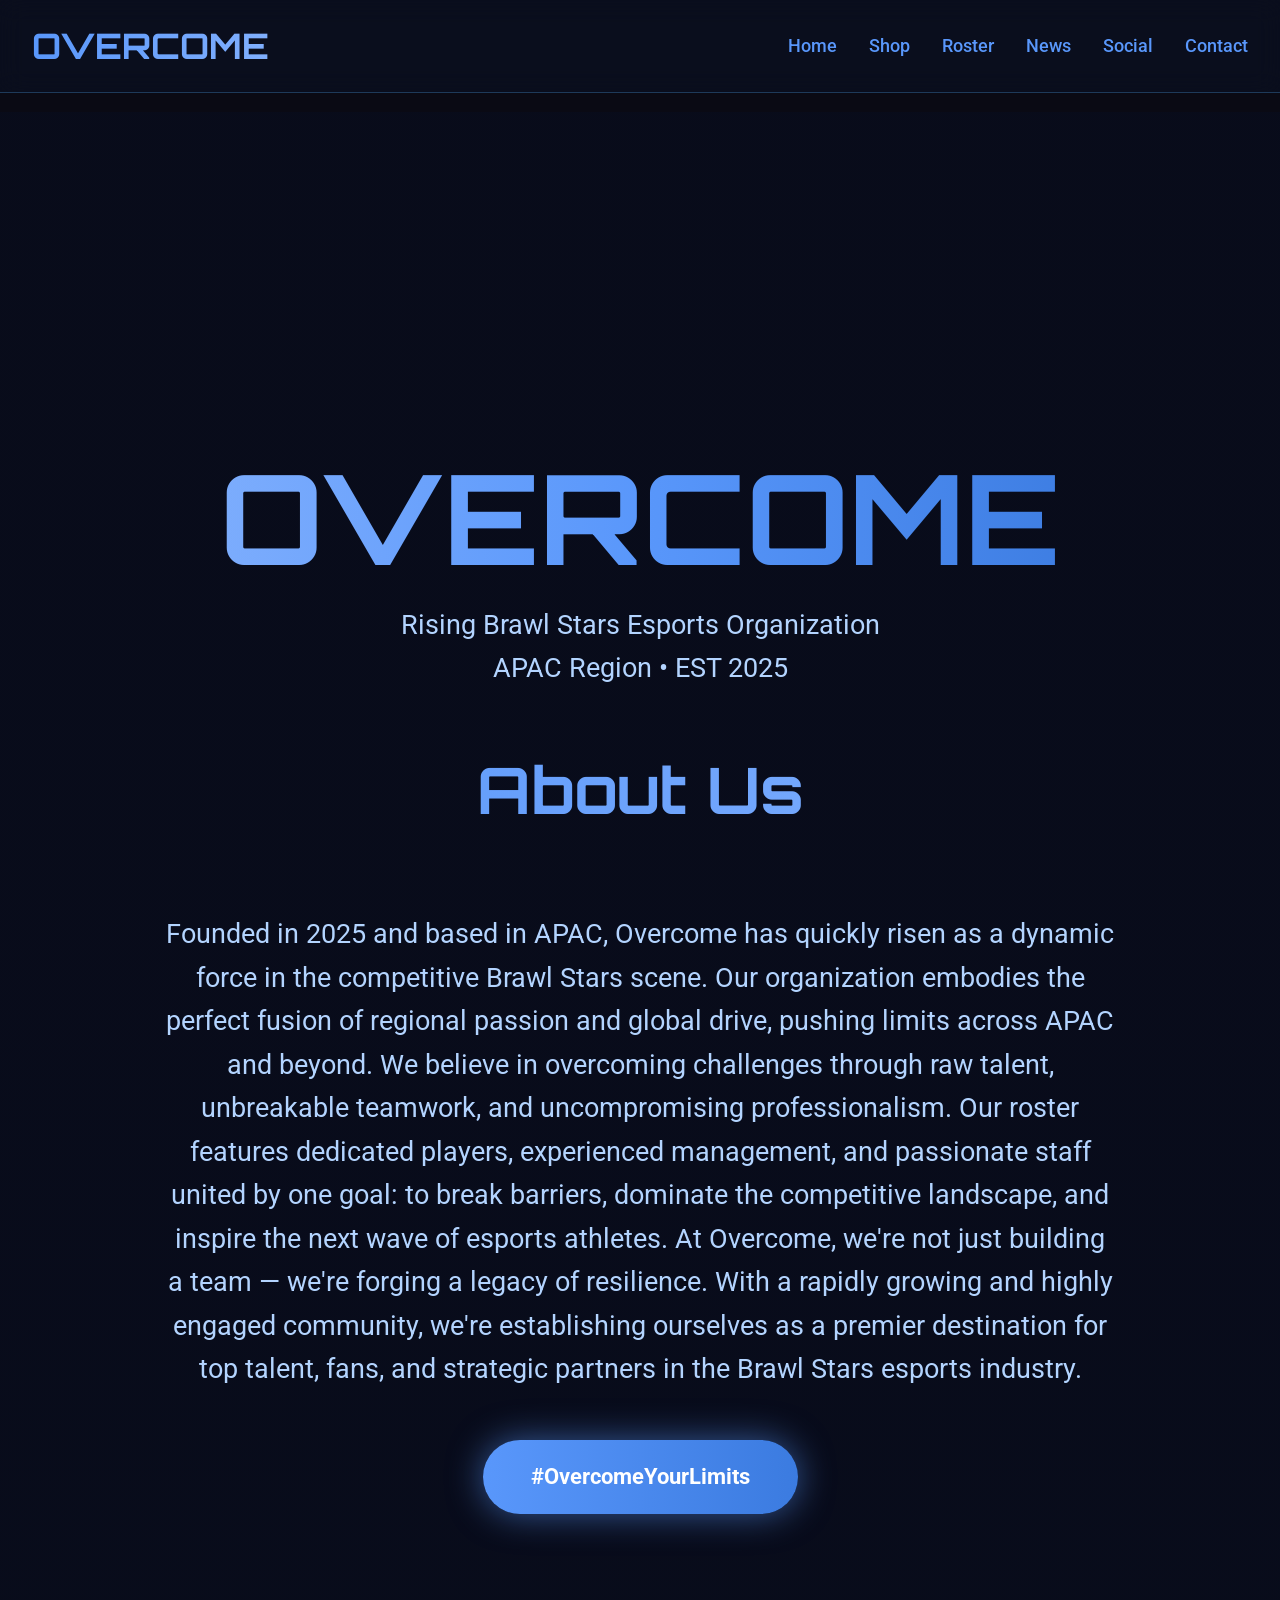
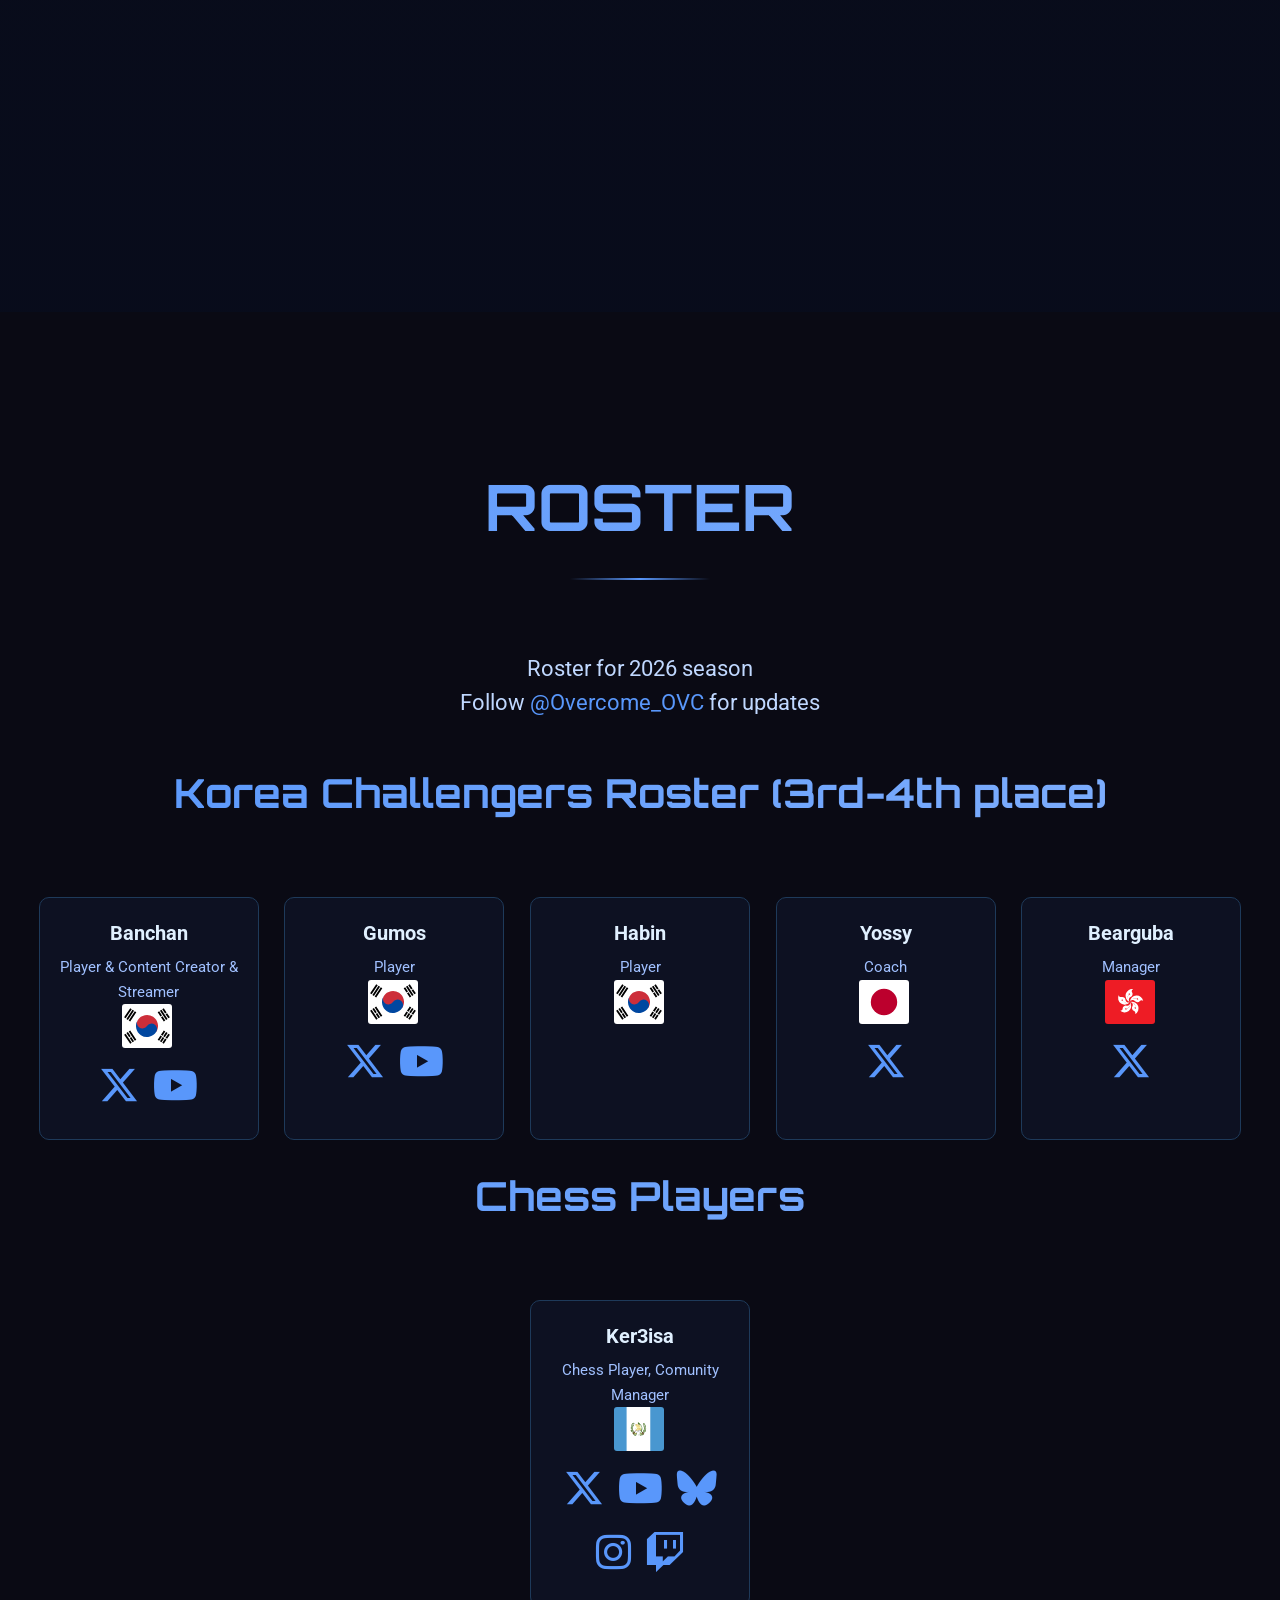
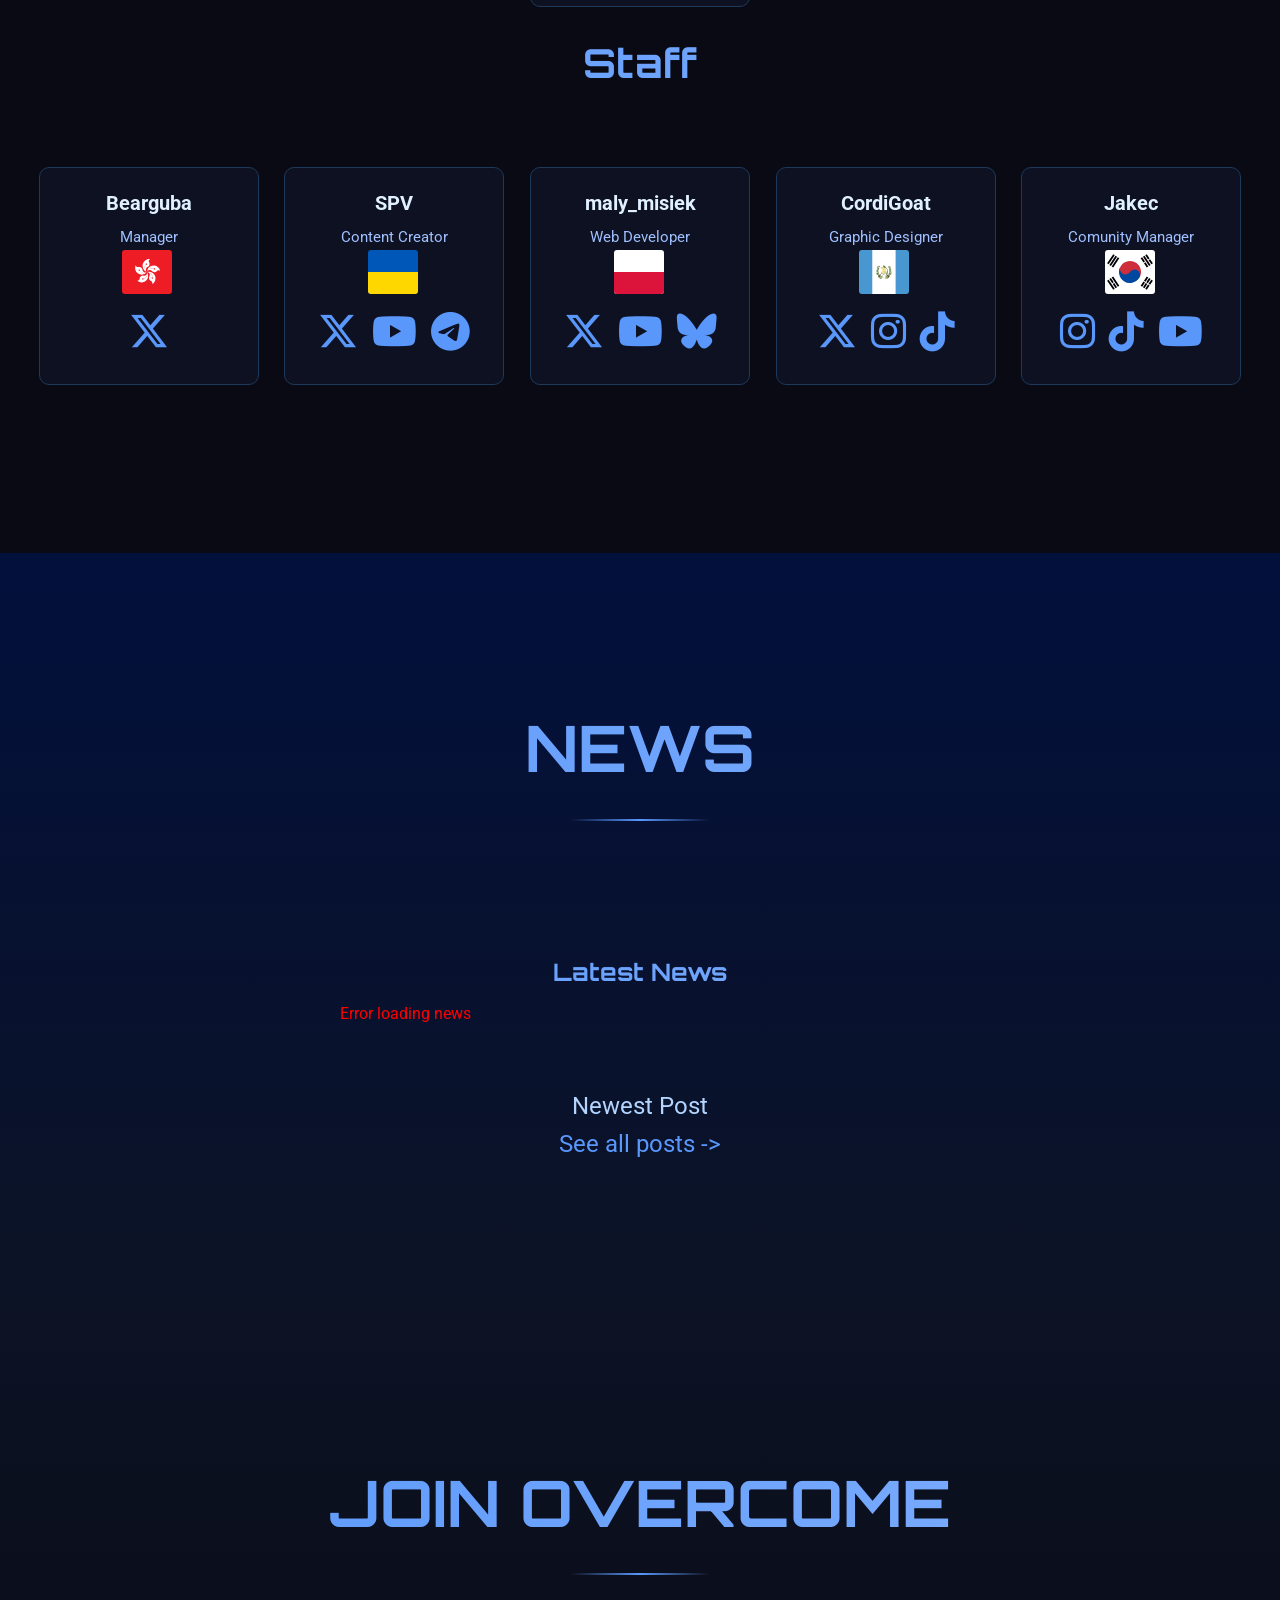
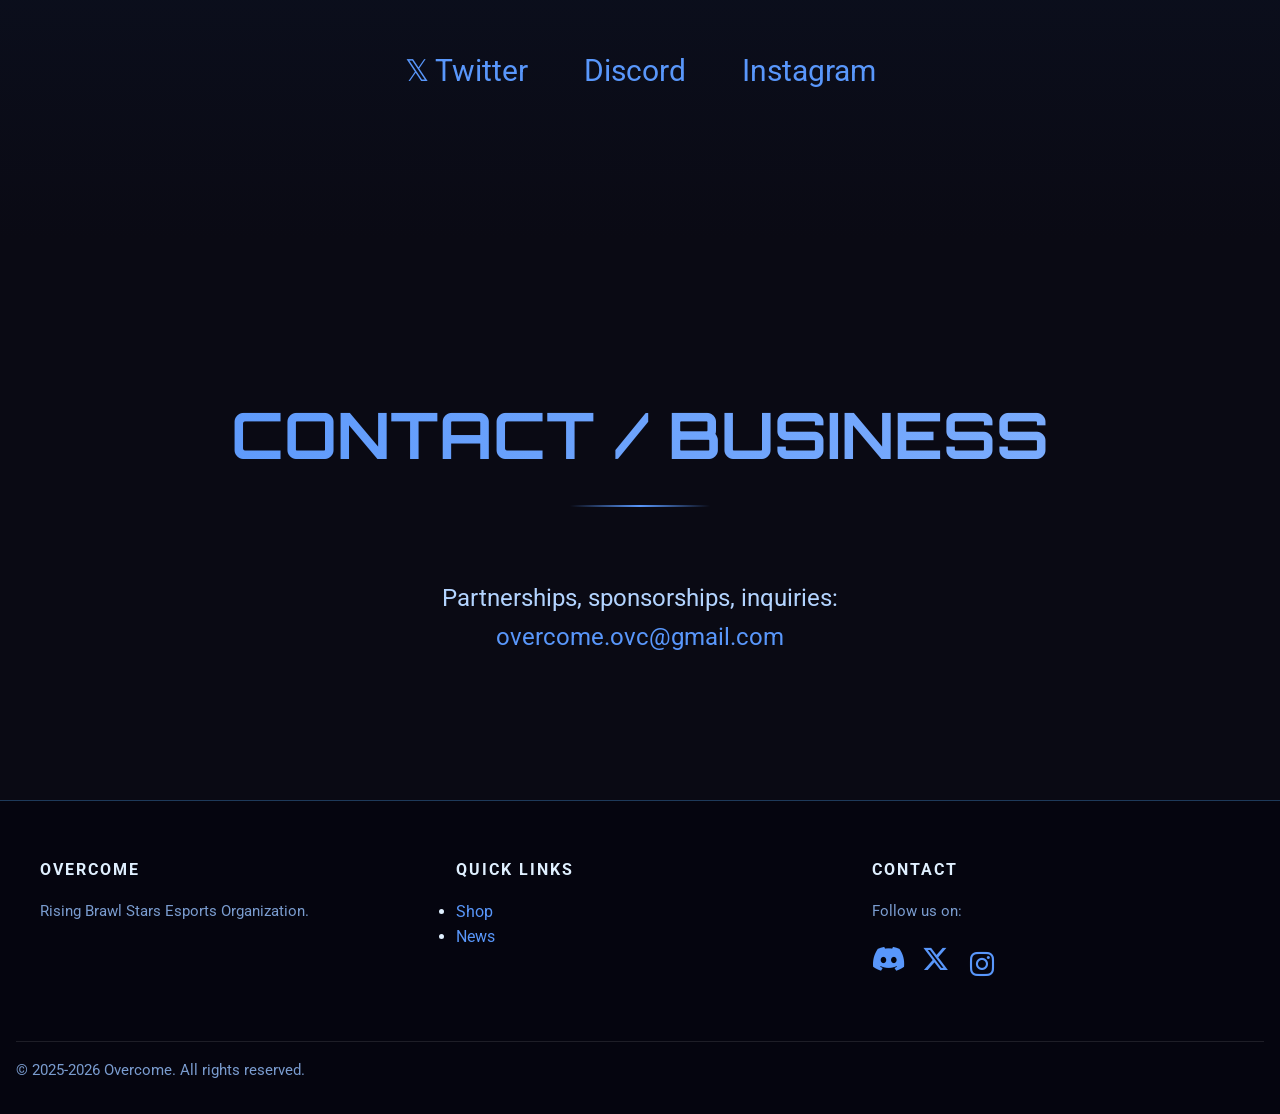
==== index.html @ 7b964841 "Update index.html" ====
<!DOCTYPE html>
<html lang="en">
<head>
  <meta charset="UTF-8" />
  <link rel="icon" href="assets/images/ovc.png" type="image/png">
  <meta name="viewport" content="width=device-width, initial-scale=1.0"/>
  <title>Overcome | Rising Brawl Stars Esports APAC</title>
  <link rel="preconnect" href="https://fonts.googleapis.com">
  <link rel="preconnect" href="https://fonts.gstatic.com" crossorigin>
  <link href="https://fonts.googleapis.com/css2?family=Orbitron:wght@500;700&family=Roboto:wght@400;700&display=swap" rel="stylesheet">
  <link rel="stylesheet" href="https://cdnjs.cloudflare.com/ajax/libs/font-awesome/6.5.2/css/all.min.css">
  <link rel="stylesheet" href="style/style.css"/>
  <style>
    .latest-news {
  padding: 60px 6%;
}

#latest-post {
  max-width: 600px;
  margin: auto;
}

.latest-card {
  background: linear-gradient(
    145deg,
    rgba(20,30,60,0.6),
    rgba(10,15,30,0.7)
  );
  border: 1px solid rgba(89,151,251,0.2);
  border-radius: 18px;
  overflow: hidden;
  transition: .3s;
}

.latest-card:hover {
  transform: translateY(-6px);
  box-shadow: 0 15px 40px rgba(0,0,0,.4);
}

.latest-card img {
  width: 100%;
  height: 260px;
  object-fit: cover;
}

.latest-content {
  padding: 20px;
}

.latest-content h3 {
  margin-bottom: 10px;
}

.latest-content small {
  opacity: .6;
}

.youtube-container {
  max-width: 1000px;
  margin: 40px auto;
  padding: 20px;
}

.youtube-container iframe {
  width: 100%;
  height: 550px;
  border-radius: 12px;
  display: block;
  box-shadow: 0 0 20px rgba(89, 151, 251, 0.4), 0 8px 32px rgba(89, 151, 251, 0.2);
  border: 1px solid rgba(89, 151, 251, 0.3);
}


@media (max-width: 768px) {
  .youtube-container iframe {
    height: 300px;
  }
}

.countdown-wrap {
  grid-column: 1 / -1;
  width: 100%;
  text-align: center;
  margin: 0 0 1rem;
}

.countdown-title {
  margin: 0 0 .5rem;
  text-align: center;
  color: #ffd94d;
}

#countdown {
  display: block;
  width: 100%;
  margin: 0 auto;
  text-align: center;
  font-size: clamp(1.2rem, 3vw, 2rem);
  font-weight: 700;
  letter-spacing: .04em;
  color: #f2f7ff;
}

  </style>
</head>
<body>
   <div class="nav-overlay"></div> 
  <header>
    <nav>
  <div class="logo">OVERCOME</div>

  <div class="nav-links">
    <a href="#home">Home</a>
    <a href="https://evo9x.gg/collections/overcome">Shop</a>
    <a href="#roster">Roster</a>
    <a href="#news">News</a>
    <a href="#social">Social</a>
    <a href="#contact">Contact</a>
  </div>

  <div class="nav-toggle">
    <i class="fas fa-bars"></i>
  </div>
</nav>

  </header>
  <div class="nav-panel">
  <div class="nav-close"><i class="fas fa-times"></i></div>

  <a href="#home">Home</a>
  <a href="https://evo9x.gg/collections/overcome">Shop</a>
  <a href="#roster">Roster</a>
  <a href="#news">News</a>
  <a href="#social">Social</a>
  <a href="#contact">Contact</a>
</div>
<main>

  <section class="hero" id="home" style="margin-top: 7rem;" >
    <div class="hero-content">
      <h1>OVERCOME</h1>
      <p>Rising Brawl Stars Esports Organization<br>APAC Region • EST 2025</p>
      <h2 class="no-after">About Us</h2>
      <p>Founded in 2025 and based in APAC, Overcome has quickly risen as a dynamic force in the competitive Brawl Stars scene. Our organization embodies the perfect fusion of regional passion and global drive, pushing limits across APAC and beyond. We believe in overcoming challenges through raw talent, unbreakable teamwork, and uncompromising professionalism. Our roster features dedicated players, experienced management, and passionate staff united by one goal: to break barriers, dominate the competitive landscape, and inspire the next wave of esports athletes. At Overcome, we're not just building a team — we're forging a legacy of resilience. With a rapidly growing and highly engaged community, we're establishing ourselves as a premier destination for top talent, fans, and strategic partners in the Brawl Stars esports industry.</p>
      <a href="https://x.com/Overcome_OVC" target="_blank" class="btn">#OvercomeYourLimits</a>
    </div>
  </section>

 <!--<section id="streams">
  <h2>STREAMS</h2>
  <h3 class="h2-style">We are qualified for day 2!</h3>
  <h3 style="text-align:center;" class="h2-style">The Korea Challengers Finals starts in:</h2>
      <div id="countdown" style="font-size: 2em; text-align: center; font-weight: bold;"></div>
      <script>
        function updateCountdown() {
          const eventDate = new Date('2026-07-26T07:00:00+02:00');
          const now = new Date();
          const diff = eventDate - now;
      
          if (diff <= 0) {
            document.getElementById('countdown').innerText = 'The Korea Challengers Finals has started!';
            return;
          }
      
           const days = Math.floor(diff / (1000 * 60 * 60 * 24));
           const hours = Math.floor((diff / (1000 * 60 * 60)) % 24);
           const minutes = Math.floor((diff / 1000 / 60) % 60);
          const seconds = Math.floor((diff / 1000) % 60);
      
          
          document.getElementById('countdown').innerText =
            `${days}d ${hours}h ${minutes}m ${seconds}s`;
        }
      
        updateCountdown();
        setInterval(updateCountdown, 1000);
      </script>
  <div class="youtube-container">
    <iframe width="560" height="315" src="https://www.youtube-nocookie.com/embed/tU-PjlZ7Tl0?si=ihv6BkoMiJSTKJ19" title="YouTube video player" frameborder="0" allow="accelerometer; autoplay; clipboard-write; encrypted-media; gyroscope; picture-in-picture; web-share" referrerpolicy="strict-origin-when-cross-origin" allowfullscreen></iframe>
  </section>-->

<section id="roster">
  <h2>ROSTER</h2>

  <p style="text-align:center; font-size: clamp(1.1rem, 3.2vw, 1.35rem); max-width: 760px; margin: 0 auto 2.5rem; color: #c0d8ff;">
    Roster for 2026 season<br>
    Follow <a href="https://x.com/Overcome_OVC">@Overcome_OVC</a> for updates
  </p>
  <h3 class="h2-style">Korea Challengers Roster (3rd-4th place)</h3>
  <div class="placeholder-grid">
<div class="player-card">
      <h3>Banchan</h3>
      <p>Player & Content Creator & Streamer</p>
      <img src="assets/flags/kr.svg" class="flag">
      <p>
        <a href="https://x.com/OpnbMitbanchan" target="_blank" class="social-icon"><i class="fab fa-x-twitter"></i></a>
        <a href="https://www.youtube.com/@Mitbanchan" target="_blank" class="social-icon"><i class="fab fa-youtube"></i></a>
      </p>
    </div>

    <div class="player-card">
      <h3>Gumos</h3>
      <p>Player</p>
      <img src="assets/flags/kr.svg" class="flag">
      <p>
        <a href="https://x.com/GumosYT" target="_blank" class="social-icon"><i class="fab fa-x-twitter"></i></a>
        <a href="https://www.youtube.com/@TAGUMY" target="_blank" class="social-icon"><i class="fab fa-youtube"></i></a>
      </p>
    </div>

    <div class="player-card">
      <h3>Habin</h3>
      <p>Player</p>
      <img src="assets/flags/kr.svg" class="flag">
      <p>
      
      </p>
    </div>

    <div class="player-card">
      <h3>Yossy</h3>
      <p>Coach</p>
      <img src="assets/flags/jp.svg" class="flag">
      <p>
        <a href="https://x.com/yossy_bs77" target="_blank" class="social-icon"><i class="fab fa-x-twitter"></i></a>
      </p>

    </div> 

<div class="player-card">
      <h3>Bearguba</h3>
      <p>Manager</p>
      <img src="assets/flags/hk.svg" class="flag">
      <p>
        <a href="https://x.com/beargubagg" target="_blank" class="social-icon"><i class="fab fa-x-twitter"></i></a>
      </p>
    </div>
  </div>
  <!--<h3 class="h2-style">EMEA Roster (Brawl Stars Amateur League)</h3>

  <div class="placeholder-grid">


    <div class="player-card">
      <h3>Dusan</h3>
      <p>EMEA Player</p>
      <img src="assets/flags/rs.svg" class="flag">
      <p>
        <a href="https://x.com/Dusan126352" target="_blank" class="social-icon"><i class="fab fa-x-twitter"></i></a>
      </p>
    </div>
    <div class="player-card">
      <h3>Styx</h3>
      <p>EMEA Player</p>
      <img src="assets/flags/de.svg" class="flag">
      <p>
        <a href="https://x.com/weepyBs" target="_blank" class="social-icon"><i class="fab fa-x-twitter"></i></a>
      </p>
    </div>
    <div class="player-card">
      <h3>Oli</h3>
      <p>EMEA Player</p>
      <img src="assets/flags/pl.svg" class="flag">
      <p>
        <!--<a href="https://x.com/weepyBs" target="_blank" class="social-icon"><i class="fab fa-x-twitter"></i></a>
      </p>
    </div>

  </div> -->

  <h3 class="h2-style">Chess Players</h3>

  <div class="placeholder-grid">

    <div class="player-card">
      <h3>Ker3isa</h3>
      <p>Chess Player, Comunity Manager</p>
      <img src="assets/flags/gt.svg" class="flag">
      <p>
        <a href="https://x.com/Ker3isa" target="_blank" class="social-icon"><i class="fab fa-x-twitter"></i></a>
        <a href="https://www.youtube.com/@Ker3isaGD" target="_blank" class="social-icon"><i class="fab fa-youtube"></i></a>
        <a href="https://bsky.app/profile/ker3isa.bsky.social" target="_blank" class="social-icon"><i class="fab fa-bluesky"></i></a>
        <a href="https://www.instagram.com/ofker3isa" target="_blank" class="social-icon"><i class="fab fa-instagram"></i></a>
        <a href="https://www.twitch.tv/ker3isa" target="_blank" class="social-icon"><i class="fab fa-twitch"></i></a>
        
      </p>
      </p>
    </div>
    </div>

    <h3 class="h2-style">Staff</h3>

    <div class="placeholder-grid">

    <div class="player-card">
      <h3>Bearguba</h3>
      <p>Manager</p>
      <img src="assets/flags/hk.svg" class="flag">
      <p>
        <a href="https://x.com/beargubagg" target="_blank" class="social-icon"><i class="fab fa-x-twitter"></i></a>
      </p>
    </div>

    <!--<div class="player-card">
      <h3>Razer</h3>
      <p>EMEA Coach</p>
      <img src="assets/flags/uz.svg" class="flag">
      <p>
        <a href="https://x.com/razerz0ne" target="_blank" class="social-icon"><i class="fab fa-x-twitter"></i></a>
        <a href="https://www.youtube.com/channel/UC9VfHmlnG8QKyc1pA2Yb45Q" target="_blank" class="social-icon"><i class="fab fa-youtube"></i></a>
        <a href="https://www.twitch.tv/razersfly" target="_blank" class="social-icon"><i class="fab fa-twitch"></i></a>
        <a href="https://www.tiktok.com/@razersfly" target="_blank" class="social-icon"><i class="fab fa-tiktok"></i></a>
        <a href="https://t.me/razerzonetgk" target="_blank" class="social-icon"><i class="fab fa-telegram"></i></a>
      </p>
    </div>-->

    <div class="player-card">
      <h3>SPV</h3>
      <p>Content Creator</p>
      <img src="assets/flags/ua.svg" class="flag">
      <p>
        <a href="https://x.com/spvukraine12" target="_blank" class="social-icon"><i class="fab fa-x-twitter"></i></a>
        <a href="https://www.youtube.com/@llc_spv" target="_blank" class="social-icon"><i class="fab fa-youtube"></i></a>
        <a href="https://t.me/spvua" target="_blank" class="social-icon"><i class="fab fa-telegram"></i></a>
      </p>
    </div>

    <div class="player-card">
    <!--<a href="maly_misiek.html" target="_blank">-->
      <h3>maly_misiek</h3>
      <p>Web Developer</p>
      <img src="assets/flags/pl.svg" class="flag">
      <p>
        <a href="https://x.com/maly_misiek" target="_blank" class="social-icon"><i class="fab fa-x-twitter"></i></a>
        <a href="https://www.youtube.com/@maly_misiek" target="_blank" class="social-icon"><i class="fab fa-youtube"></i></a>
        <a href="https://bsky.app/profile/malymisiek09.bsky.social" target="_blank" class="social-icon"><i class="fab fa-bluesky"></i></a>
      </p>
    <!--</a>-->
    </div>

      <div class="player-card">
      <h3>CordiGoat</h3>
      <p>Graphic Designer</p>
      <img src="assets/flags/gt.svg" class="flag">
      <p>
        <a href="https://x.com/CordiDaGoat" target="_blank" class="social-icon"><i class="fab fa-x-twitter"></i></a>
        <a href="https://www.instagram.com/cordigoat_bs/" target="_blank" class="social-icon"><i class="fab fa-instagram"></i></a>
        <a href="https://www.tiktok.com/@cordidagoat" target="_blank" class="social-icon"><i class="fab fa-tiktok"></i></a>
      </p>
    </div>

      <div class="player-card">
      <h3>Jakec</h3>
      <p>Comunity Manager</p>
      <img src="assets/flags/kr.svg" class="flag">
      <p>
        <!--<a href="https://x.com/CordiDaGoat" target="_blank" class="social-icon"><i class="fab fa-x-twitter"></i></a>-->
        <a href="https://www.instagram.com/jakec69420" target="_blank" class="social-icon"><i class="fab fa-instagram"></i></a>
        <a href="https://www.tiktok.com/@jakec69420" target="_blank" class="social-icon"><i class="fab fa-tiktok"></i></a>
        <a href="https://youtube.com/@jakec69420" target="_blank" class="social-icon"><i class="fab fa-youtube"></i></a>
      </p>
    </div>
    </div>
  </div>
</section>
  <section id="news" style="background: linear-gradient(#02103c, #0c1325);">
    <h2>NEWS</h2>
    <div class="latest-news">
      <h2 class="no-after" style="text-align:center; font-size:1.5rem; color:#b3d4ff; margin-bottom: 10px;">Latest News</h2>
      <div id="latest-post">
        <p>Loading latest news…</p>
      </div>
    </div>
    <p style="text-align:center; font-size:1.5rem; color:#b3d4ff;">
      Newest Post<br>
      <a href="news.html">See all posts -></a>
    </p>
  </section>
  <section id="social" style="background: linear-gradient(#0c1325, #0a0a14);">
    <h2>JOIN OVERCOME</h2>
    <div class="socials">
      <a href="https://x.com/Overcome_OVC" target="_blank">𝕏 Twitter</a>
      <a href="https://discord.gg/8NGcY3fSVK" target="_blank">Discord</a>
      <a href="https://www.instagram.com/overcome_ovc/" target="_blank">Instagram</a>
    </div>
  </section>

  <section id="contact">
    <h2>CONTACT / BUSINESS</h2>
    <p style="text-align:center; font-size:1.5rem; color:#b3d4ff;">
      Partnerships, sponsorships, inquiries:<br>
      <a href="mailto:overcome.ovc@gmail.com">overcome.ovc@gmail.com</a>
    </p>
    
  </section>
</main>
   <footer>
  <div class="footer-content">
    <div class="footer-column">
      <h3>Overcome</h3>
      <p>Rising Brawl Stars Esports Organization.</p>
    </div>

    <div class="footer-column">
      <h3>Quick Links</h3>
      <ul>
        <li><a href="https://evo9x.gg/collections/overcome">Shop</a></li>
        <li><a href="/home/news.html">News</a></li>
      </ul>
    </div>

    <div class="footer-column">
      <h3>Contact</h3>
      <p>Follow us on:</p>
      <div class="footer-social">
        <a href="https://discord.gg/8NGcY3fSVK" target="_blank" aria-label="Discord"><i class="fab fa-discord"></i></a>
        <a href="https://x.com/Overcome_OVC" target="_blank" aria-label="X (Twitter)"><i class="fab fa-x-twitter"></i></a>
        <a href="https://www.instagram.com/overcome_ovc/" target="_blank" class="social-icon"><i class="fab fa-instagram"></i></a>
      </div>
    </div>
  </div>

  <div class="footer-bottom">
    <p>&copy; 2025-2026 Overcome. All rights reserved.</p>
  </div>
</footer>
<script src="scripts/nav.js"></script>
</body>
<script>
(async function(){
  const repoRawBase = "https://raw.githubusercontent.com/overcome-ovc/home/main/news/";
  const el = document.getElementById("latest-post");

  try {
    const res = await fetch(repoRawBase + "index.json");
    const posts = await res.json();

    if (!posts.length) {
      el.innerHTML = "<p>No news yet.</p>";
      return;
    }

    posts.sort((a,b)=> new Date(b.date) - new Date(a.date));
    const latest = posts[0];

    const img = latest.image || "assets/images/ovc.png";

    el.innerHTML = `
      <article class="latest-card">
        <a href="post.html?file=${encodeURIComponent(latest.file)}" style="text-decoration:none;color:inherit;">
          <img src="${img}" alt="${latest.title}">
          <div class="latest-content">
            <h3>${latest.title}</h3>
            <small>${latest.date}</small>
          </div>
        </a>
      </article>
    `;

  } catch(err) {
    el.innerHTML = "<p style='color:red;'>Error loading news</p>";
    console.error(err);
  }
})();
</script>
</html>
---- style/style.css ----
/* ================= RESET ================= */
* {
  margin: 0;
  padding: 0;
  box-sizing: border-box;
}

html { scroll-behavior: smooth; }

/* ================= GLOBAL ================= */

html, body {
  overflow-x: hidden;
} 
body {
  background: #0a0a14;
  color: #e0f0ff;
  font-family: 'Roboto', sans-serif;
  line-height: 1.6;
  transition: background .4s, color .4s;

  overflow-x: hidden;
}

body.menu-open {
  overflow: hidden;
}

a {
  color: #5997fb;
  text-decoration: none;
}
a:hover { color: #80affd; }

.flag {
  width: 50px;
  height: 44px;
  object-fit: cover;
  border-radius: 3px;
  margin-right: 3px;
}

.gold {
    background: linear-gradient(145deg, rgba(255, 215, 0, 0.15), rgba(255, 185, 0, 0.25));
    border: 1px solid rgba(255, 215, 0, 0.45);
    box-shadow: 0 20px 40px rgba(255, 190, 0, 0.18);
    border-radius: 24px;
    padding: 24px;
    margin-bottom: 40px;
  }

.gold h3.h2-style {
    color: #ffd94d;
    text-shadow: 0 0 14px rgba(255, 215, 0, 0.6);
  }

  .gold .player-card {
    background: rgba(255, 230, 150, 0.08);
    border: 1px solid rgba(255, 215, 0, 0.25);    border-radius: 18px;
    transition: transform 0.25s ease, box-shadow 0.25s ease, border-color 0.25s ease;
  }

  .gold .player-card:hover {
    transform: translateY(-6px);
    border-color: rgba(255, 225, 120, 0.65);
    box-shadow: 0 18px 30px rgba(255, 215, 0, 0.25), inset 0 0 0 1px rgba(255, 230, 160, 0.35);  }

/* ================= NAVBAR ================= */
header {
  position: fixed;
  top: 0;
  width: 100%;
  background: rgba(10,15,30,.9);
  backdrop-filter: blur(12px);
  border-bottom: 1px solid #1e3a5a;
  z-index: 600;
}

nav {
  max-width: 1400px;
  margin: 0 auto;
  padding: 1.1rem 2rem;
  display: flex;
  justify-content: space-between;
  align-items: center;
}

.logo {
  font-family: 'Orbitron', sans-serif;
  font-size: 2.2rem;
  font-weight: 700;
  background: linear-gradient(90deg,#5997fb,#80affd);
  -webkit-background-clip: text;
  -webkit-text-fill-color: transparent;
}

.nav-links {
  list-style: none;
  display: flex;
  gap: 2rem;
}
.nav-links a {
  font-size: 1.1rem;
  font-weight: 500;
  transition: .3s;
}
.nav-links a:hover {
  color: #5997fb;
  text-shadow: 0 0 14px rgba(89,151,251,.7);
}

.nav-toggle {
  display: none;
  cursor: pointer;
  font-size: 1.8rem;
  color: #5997fb;
}

/* Mobile panel */
.nav-overlay {
  position: fixed;
  inset: 0;
  background: rgba(0,0,0,0.45);
  backdrop-filter: blur(6px);
  -webkit-backdrop-filter: blur(6px);

  opacity: 0;
  pointer-events: none;
  transition: opacity 0.35s ease;
  z-index: 700;
}

.nav-overlay.show {
  opacity: 1;
  pointer-events: all;
}

.nav-panel {
  position: fixed;
  top: 0;
  right: -100%;
  width: 70%;
  max-width: 300px;
  height: 100vh;
  background: rgba(10,10,10,.95);
  backdrop-filter: blur(10px);
  padding: 2rem 1.5rem;
  display: flex;
  flex-direction: column;
  transition: right .4s ease;
  z-index: 1001;
}
.nav-panel.show { right: 0; }

.nav-panel a {
  color: #fff;
  padding: .6rem 0;
}
.nav-panel a:hover { color: #5997fb; }

.nav-close {
  align-self: flex-end;
  font-size: 1.5rem;
  cursor: pointer;
}

/* ================= HERO ================= */
.hero {
  min-height: 200vh;
  height: auto;
  background:
    linear-gradient(rgba(8,12,28,.78), rgba(8,12,28,.88)),
    url('https://images.unsplash.com/photo-1557683316-973673baf926?auto=format&fit=crop&q=80&w=2000') center/cover;
  display: flex;
  align-items: center;
  justify-content: center;
  text-align: center;
  padding: 0 1.5rem;
}

.hero-content { max-width: 950px; }

.hero h1 {
  font-family: 'Orbitron', sans-serif;
  font-size: clamp(3.8rem,11vw,7.8rem);
  line-height: .92;
  margin-bottom: 1.8rem;
  background: linear-gradient(90deg,#80affd,#5997fb,#3b7be0);
  -webkit-background-clip: text;
  -webkit-text-fill-color: transparent;
}

.hero p {
  font-size: 1.7rem;
  margin-bottom: 3rem;
  color: #b3d4ff;
}

.btn {
  display: inline-block;
  padding: 1.2rem 3rem;
  border-radius: 60px;
  font-size: 1.4rem;
  font-weight: 700;
  color: #fff;
  background: linear-gradient(90deg,#5997fb,#3b7be0);
  box-shadow: 0 0 35px rgba(89,151,251,.55);
  transition: transform .3s ease, box-shadow .3s ease;
  margin-bottom: 50px;
}
.btn:hover {
  transform: translateY(-5px);
  box-shadow: 0 0 60px rgba(89,151,251,.85);
}

/* ================= SECTIONS ================= */
section {
  padding: 9rem 2rem;
  max-width: 1400px;
  margin: 0 auto;
}

h2 {
  font-family: 'Orbitron', sans-serif;
  font-size: 4rem;
  text-align: center;
  margin-bottom: 4.5rem;
  background: linear-gradient(90deg,#5997fb,#80affd);
  -webkit-background-clip: text;
  -webkit-text-fill-color: transparent;
}

.h2-style {
  font-family: 'Orbitron', sans-serif;
  font-size: 2.5rem;
  text-align: center;
  margin-bottom: 4.5rem;
  background: linear-gradient(90deg,#5997fb,#80affd);
  -webkit-background-clip: text;
  -webkit-text-fill-color: transparent;
}

h2::after {
  content: "";
  display: block;
  width: 140px;
  height: 2px;
  margin: 1.2rem auto 0;
  background: linear-gradient(90deg,transparent,#5997fb,transparent);
}

h2.no-after::after { display: none; }

/* ================= CARDS ================= */
.placeholder-grid {
  display: grid;
  grid-template-columns: repeat(auto-fit, minmax(220px, 220px)); /* 🔥 responsywny grid */
  gap: 1.6rem;
  margin-top: 1.5rem;
  justify-content: center;
}

.player-card {
  background: rgba(20,30,60,.38);
  border: 1px solid #1e3a5a;
  border-radius: 10px;
  padding: 1.2rem 1rem;
  text-align: center;
  margin-bottom: 1.5rem;
  transition: transform .25s ease, box-shadow .25s ease, border-color .25s ease;
}
.player-card:hover {
  transform: translateY(-6px) scale(1.01);
  border-color: #5997fb;
  box-shadow: 0 0 16px rgba(89,151,251,.28);
}

.player-card h3 { font-size: 1.25rem; margin-bottom: .4rem; }
.player-card p { font-size: .95rem; color: #a0c0ff; }

/* ================= STATS ================= */
.stats-grid {
  display: grid;
  grid-template-columns: repeat(5,1fr);
  gap: 1.4rem;
  margin-top: 2rem;
}

.stat-card {
  background: rgba(20,30,60,.45);
  border: 1px solid #1e3a5a;
  border-radius: 12px;
  padding: 1.3rem 1rem;
  text-align: center;
  transition: transform .22s cubic-bezier(.22,.61,.36,1),
              box-shadow .22s ease,
              border-color .22s ease;
}
.stat-card:hover {
  transform: translateY(-4px);
  border-color: #5997fb;
  box-shadow: 0 0 18px rgba(89,151,251,.35);
}

.stat-card span {
  display: block;
  font-size: .85rem;
  color: #9fc4ff;
  margin-bottom: .5rem;
}
.stat-card strong {
  font-size: 1.7rem;
  color: #e0f0ff;
}

/* ================= SOCIALS ================= */
.socials {
  display: flex;
  justify-content: center;
  gap: 3.5rem;
  flex-wrap: wrap;
  font-size: 1.9rem;
}
.socials a {
  transition: transform .4s ease, text-shadow .4s ease;
}
.socials a:hover {
  transform: translateY(-5px);
  text-shadow: 0 0 25px #5997fb;
}

.social-icon {
  font-size: 2.5rem;
  color: #5997fb;
  margin: 5px;
  transition: transform .3s ease, color .3s ease;
}


/* ================= FOOTER ================= */
footer {
  background: #05050f;
  padding: 3.5rem 1rem 2rem;
  border-top: 1px solid #1e3a5a;
}
footer p {
  color: #7a9ccf;
  font-size: .95rem;
}

.footer-content {
  max-width: 1200px;
  margin: auto;
  display: flex;
  flex-wrap: wrap;
  gap: 3rem;
}

.footer-column {
  flex: 1;
  min-width: 240px;
}

.footer-column h3 {
  margin-bottom: 1rem;
  font-size: 1rem;
  text-transform: uppercase;
  letter-spacing: 2px;
}

.footer-social {
  margin-top: 1rem;
  display: flex;
  gap: 1rem;
}

.footer-social a {
  font-size: 1.7rem;
}

.footer-bottom {
  margin-top: 3rem;
  padding-top: 1rem;
  border-top: 1px solid rgba(255,255,255,0.1);
  font-size: 0.85rem;
}

/* ================= RESPONSIVE ================= */
@media (max-width:1100px) {
  .stats-grid { grid-template-columns: 1fr; }
}

@media (max-width:800px) {
  .nav-links { display: none; }
  .nav-toggle { display: block; }
}

@media (max-width:640px) {
  .hero { min-height: 70vh; }
  section { padding: 4rem 1rem; }
}

@media (max-width: 1000px) {
  h1 { margin-top: 150px; }
  .hero { height: auto; }
}

/* 📱 MOBILE FIX */
@media (max-width: 600px) {

  /* HERO */
  .hero h1 {
    font-size: clamp(2.5rem, 10vw, 3.5rem);
  }

  .hero p {
    font-size: 1.1rem;
    line-height: 1.4;
    padding: 0 10px;
  }

  /* ABOUT US */
  .hero h2 {
    font-size: 2rem;
    margin-top: 20px;
  }

  /* TEKST BLOK */
  .hero-content {
    padding: 0 10px;
  }

  /* BUTTON */
  .btn {
    font-size: 1rem;
    padding: 0.9rem 1.8rem;
    border-radius: 40px;
  }

  /* SECTION HEADERS */
  h2 {
    font-size: 2.2rem;
  }

}
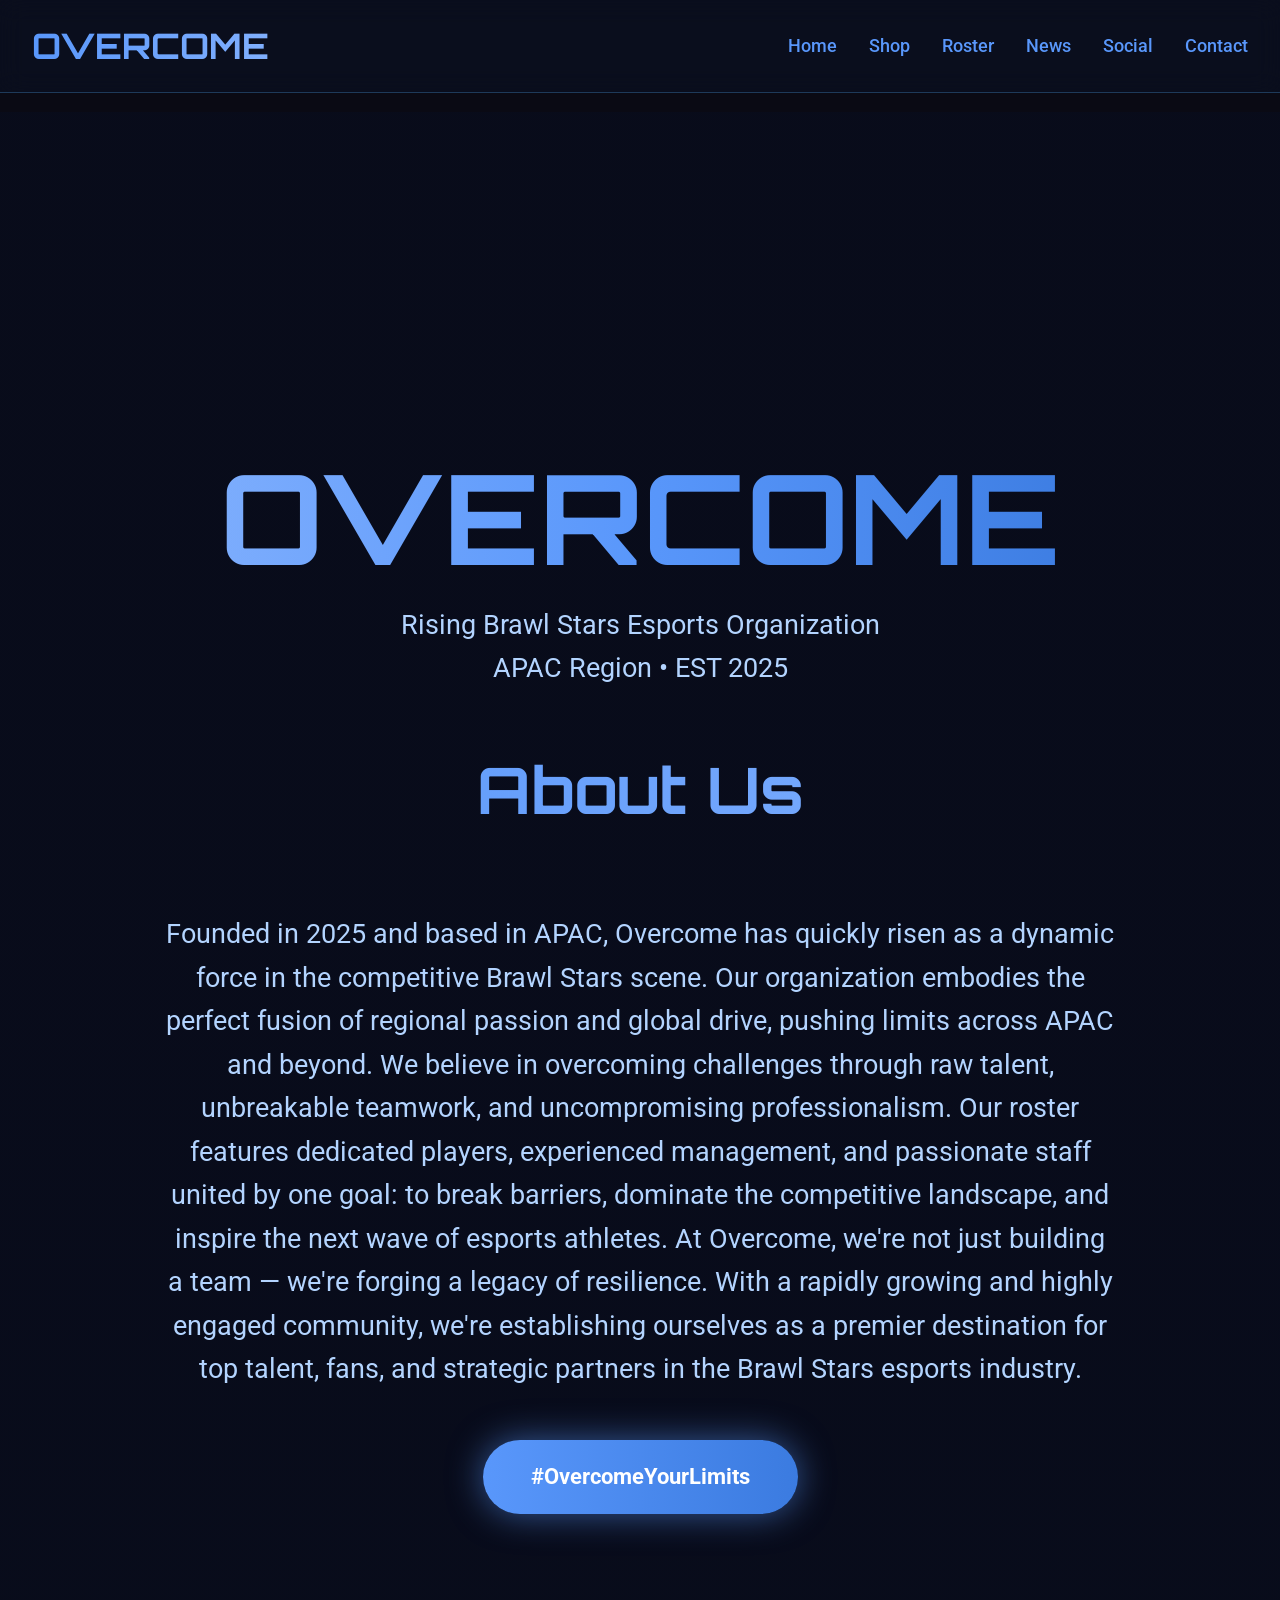
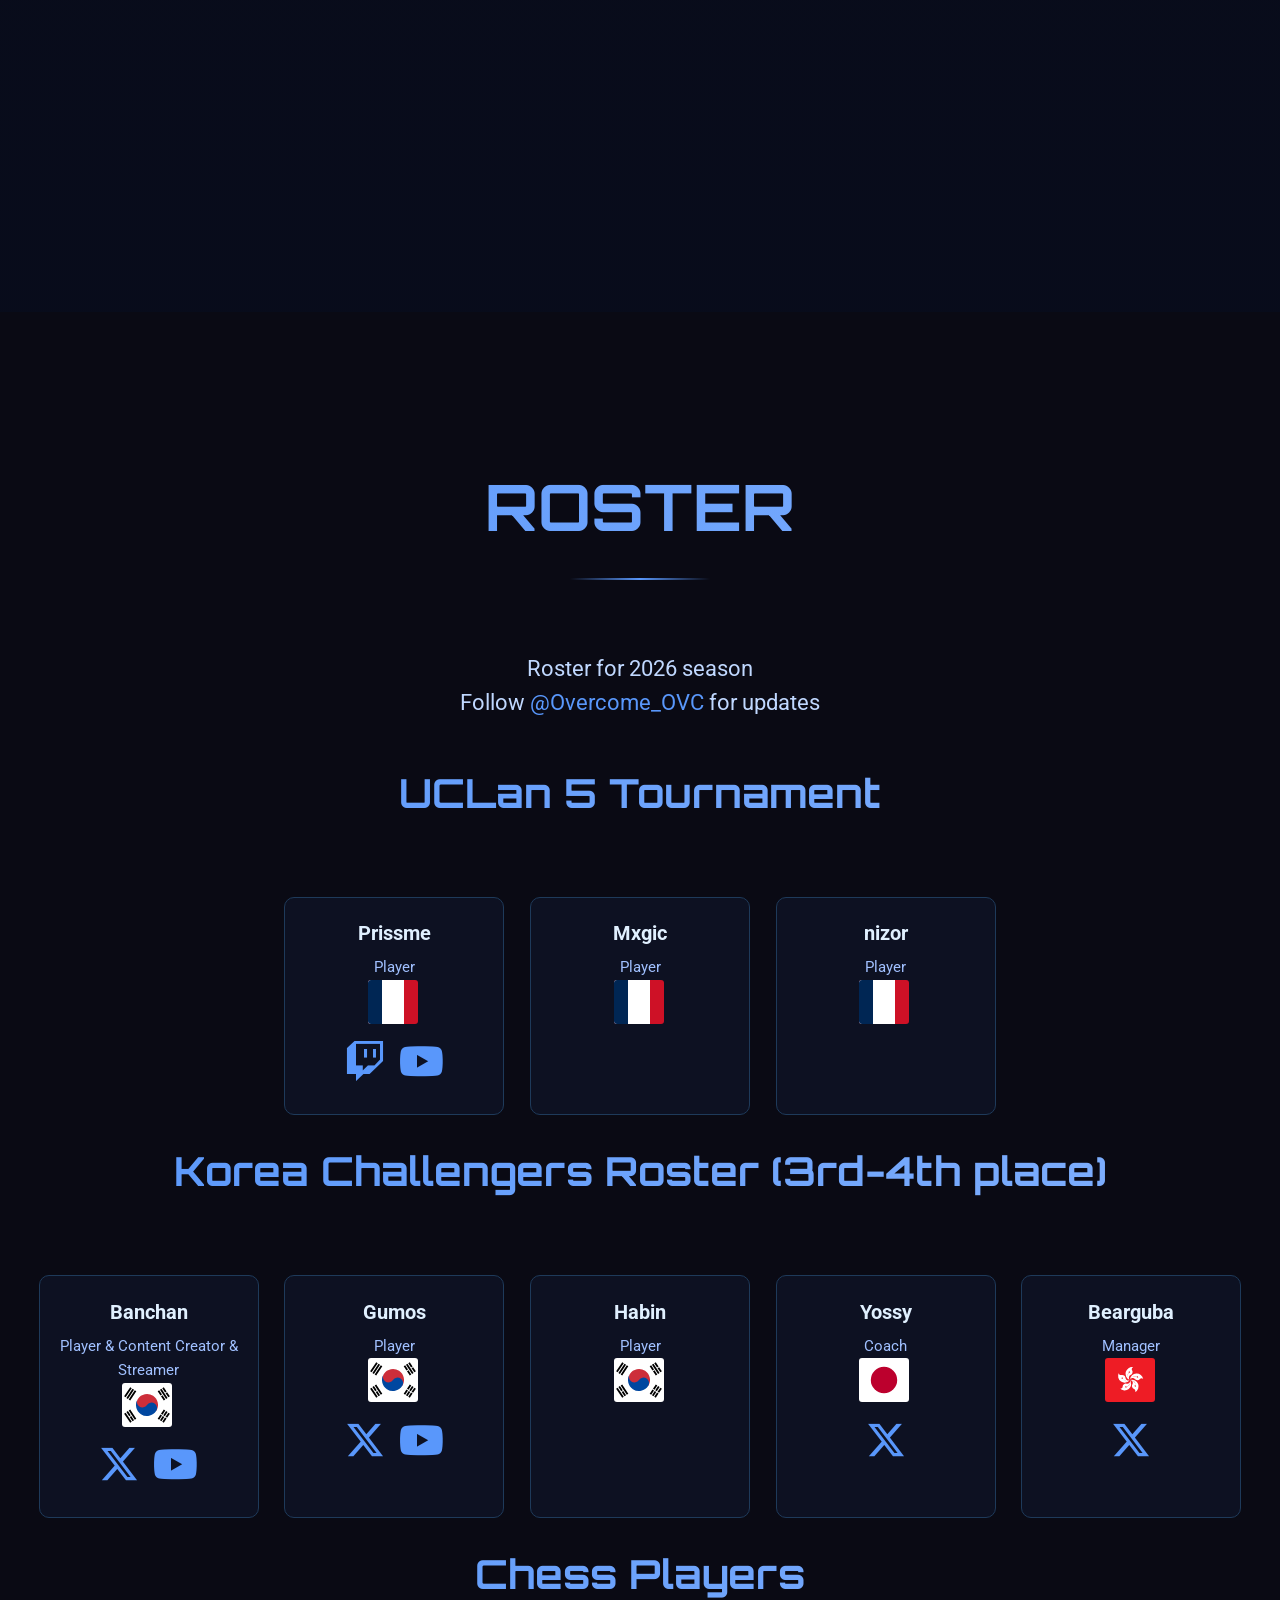
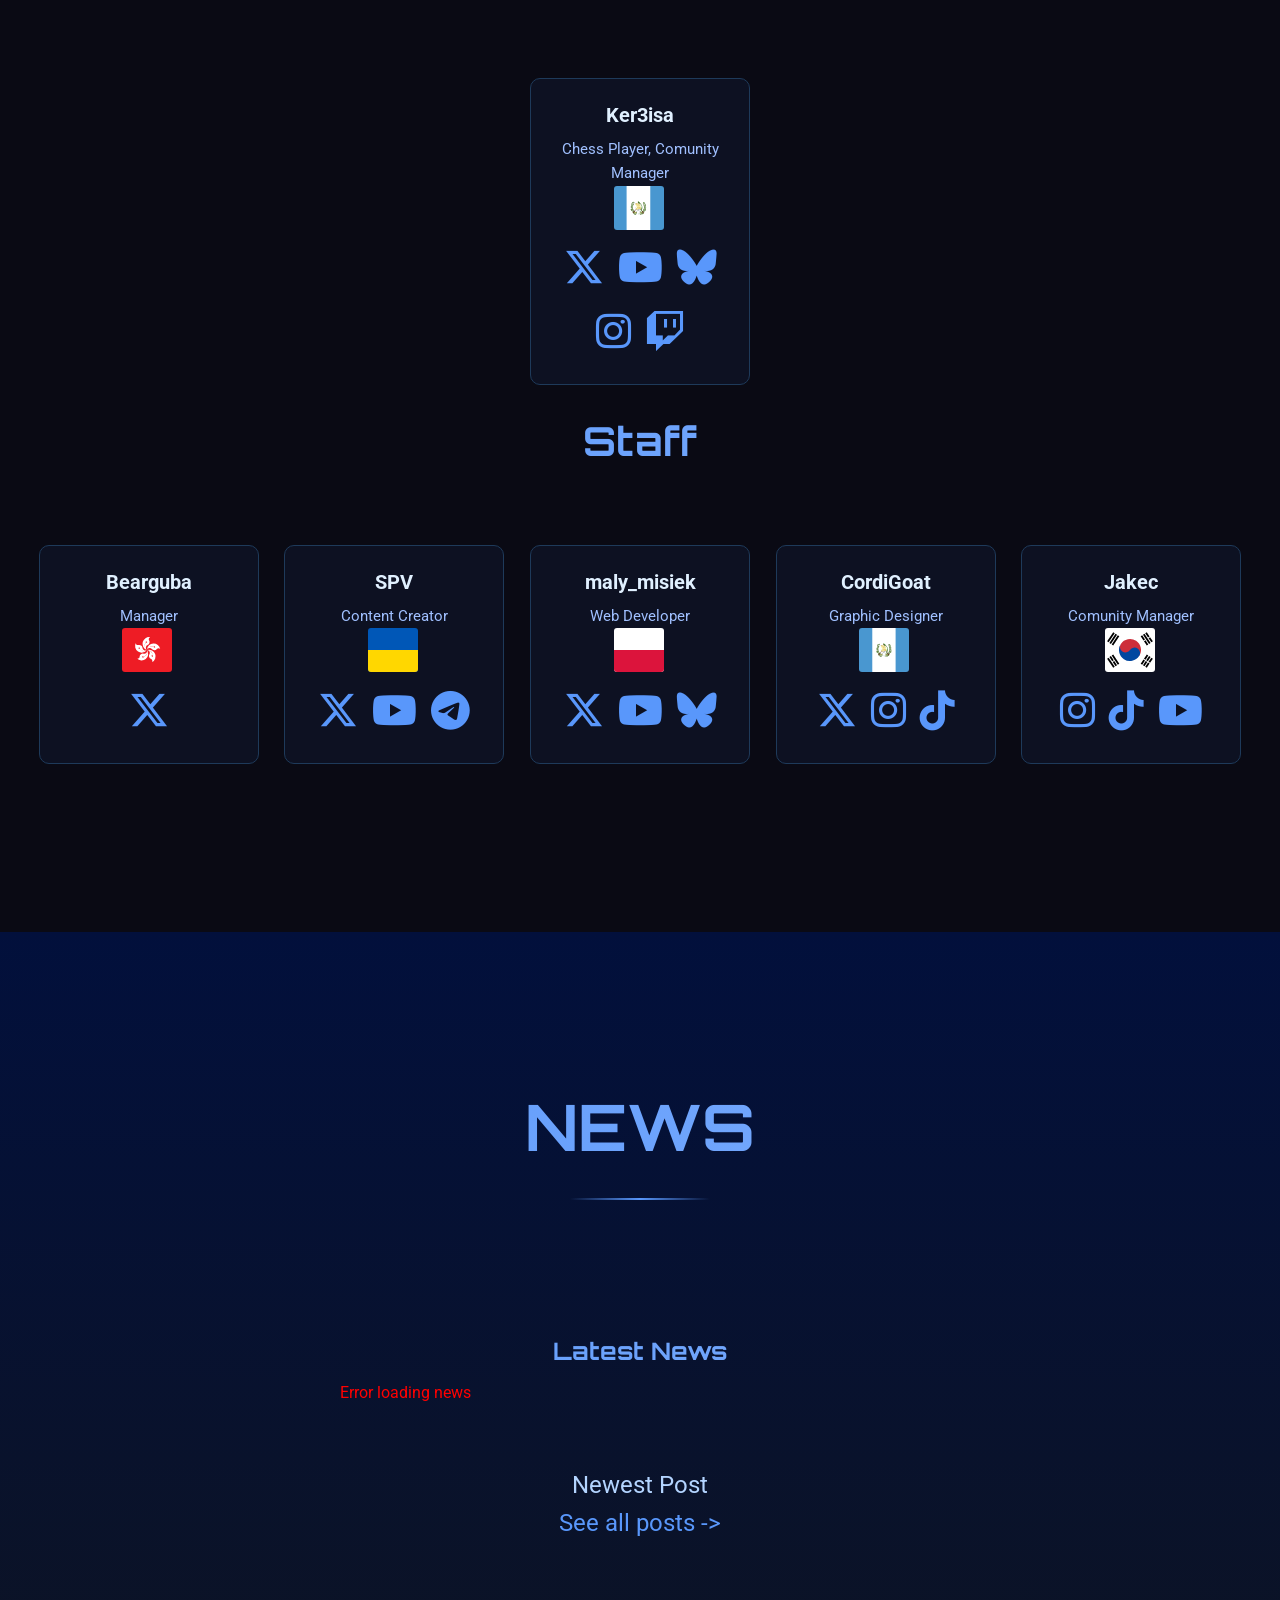
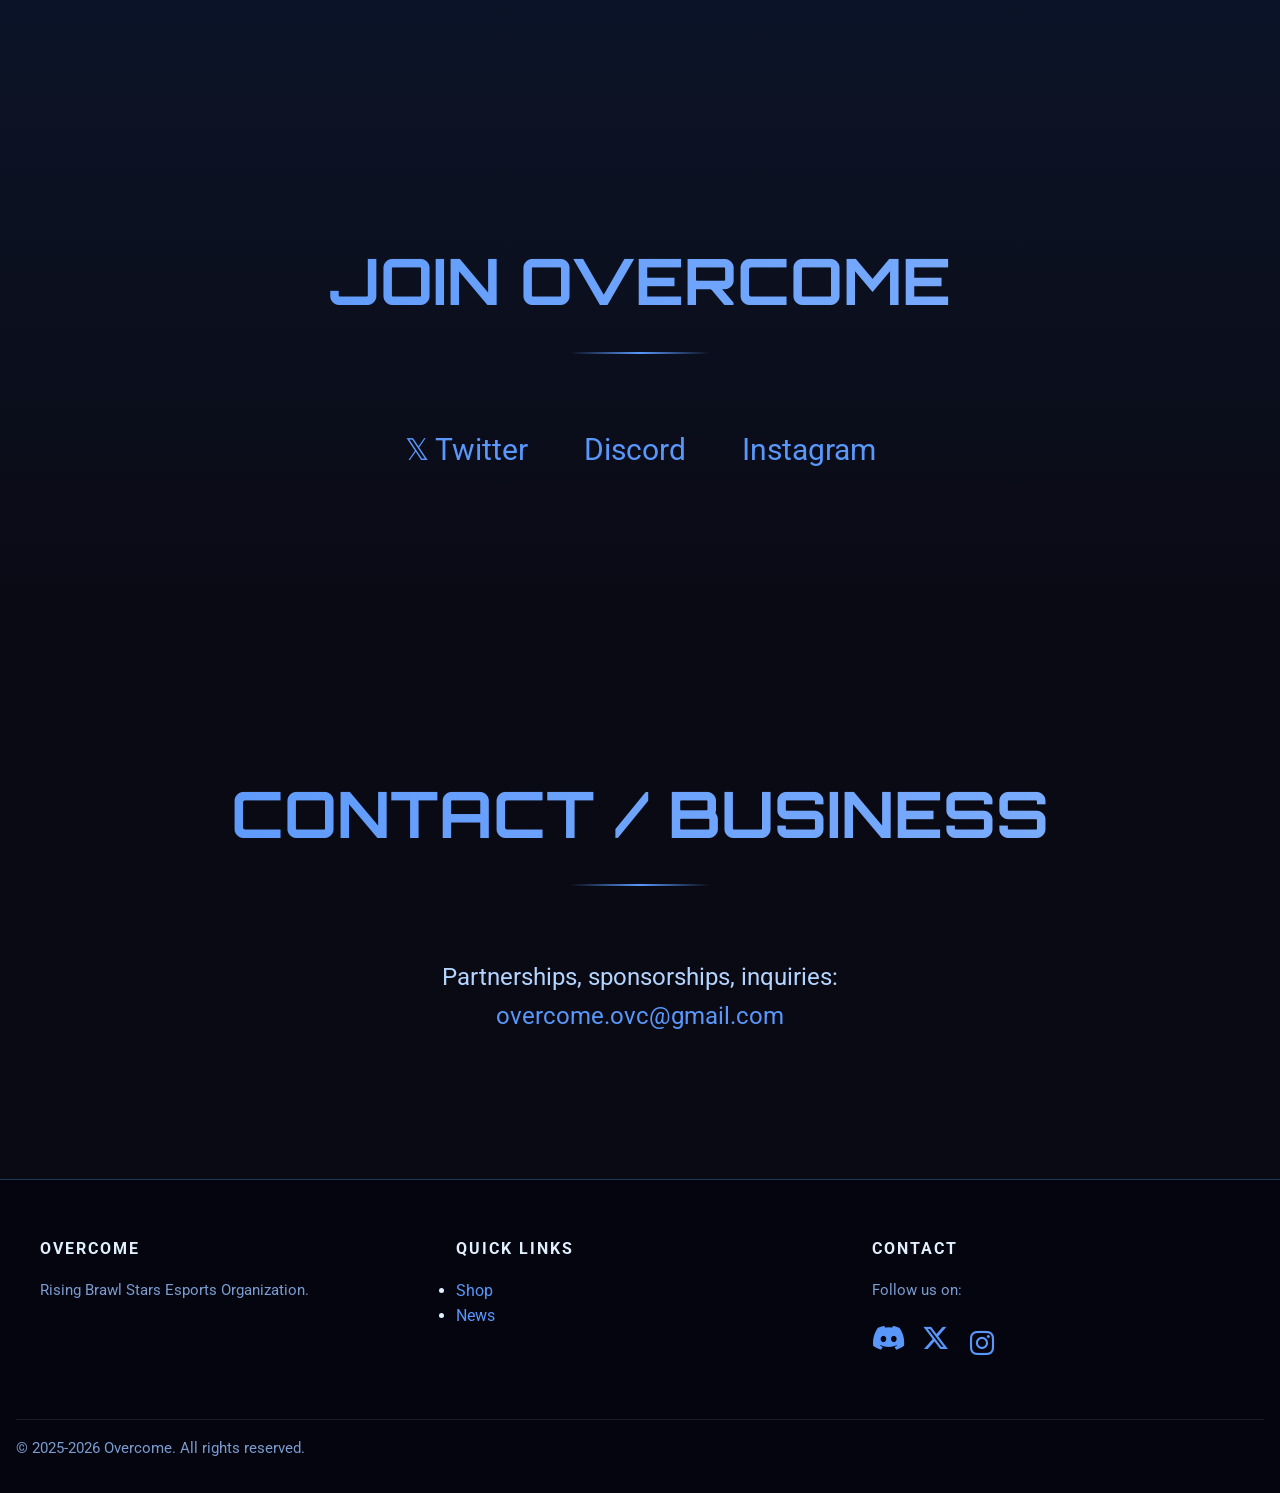
==== commit 8613b2d2: "Update index.html" ====
--- a/index.html
+++ b/index.html
@@ -146,19 +146,19 @@
     </div>
   </section>
 
- <!--<section id="streams">
+<!-- <section id="streams">
   <h2>STREAMS</h2>
-  <h3 class="h2-style">We are qualified for day 2!</h3>
-  <h3 style="text-align:center;" class="h2-style">The Korea Challengers Finals starts in:</h2>
+  <h3 class="h2-style">UCLan 5 Tournament!</h3>
+  <h3 style="text-align:center;" class="h2-style">The UCLan 5 starts in:</h2>
       <div id="countdown" style="font-size: 2em; text-align: center; font-weight: bold;"></div>
       <script>
         function updateCountdown() {
-          const eventDate = new Date('2026-07-26T07:00:00+02:00');
+          const eventDate = new Date('2026-11-07T10:00:00+01:00');
           const now = new Date();
           const diff = eventDate - now;
       
           if (diff <= 0) {
-            document.getElementById('countdown').innerText = 'The Korea Challengers Finals has started!';
+            document.getElementById('countdown').innerText = 'The UCLan 5 has started!';
             return;
           }
       
@@ -177,8 +177,8 @@
       </script>
   <div class="youtube-container">
     <iframe width="560" height="315" src="https://www.youtube-nocookie.com/embed/tU-PjlZ7Tl0?si=ihv6BkoMiJSTKJ19" title="YouTube video player" frameborder="0" allow="accelerometer; autoplay; clipboard-write; encrypted-media; gyroscope; picture-in-picture; web-share" referrerpolicy="strict-origin-when-cross-origin" allowfullscreen></iframe>
-  </section>-->
-
+  </section>
+-->
 <section id="roster">
   <h2>ROSTER</h2>
 
@@ -186,6 +186,39 @@
     Roster for 2026 season<br>
     Follow <a href="https://x.com/Overcome_OVC">@Overcome_OVC</a> for updates
   </p>
+
+<h3 class="h2-style">UCLan 5 Tournament</h3>
+  <div class="placeholder-grid">
+<div class="player-card">
+      <h3>Prissme</h3>
+      <p>Player</p>
+      <img src="assets/flags/fr.svg" class="flag">
+      <p>
+        <a href="https://www.twitch.tv/prissmetv" target="_blank" class="social-icon"><i class="fab fa-twitch"></i></a>
+        <a href="https://www.youtube.com/channel/UCBuKuWW8dkdHLBWsQ22jL0Q" target="_blank" class="social-icon"><i class="fab fa-youtube"></i></a>
+      </p>
+    </div>
+
+    <div class="player-card">
+      <h3>Mxgic</h3>
+      <p>Player</p>
+      <img src="assets/flags/fr.svg" class="flag">
+      <!--<p>
+        <a href="https://x.com/GumosYT" target="_blank" class="social-icon"><i class="fab fa-x-twitter"></i></a>
+        <a href="https://www.youtube.com/@TAGUMY" target="_blank" class="social-icon"><i class="fab fa-youtube"></i></a>
+      </p>-->
+    </div>
+
+    <div class="player-card">
+      <h3>nizor</h3>
+      <p>Player</p>
+      <img src="assets/flags/fr.svg" class="flag">
+      <p>
+      
+      </p>
+    </div>
+  </div>
+  
   <h3 class="h2-style">Korea Challengers Roster (3rd-4th place)</h3>
   <div class="placeholder-grid">
 <div class="player-card">
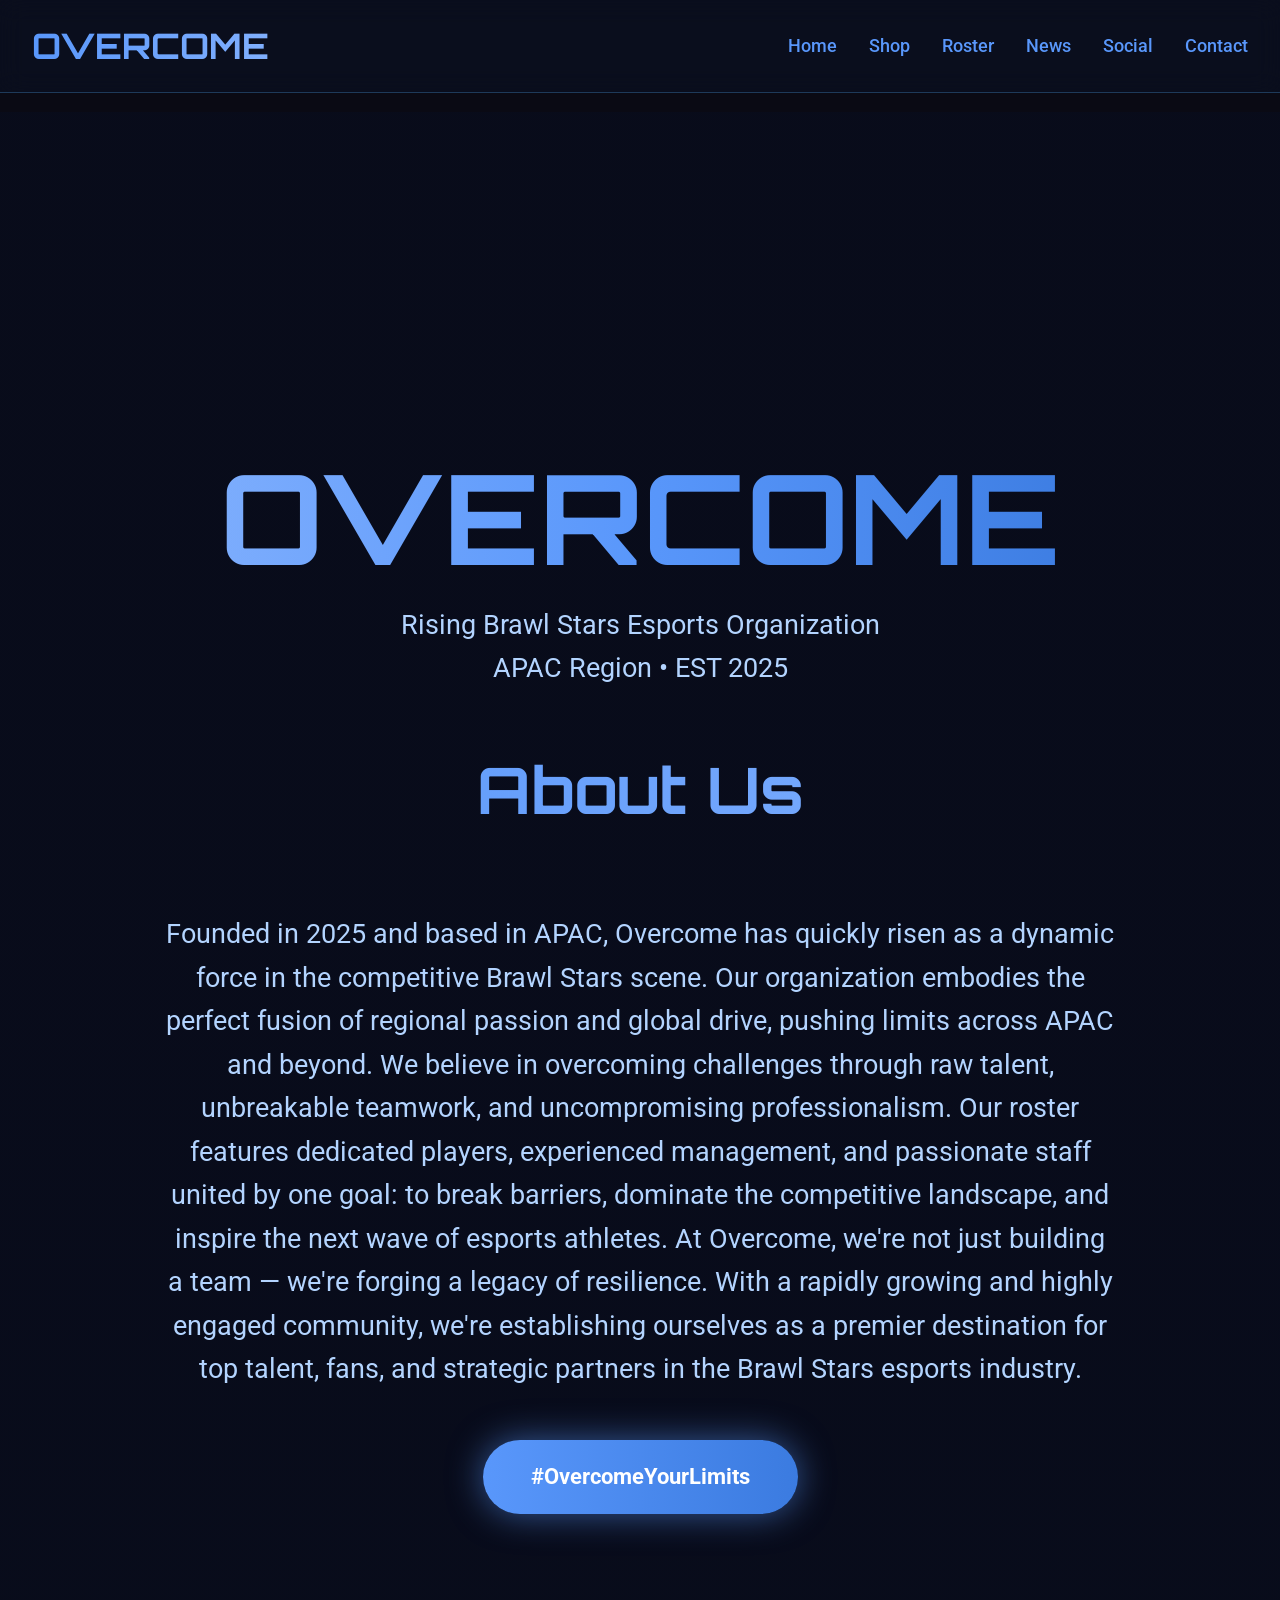
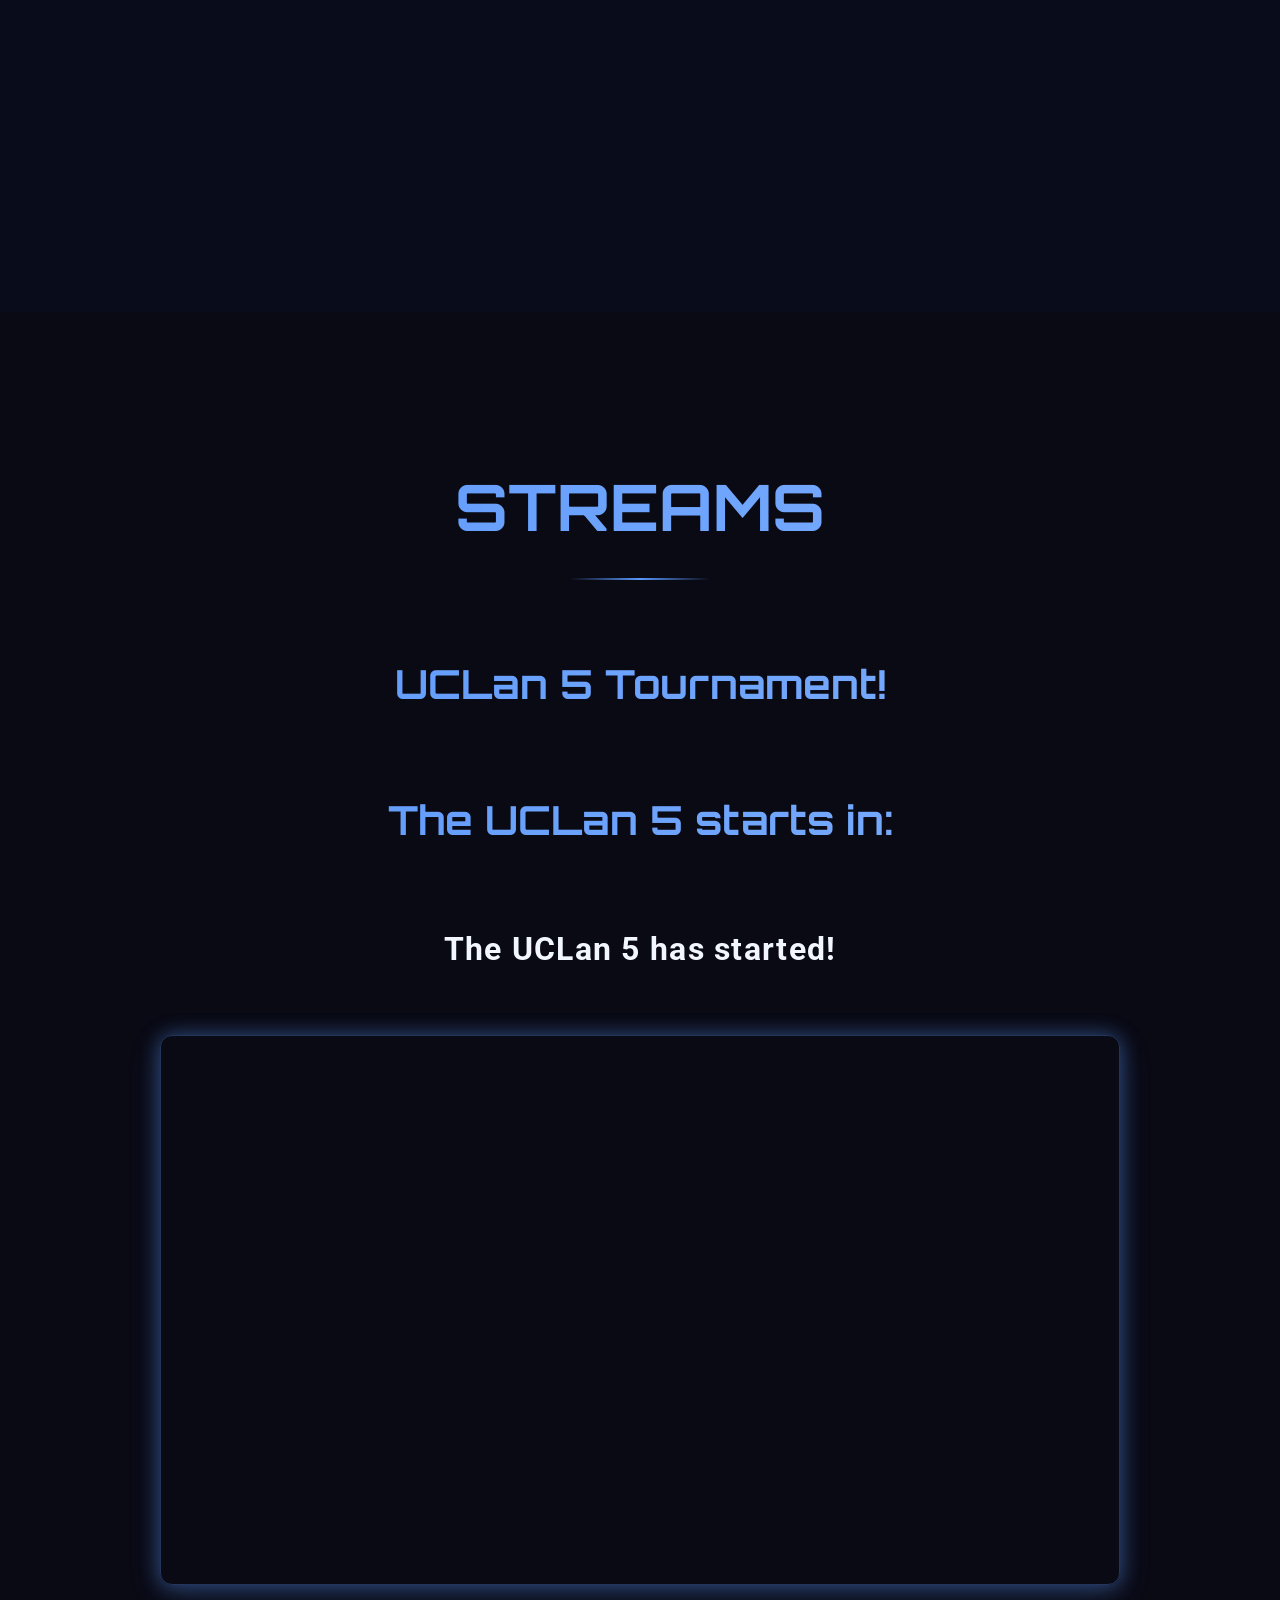
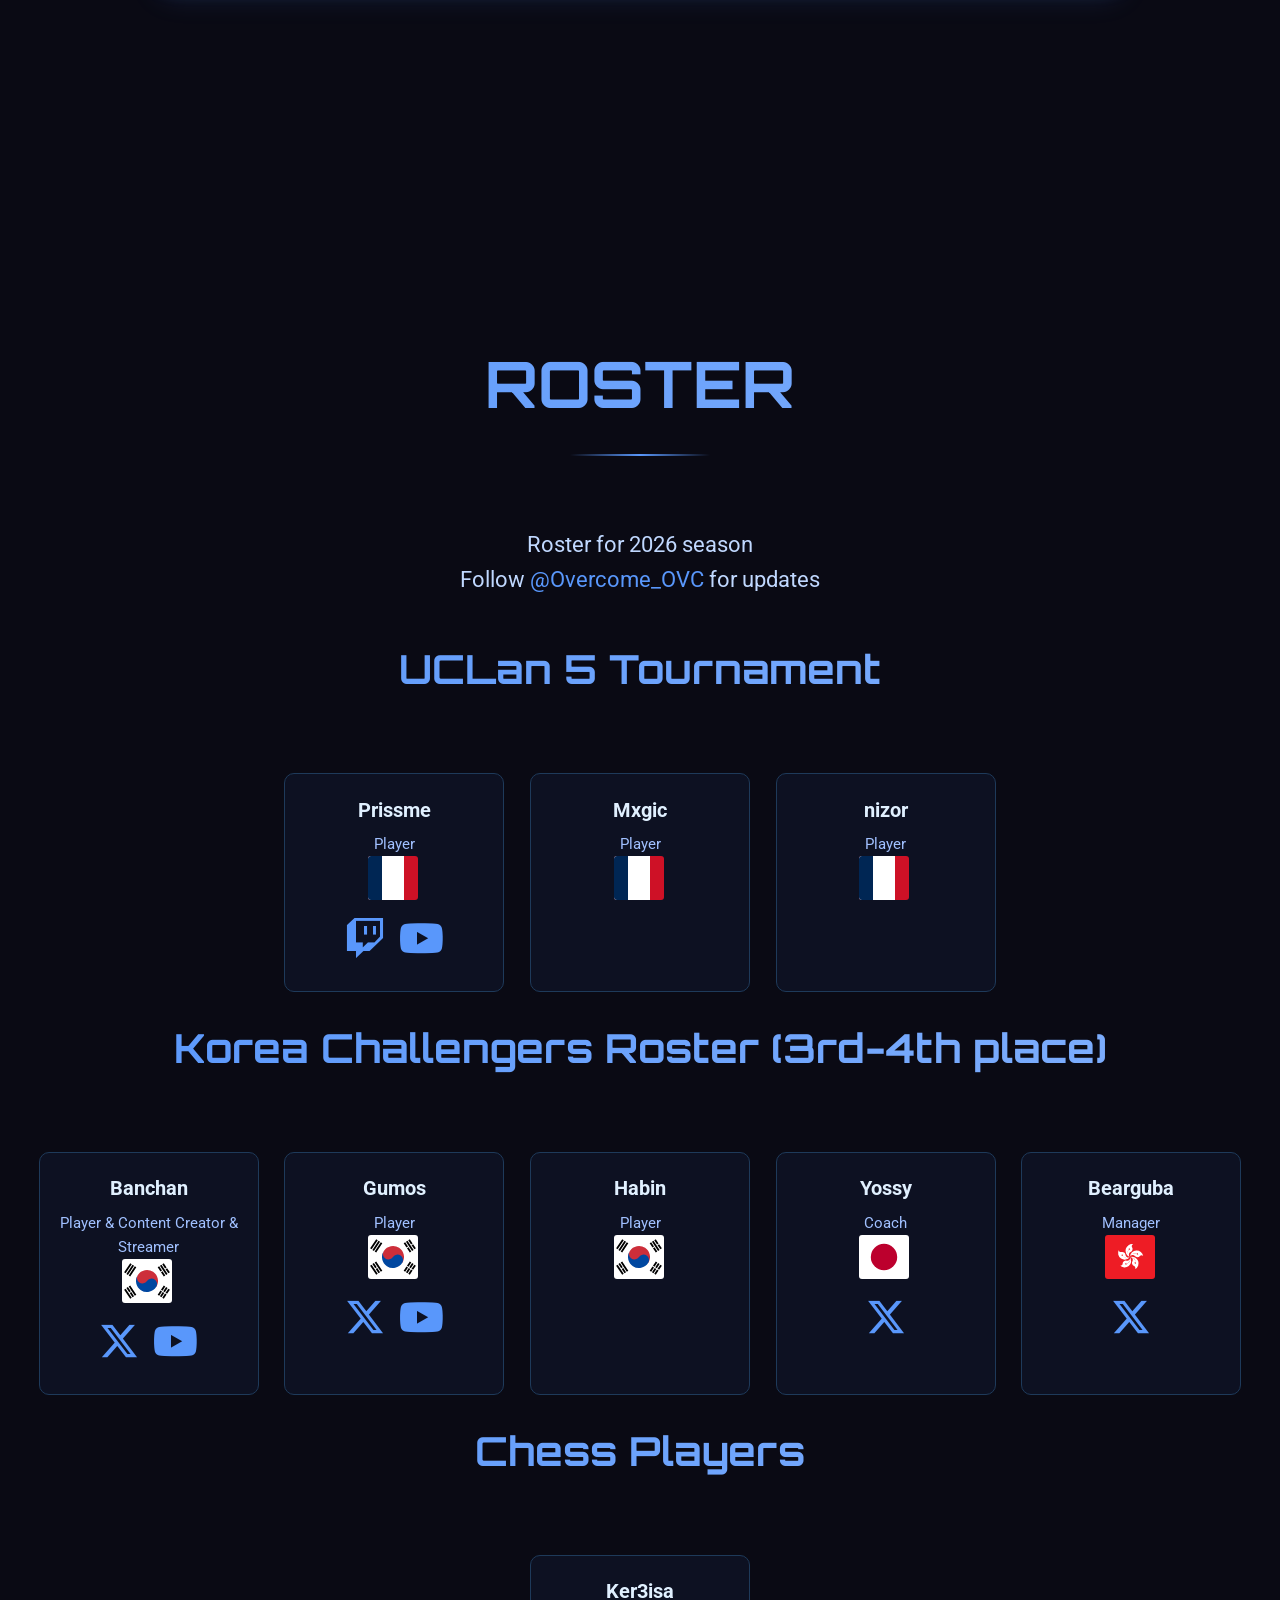
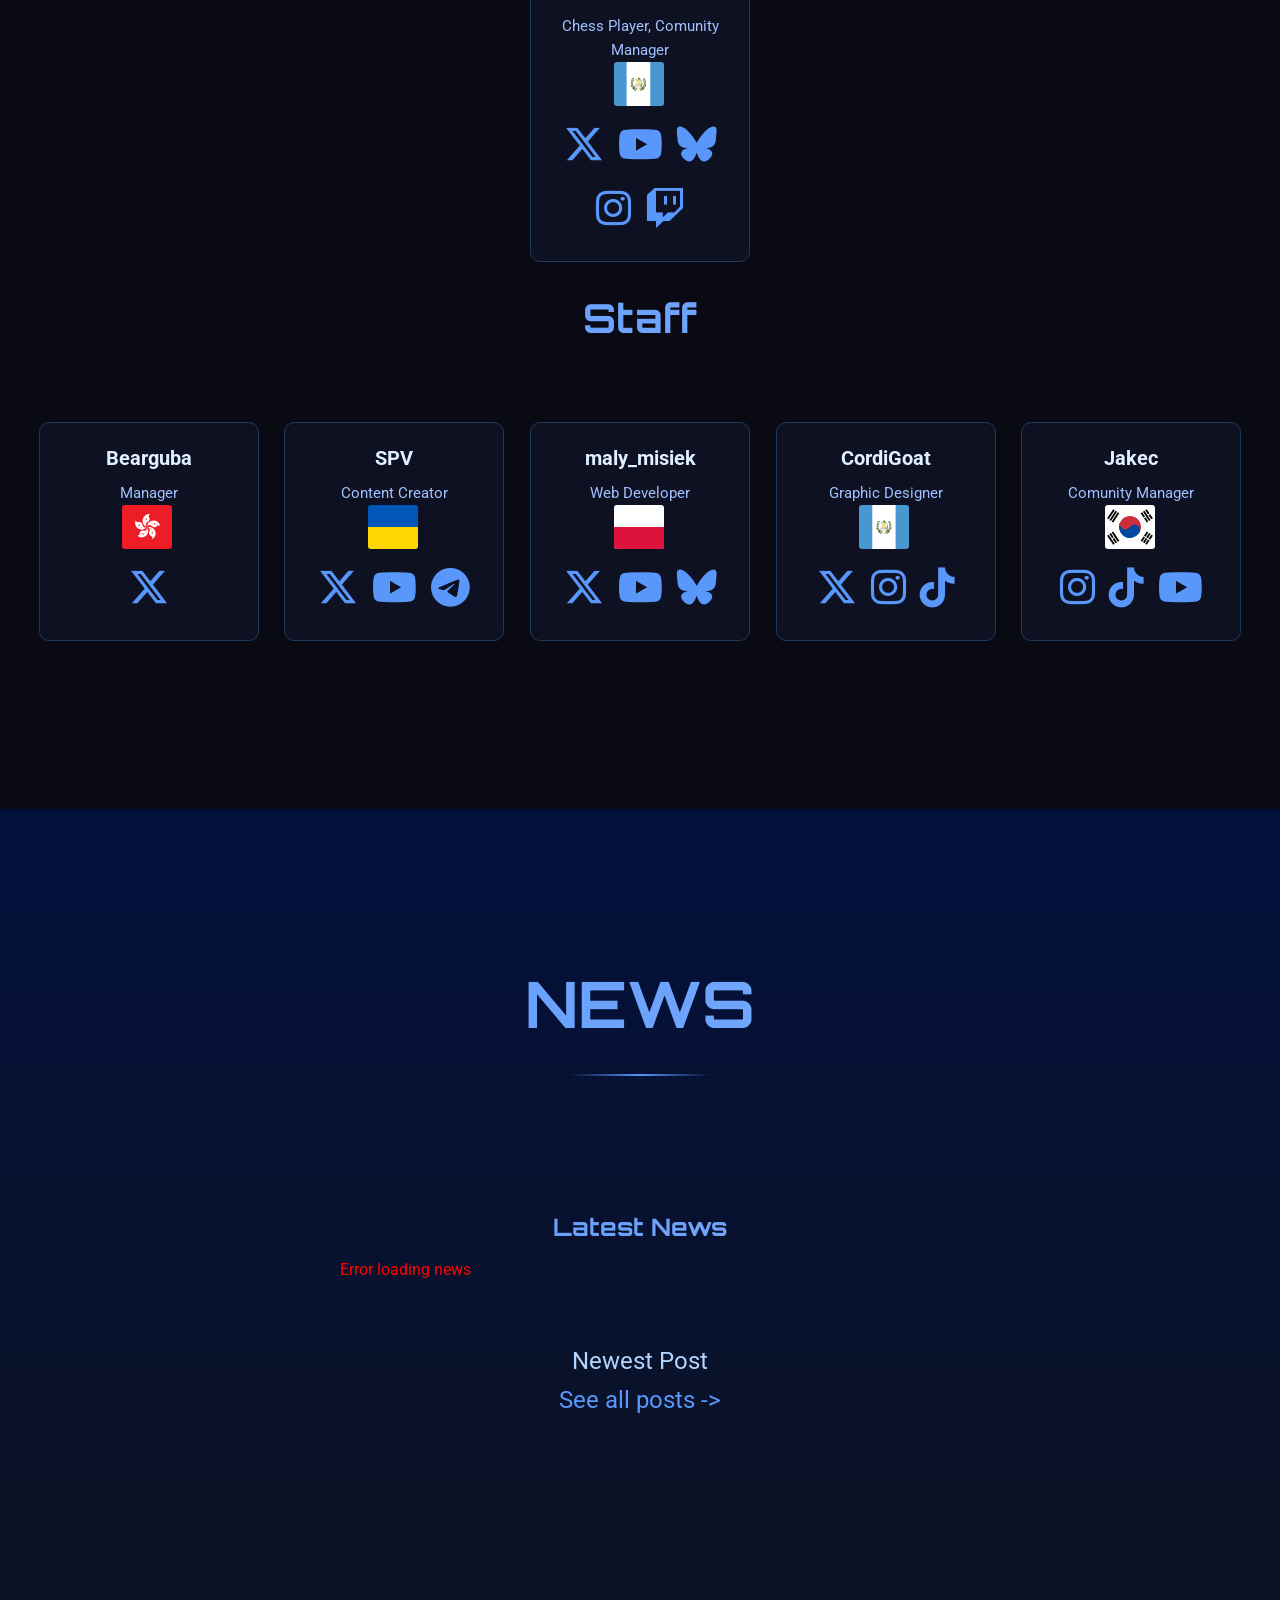
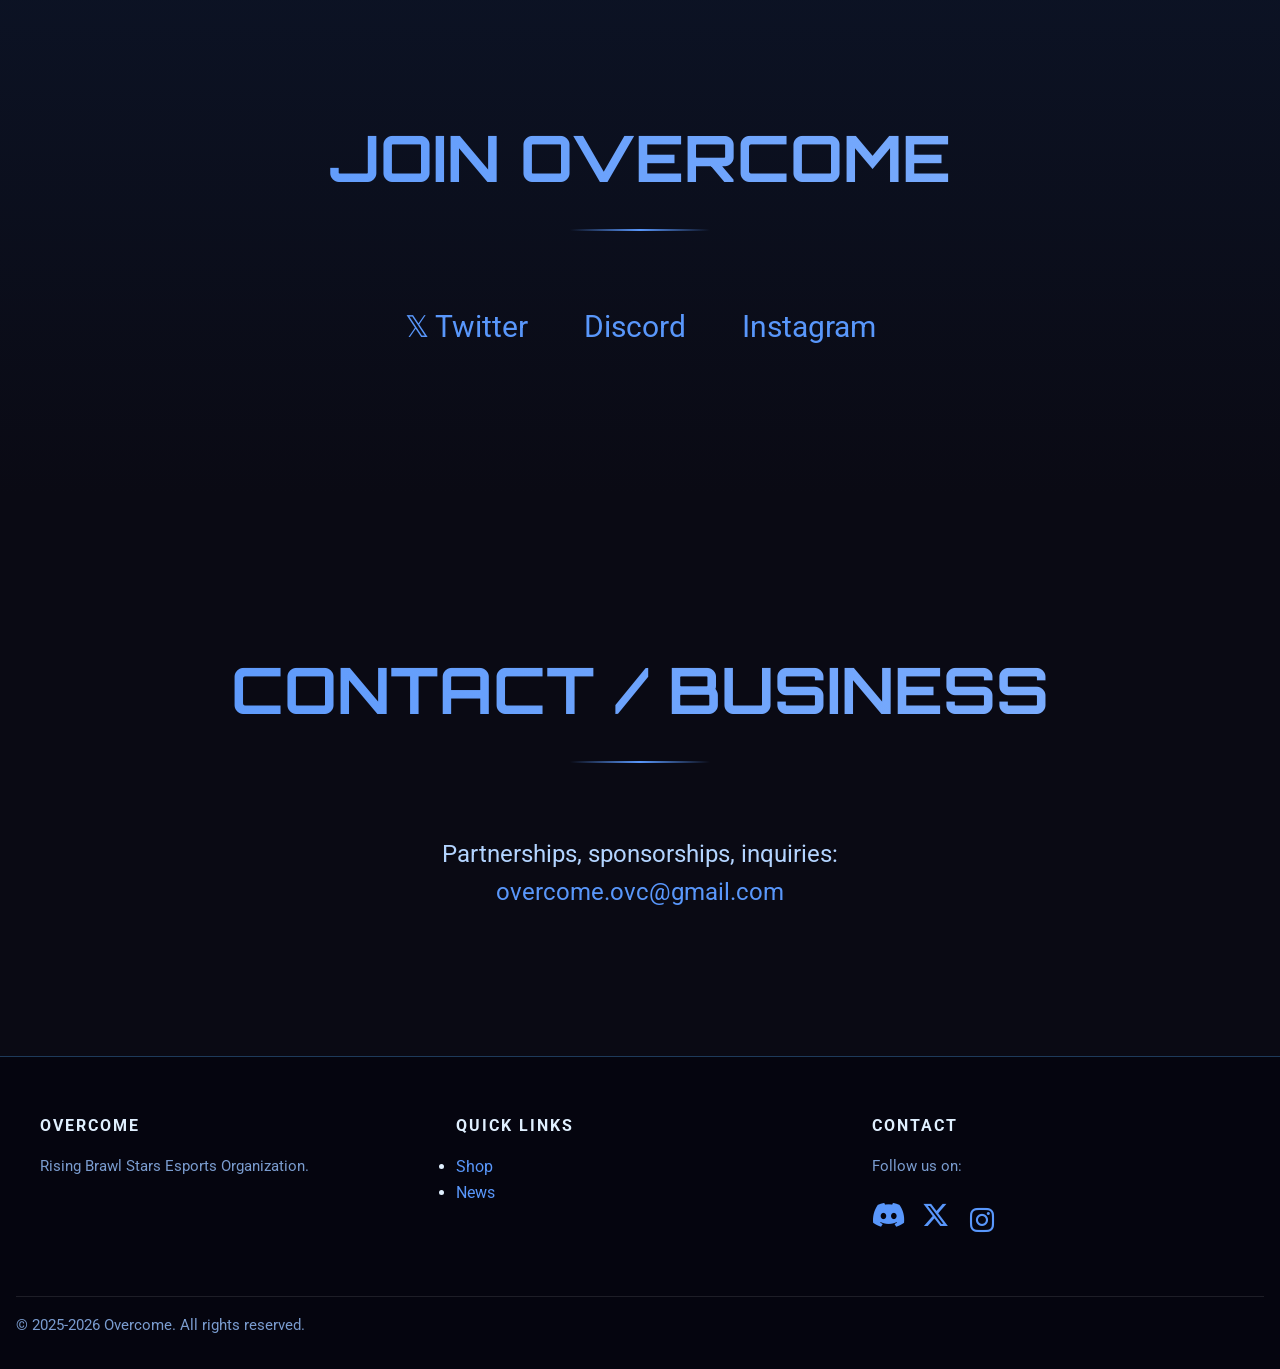
==== commit e39f5011: "Update index.html" ====
--- a/index.html
+++ b/index.html
@@ -146,7 +146,7 @@
     </div>
   </section>
 
-<!-- <section id="streams">
+<section id="streams">
   <h2>STREAMS</h2>
   <h3 class="h2-style">UCLan 5 Tournament!</h3>
   <h3 style="text-align:center;" class="h2-style">The UCLan 5 starts in:</h2>
@@ -176,9 +176,15 @@
         setInterval(updateCountdown, 1000);
       </script>
   <div class="youtube-container">
-    <iframe width="560" height="315" src="https://www.youtube-nocookie.com/embed/tU-PjlZ7Tl0?si=ihv6BkoMiJSTKJ19" title="YouTube video player" frameborder="0" allow="accelerometer; autoplay; clipboard-write; encrypted-media; gyroscope; picture-in-picture; web-share" referrerpolicy="strict-origin-when-cross-origin" allowfullscreen></iframe>
+    <iframe
+    src="https://player.twitch.tv/?channel=uclouvaincefucesports&parent=overcome-ovc.github.io&autoplay=false&muted=true"
+    width="560"
+    height="315"
+    frameborder="0"
+    allowfullscreen="true"
+    scrolling="no">
+</iframe>
   </section>
--->
 <section id="roster">
   <h2>ROSTER</h2>
 
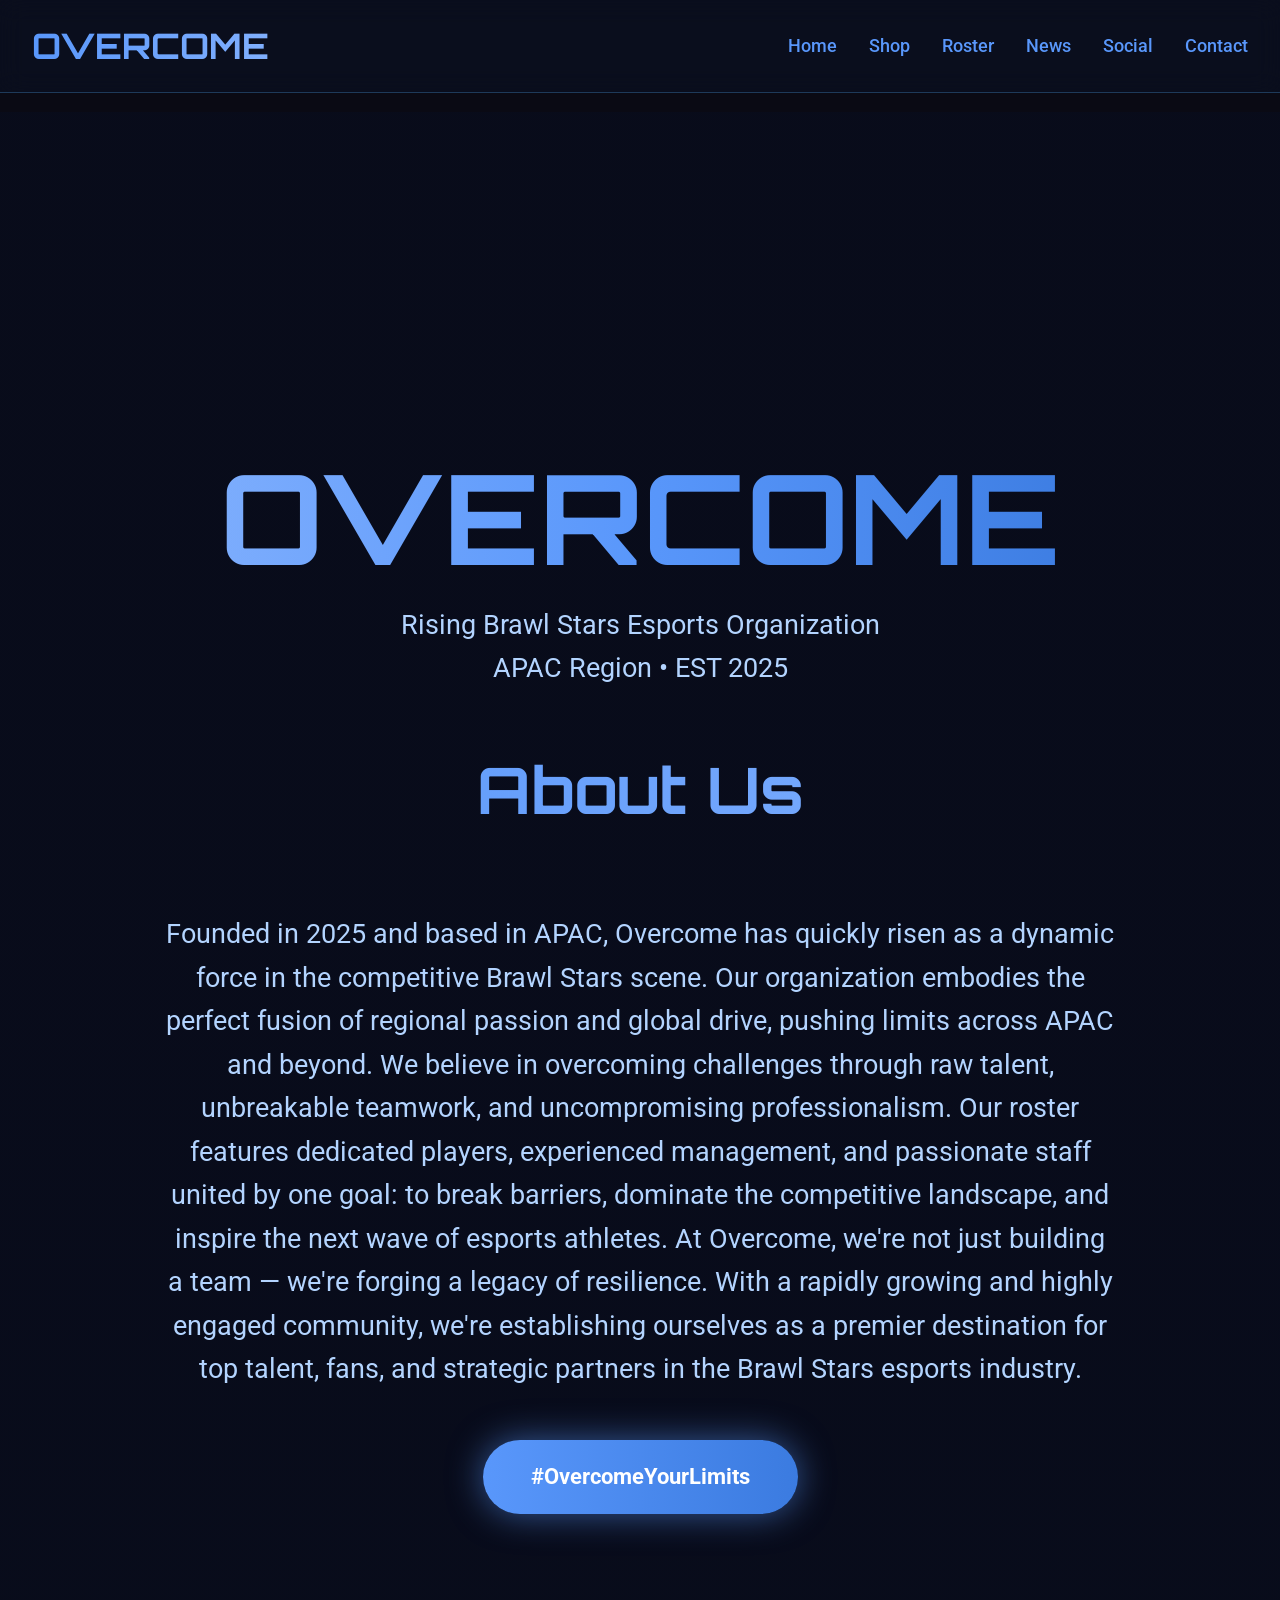
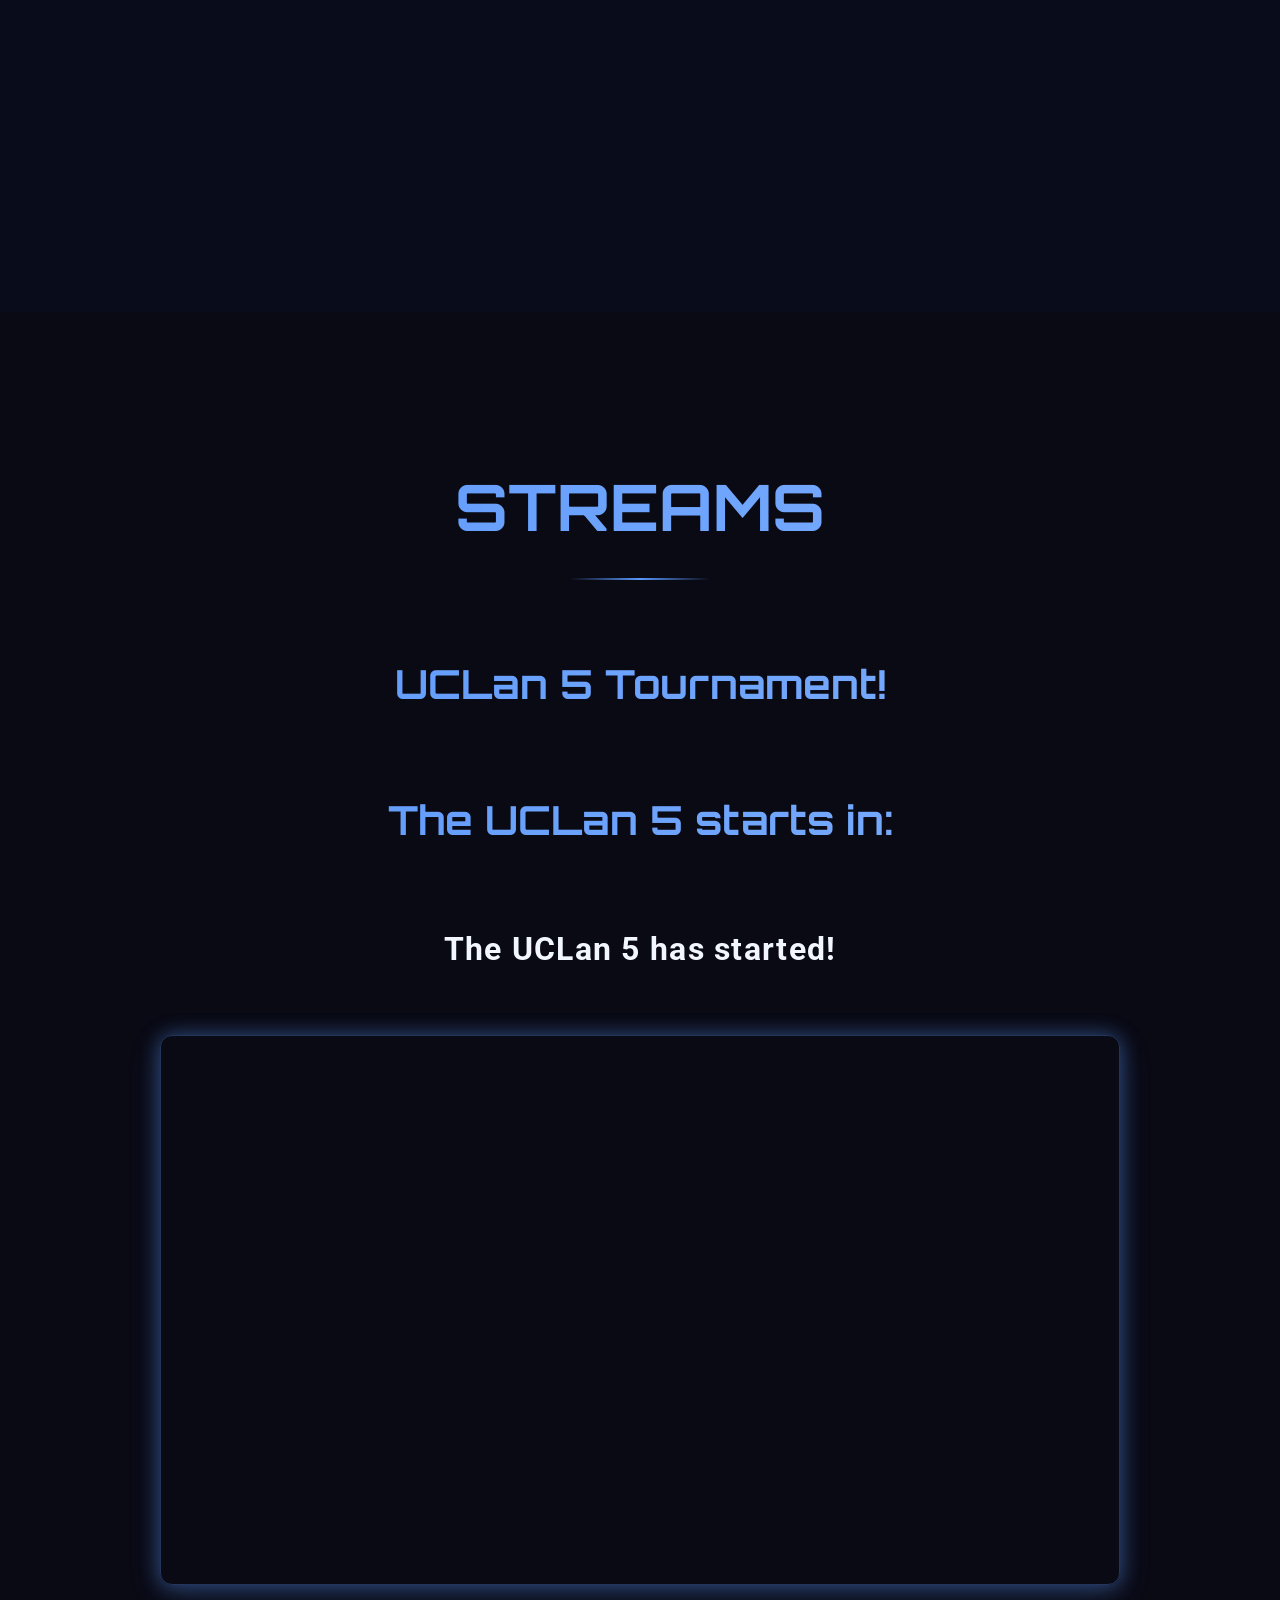
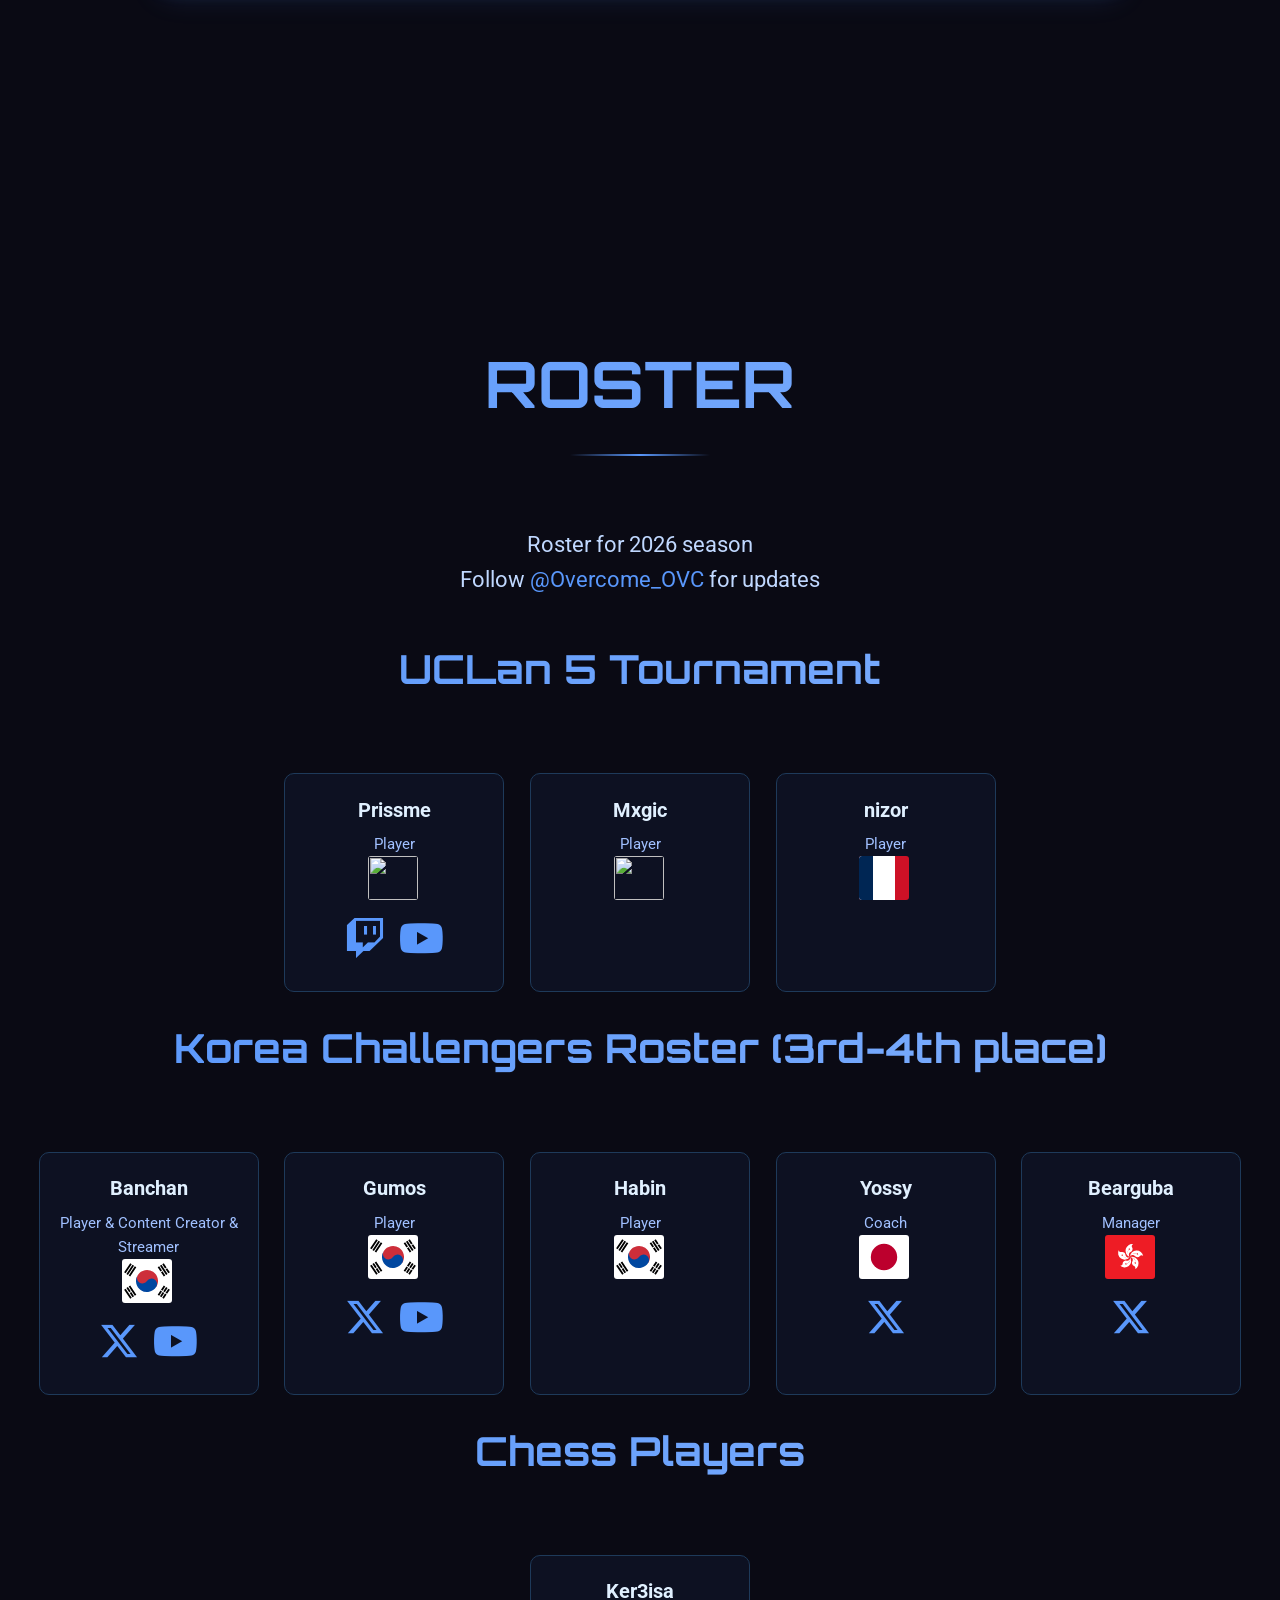
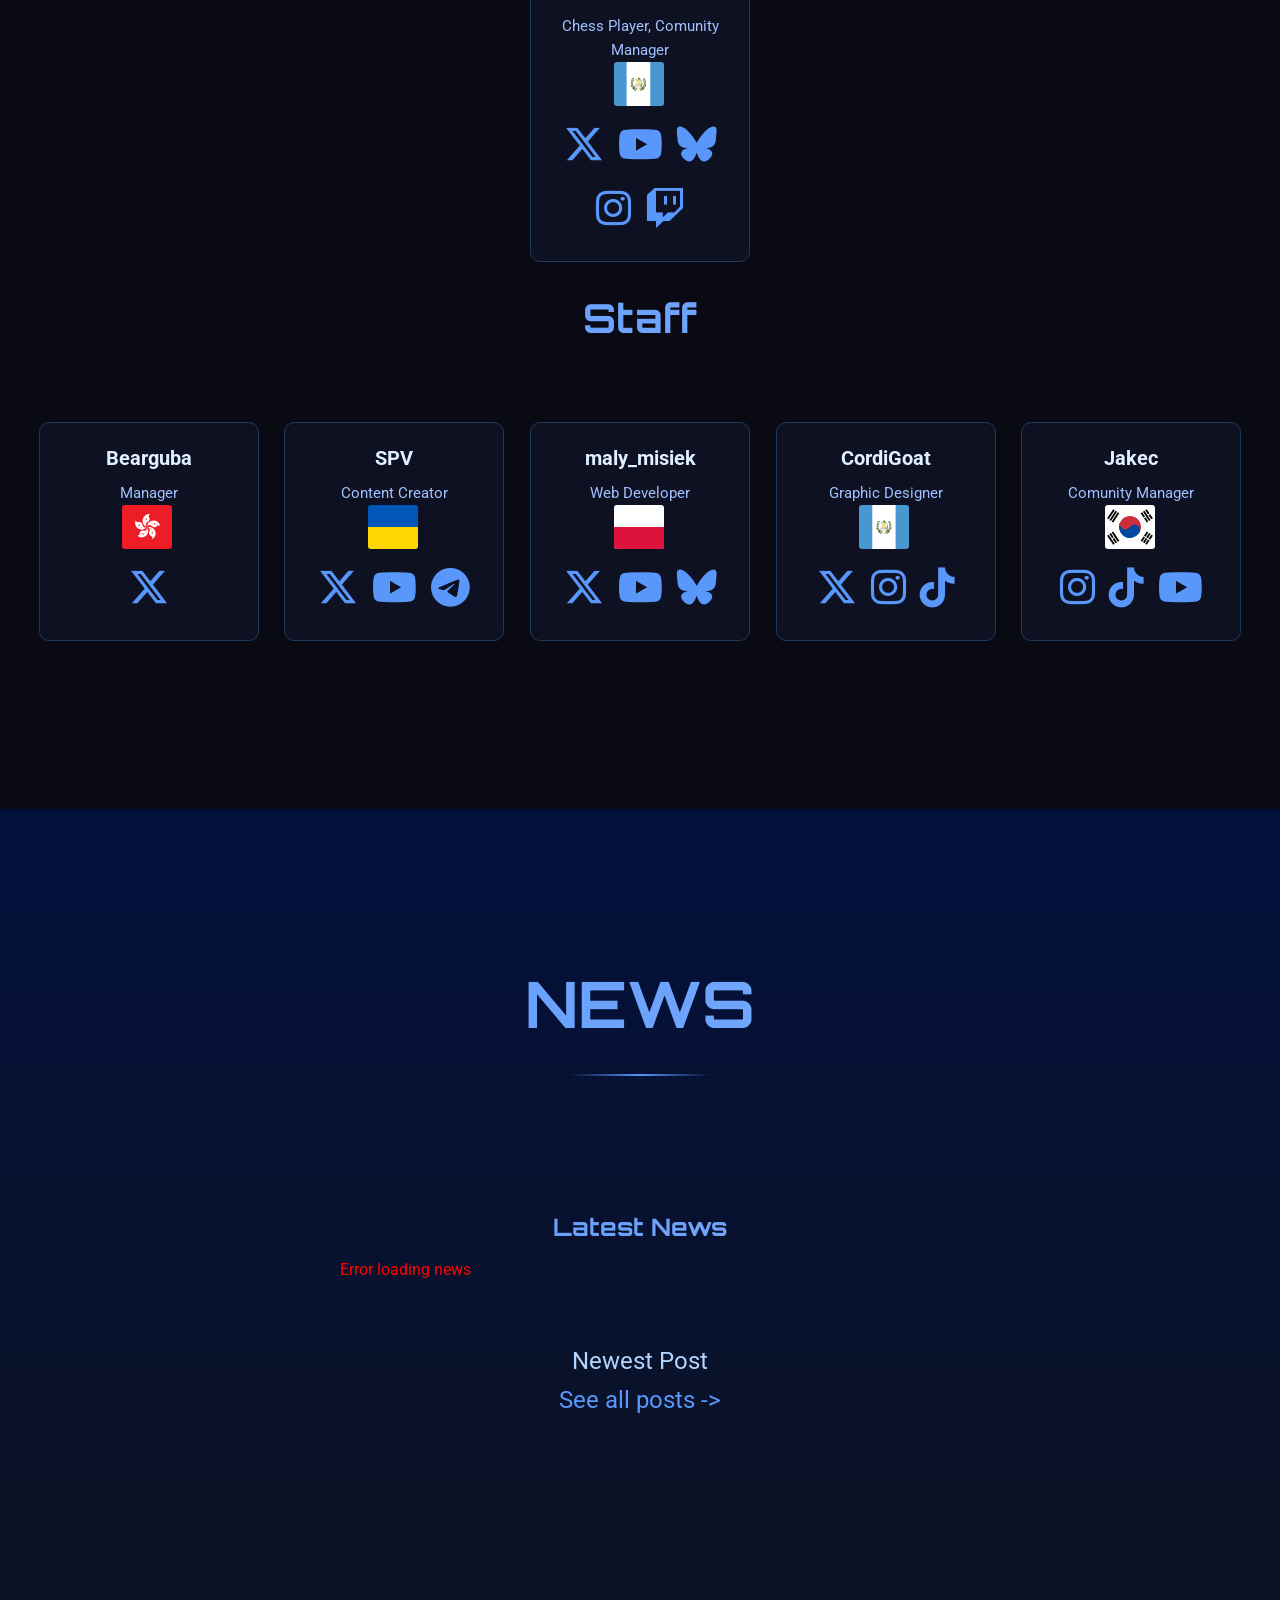
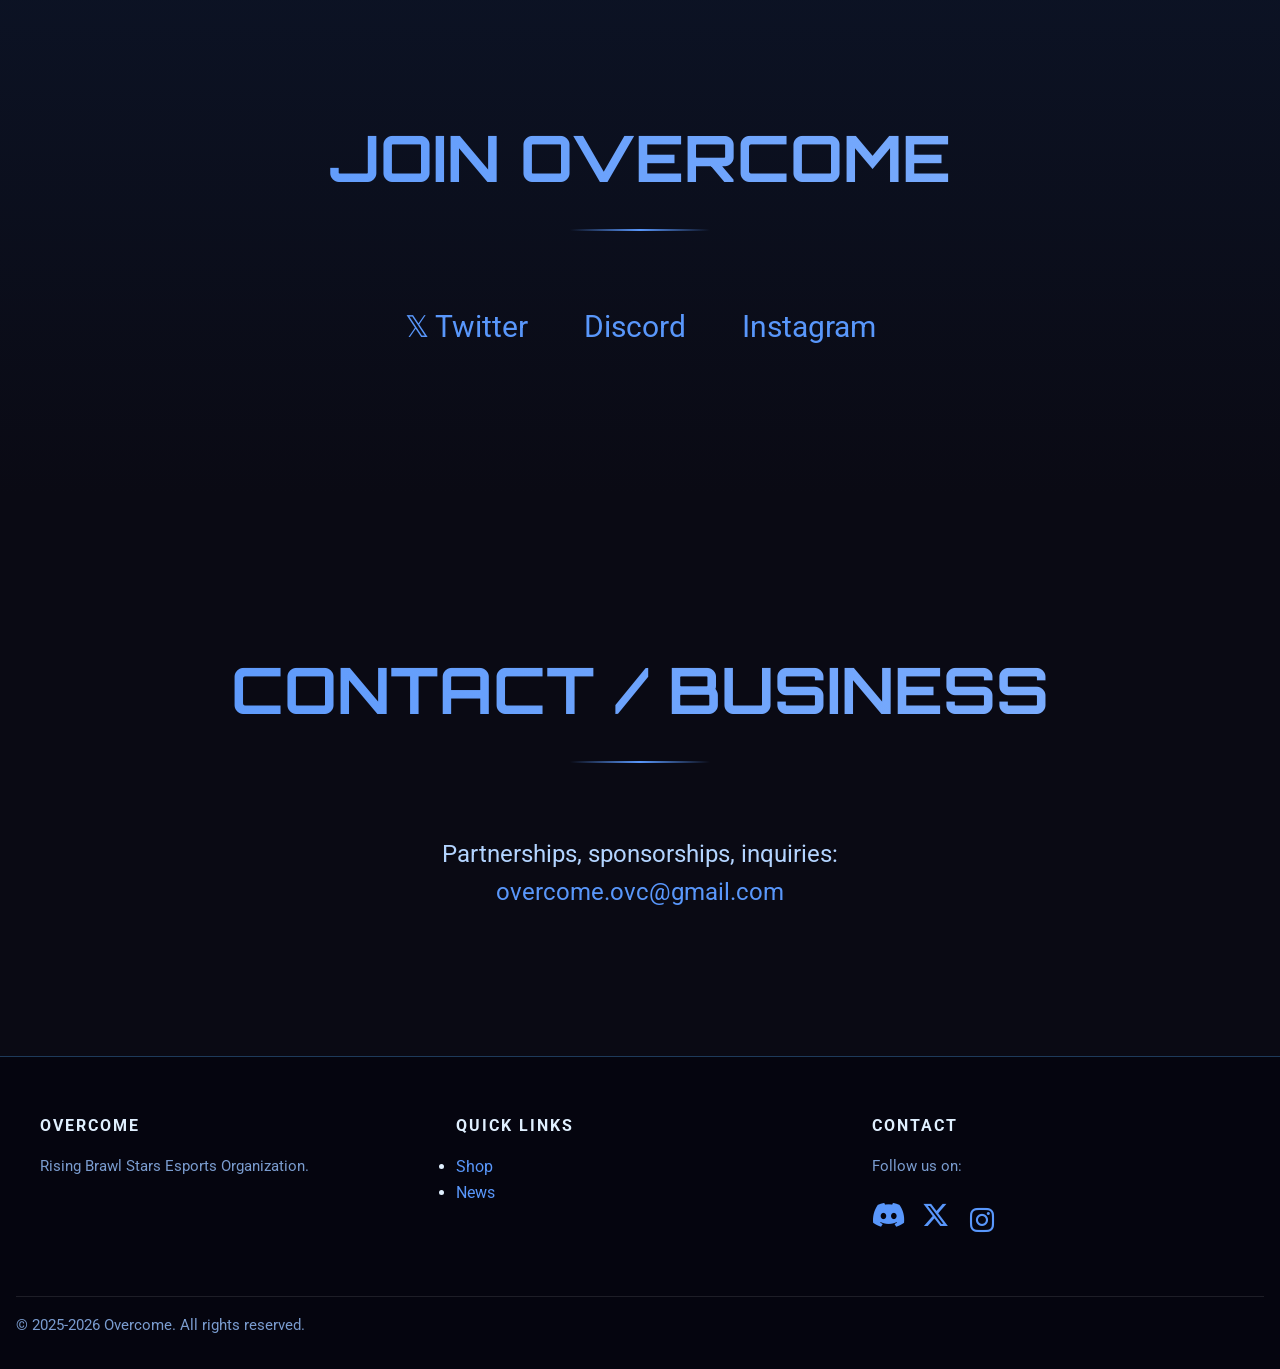
==== commit 96e802c4: "Update index.html" ====
--- a/index.html
+++ b/index.html
@@ -198,7 +198,7 @@
 <div class="player-card">
       <h3>Prissme</h3>
       <p>Player</p>
-      <img src="assets/flags/fr.svg" class="flag">
+      <img src="assets/flags/be.svg" class="flag">
       <p>
         <a href="https://www.twitch.tv/prissmetv" target="_blank" class="social-icon"><i class="fab fa-twitch"></i></a>
         <a href="https://www.youtube.com/channel/UCBuKuWW8dkdHLBWsQ22jL0Q" target="_blank" class="social-icon"><i class="fab fa-youtube"></i></a>
@@ -208,7 +208,7 @@
     <div class="player-card">
       <h3>Mxgic</h3>
       <p>Player</p>
-      <img src="assets/flags/fr.svg" class="flag">
+      <img src="assets/flags/be.svg" class="flag">
       <!--<p>
         <a href="https://x.com/GumosYT" target="_blank" class="social-icon"><i class="fab fa-x-twitter"></i></a>
         <a href="https://www.youtube.com/@TAGUMY" target="_blank" class="social-icon"><i class="fab fa-youtube"></i></a>
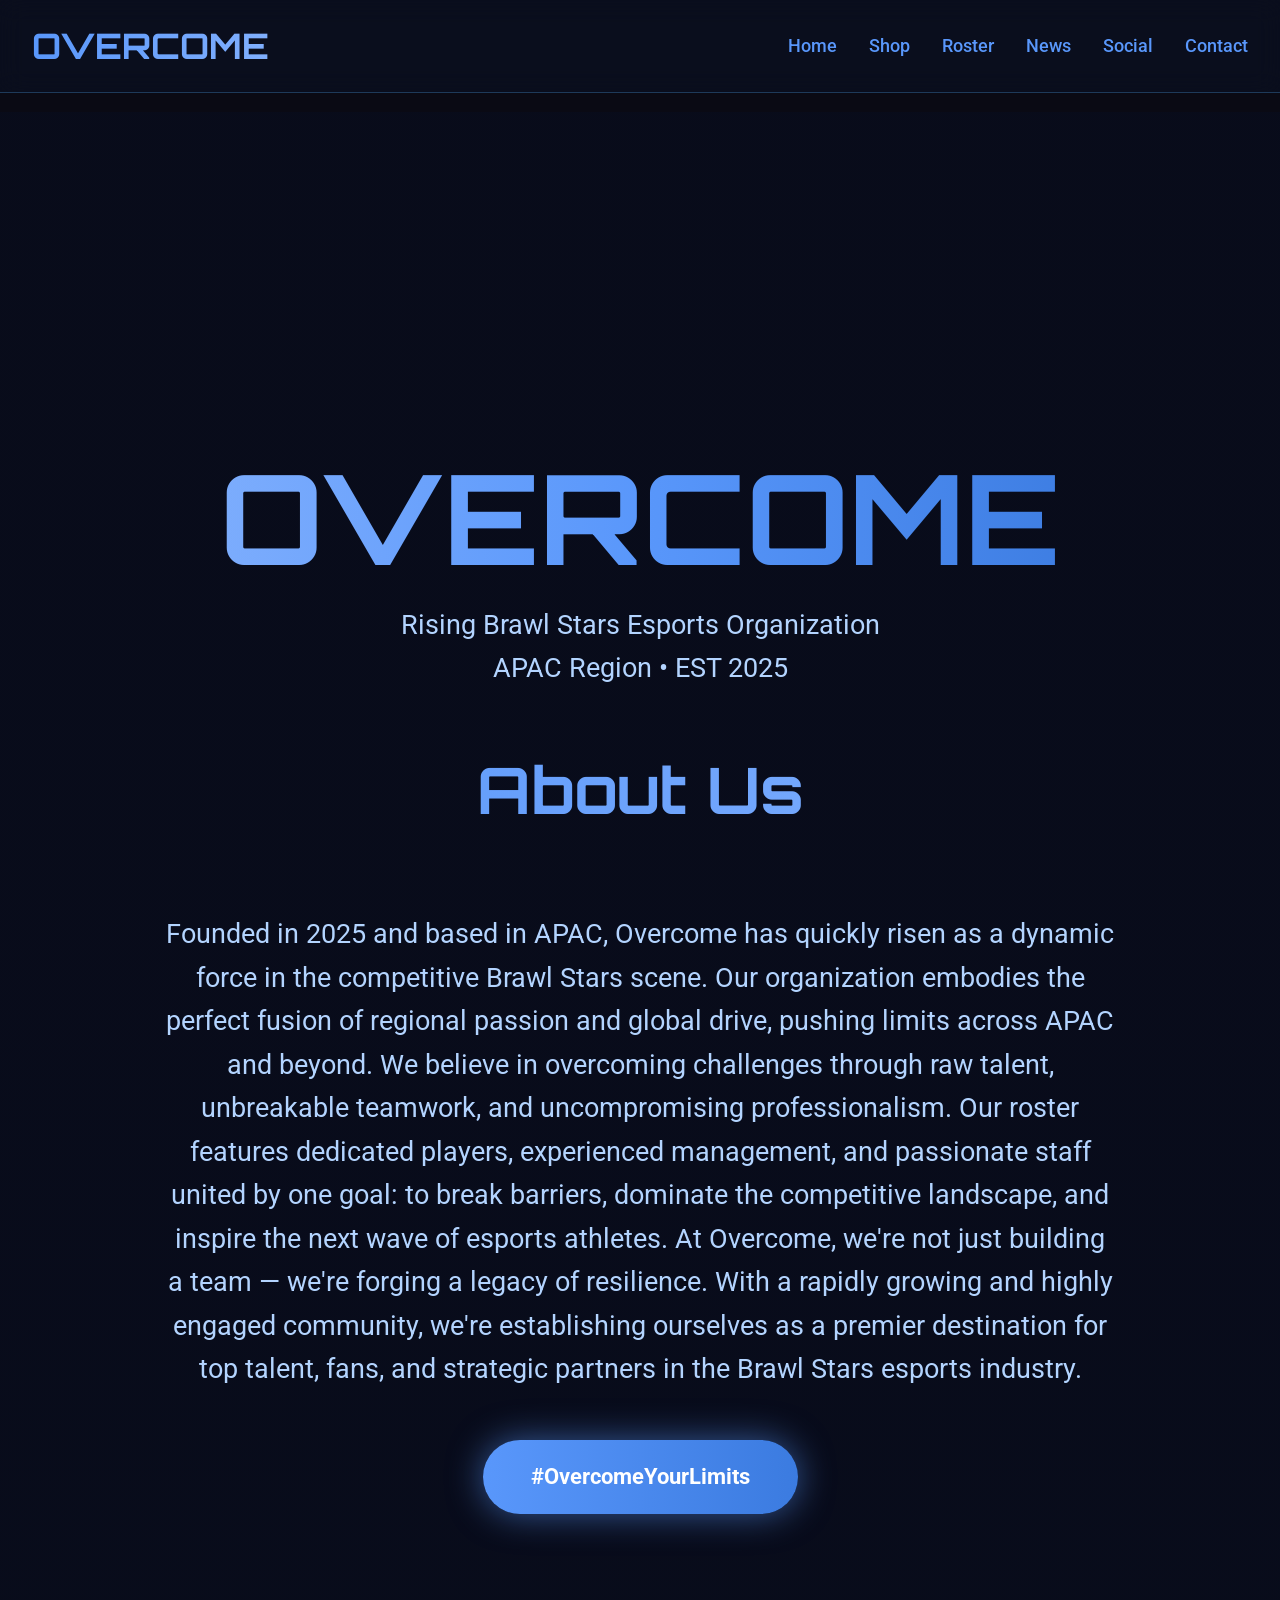
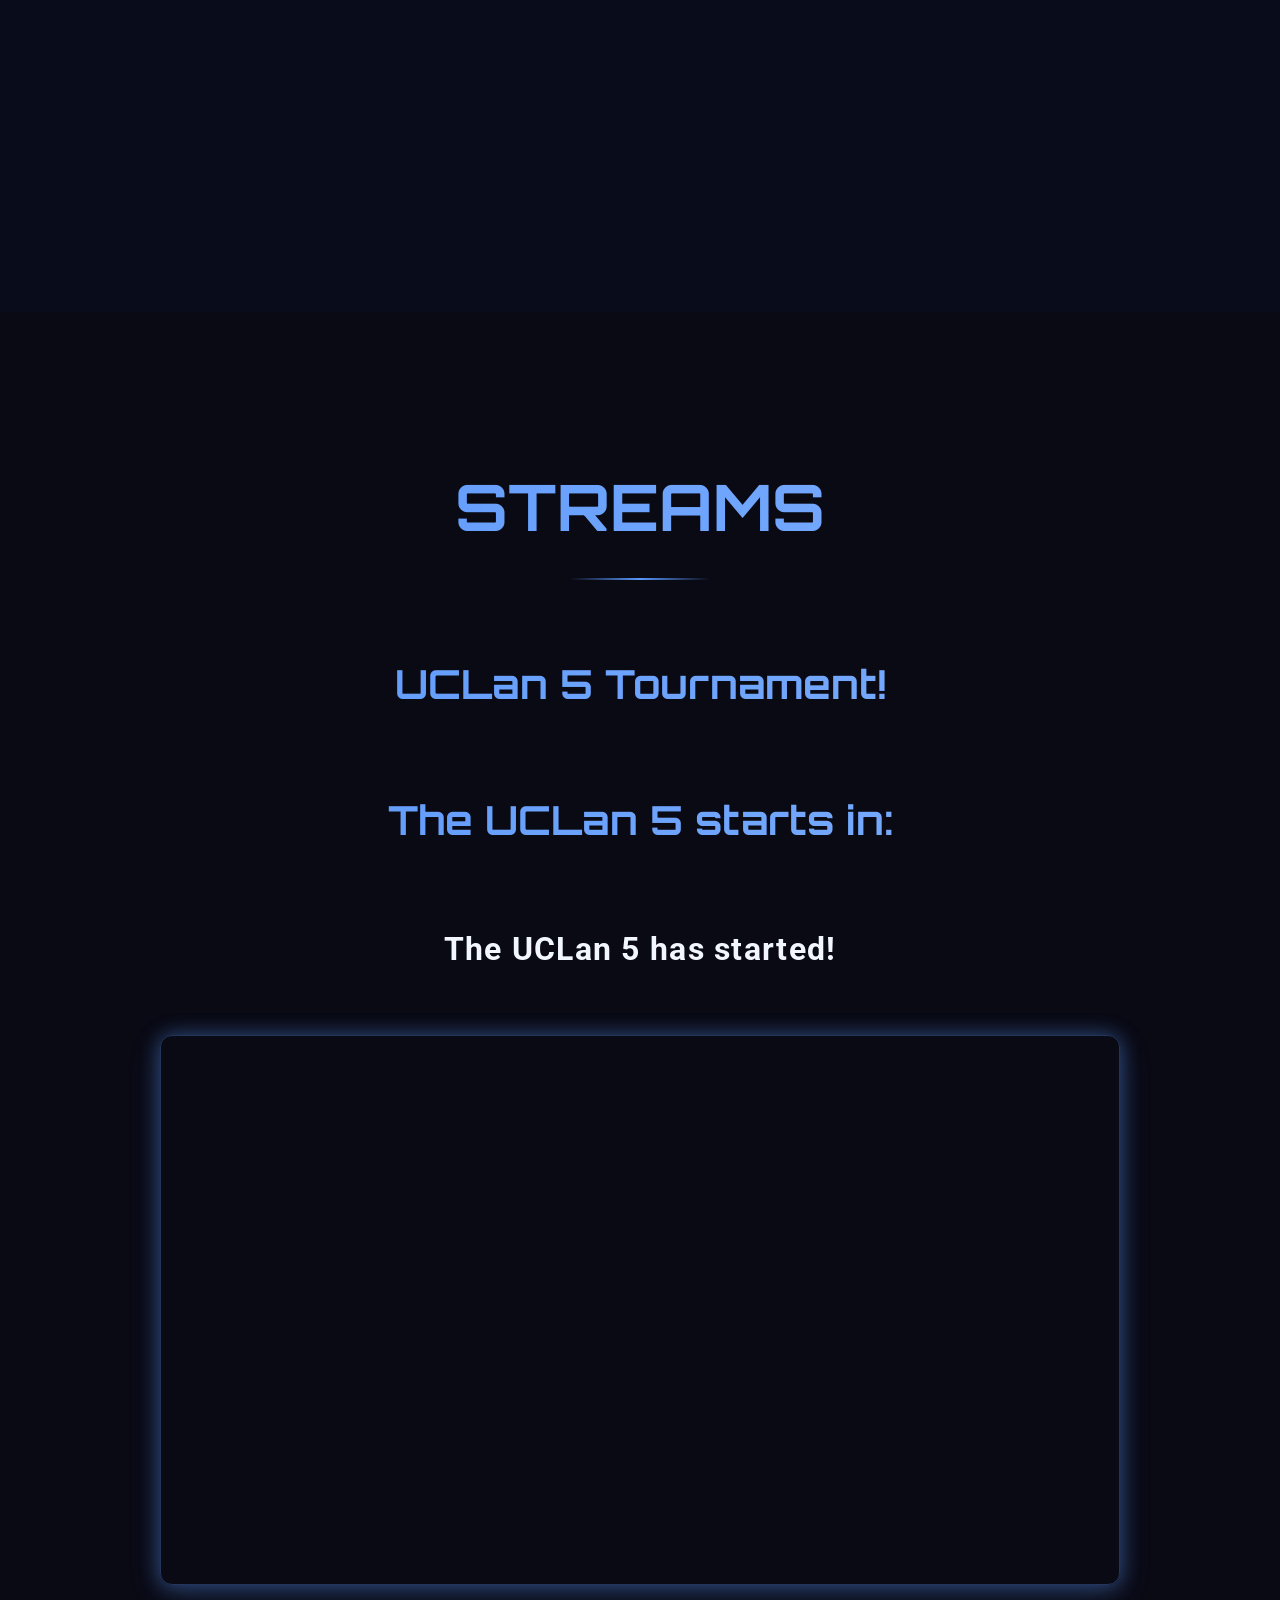
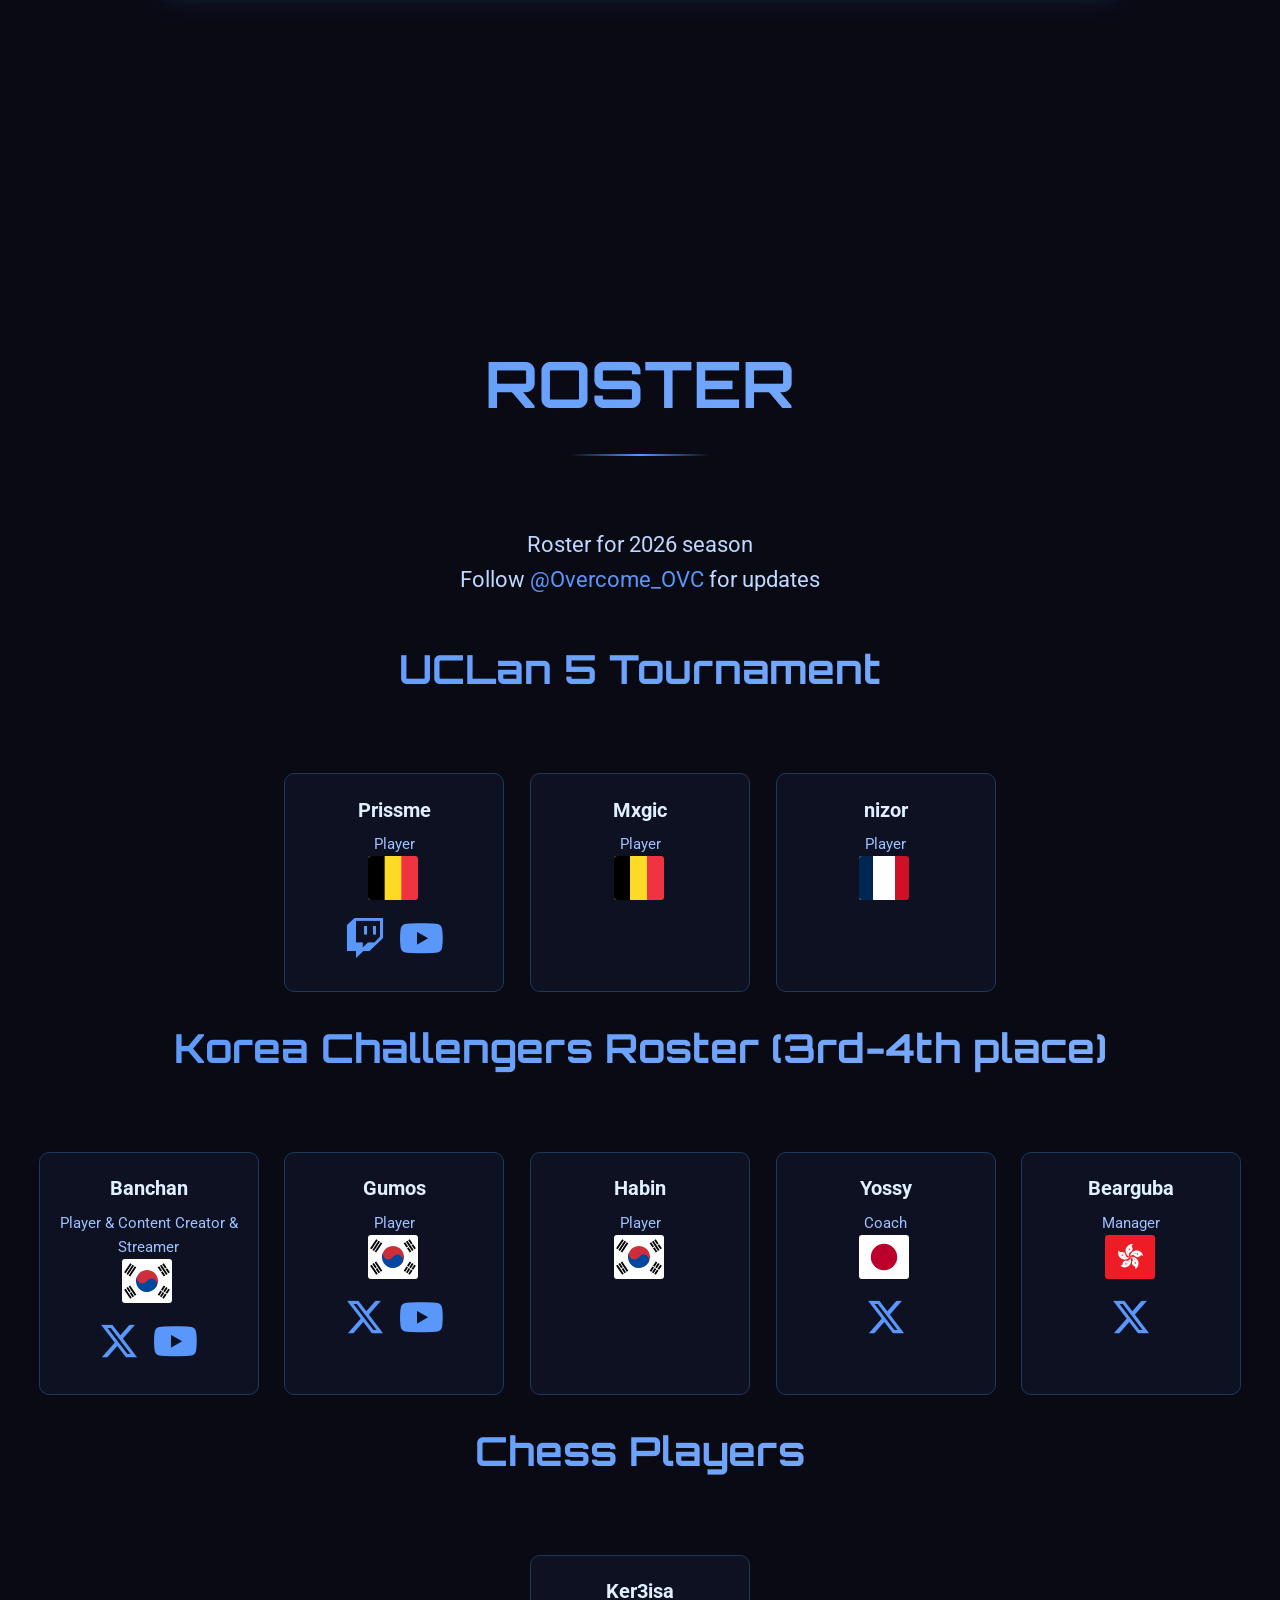
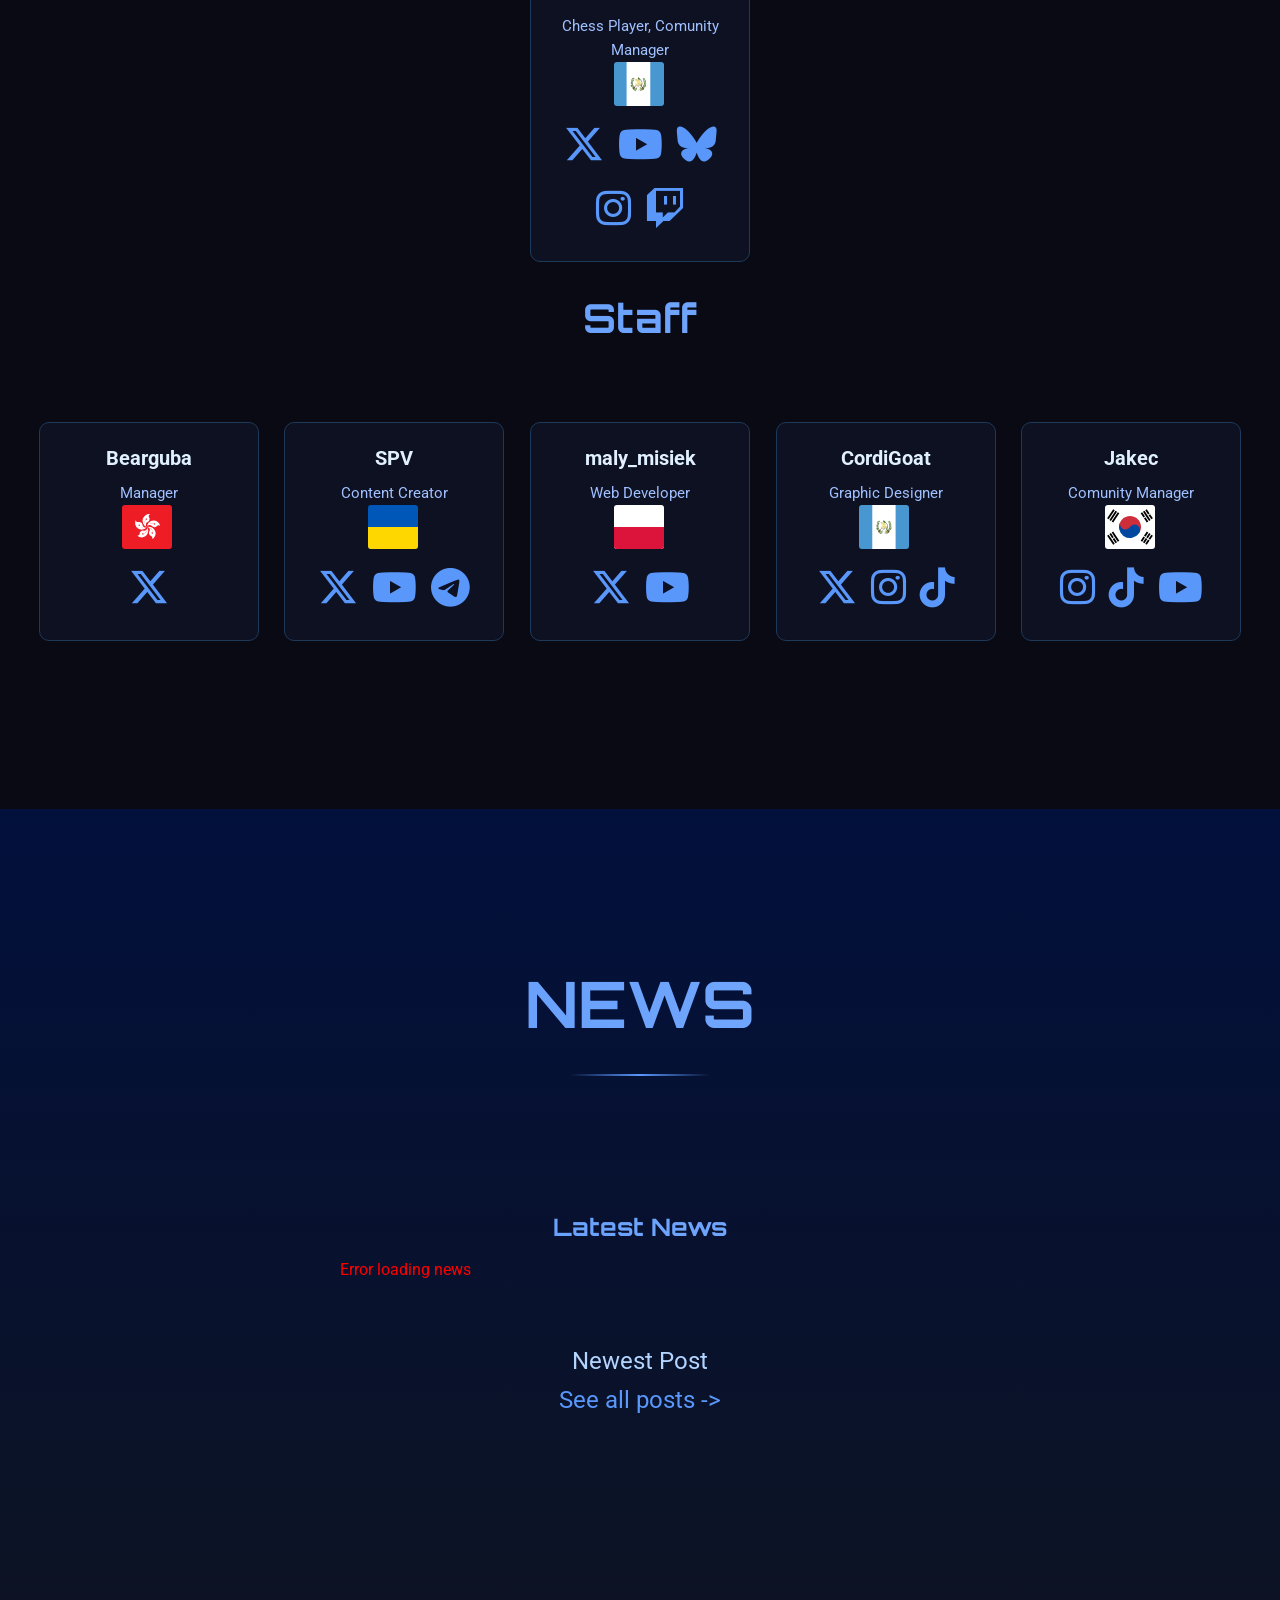
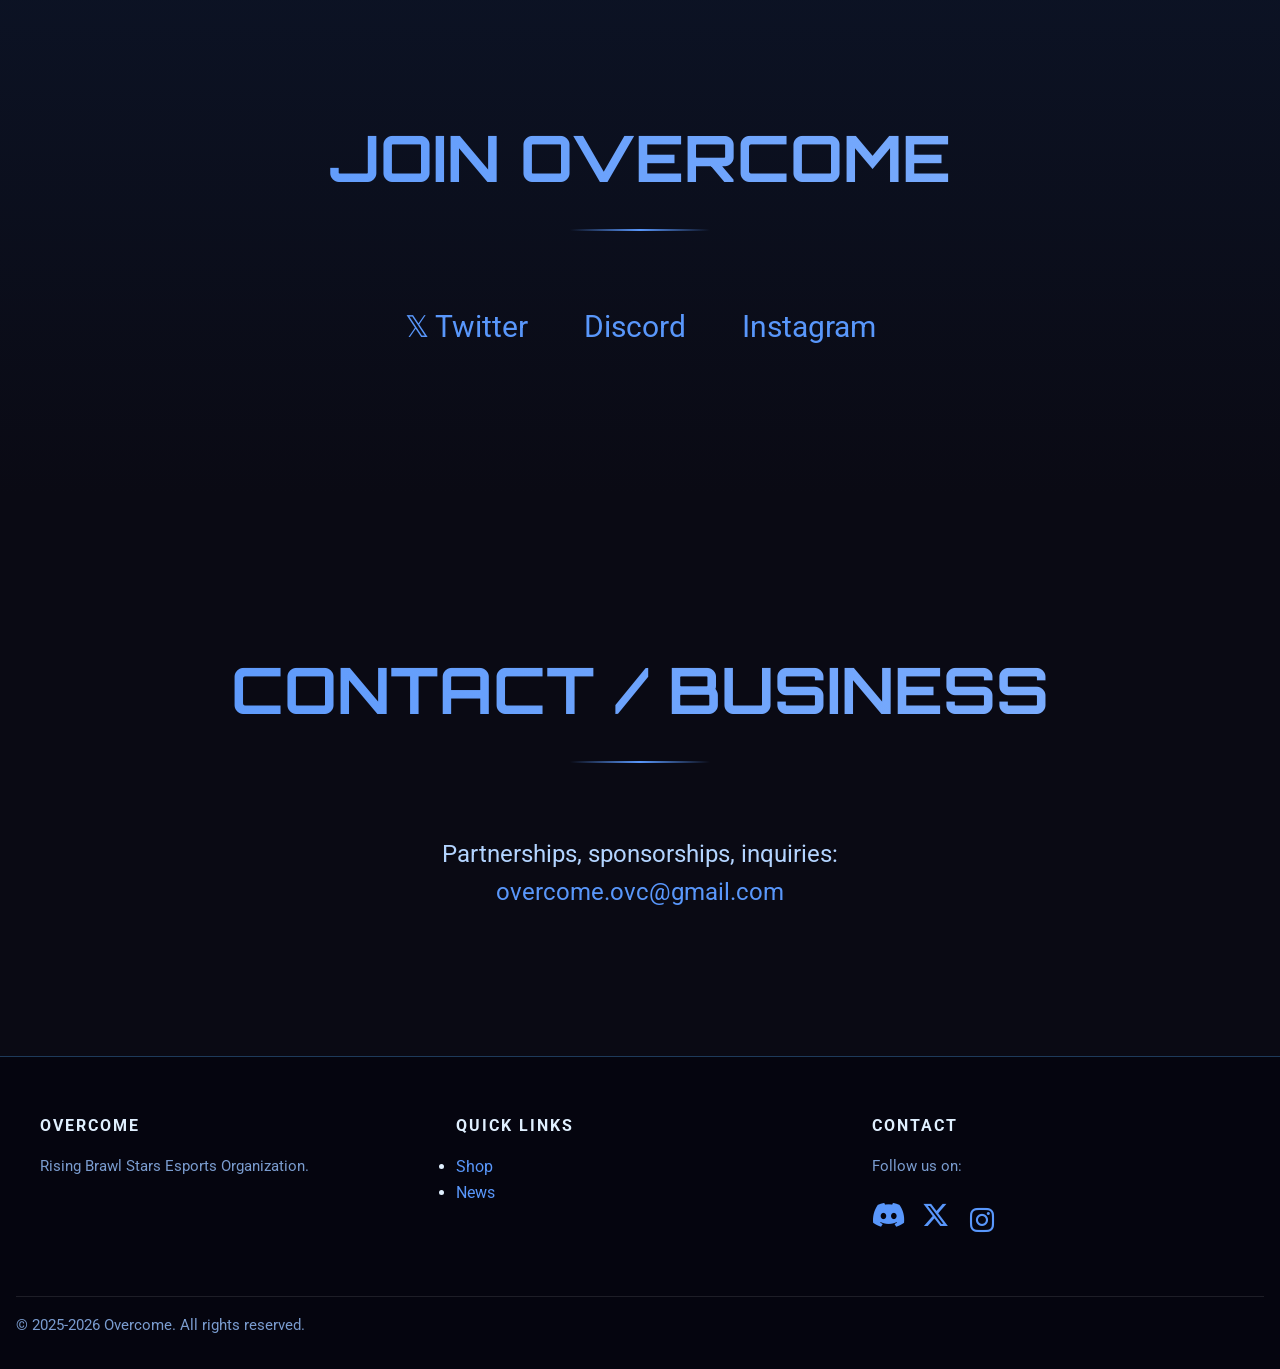
==== commit 342cedc6: "Update index.html" ====
--- a/index.html
+++ b/index.html
@@ -372,7 +372,6 @@
       <p>
         <a href="https://x.com/maly_misiek" target="_blank" class="social-icon"><i class="fab fa-x-twitter"></i></a>
         <a href="https://www.youtube.com/@maly_misiek" target="_blank" class="social-icon"><i class="fab fa-youtube"></i></a>
-        <a href="https://bsky.app/profile/malymisiek09.bsky.social" target="_blank" class="social-icon"><i class="fab fa-bluesky"></i></a>
       </p>
     <!--</a>-->
     </div>
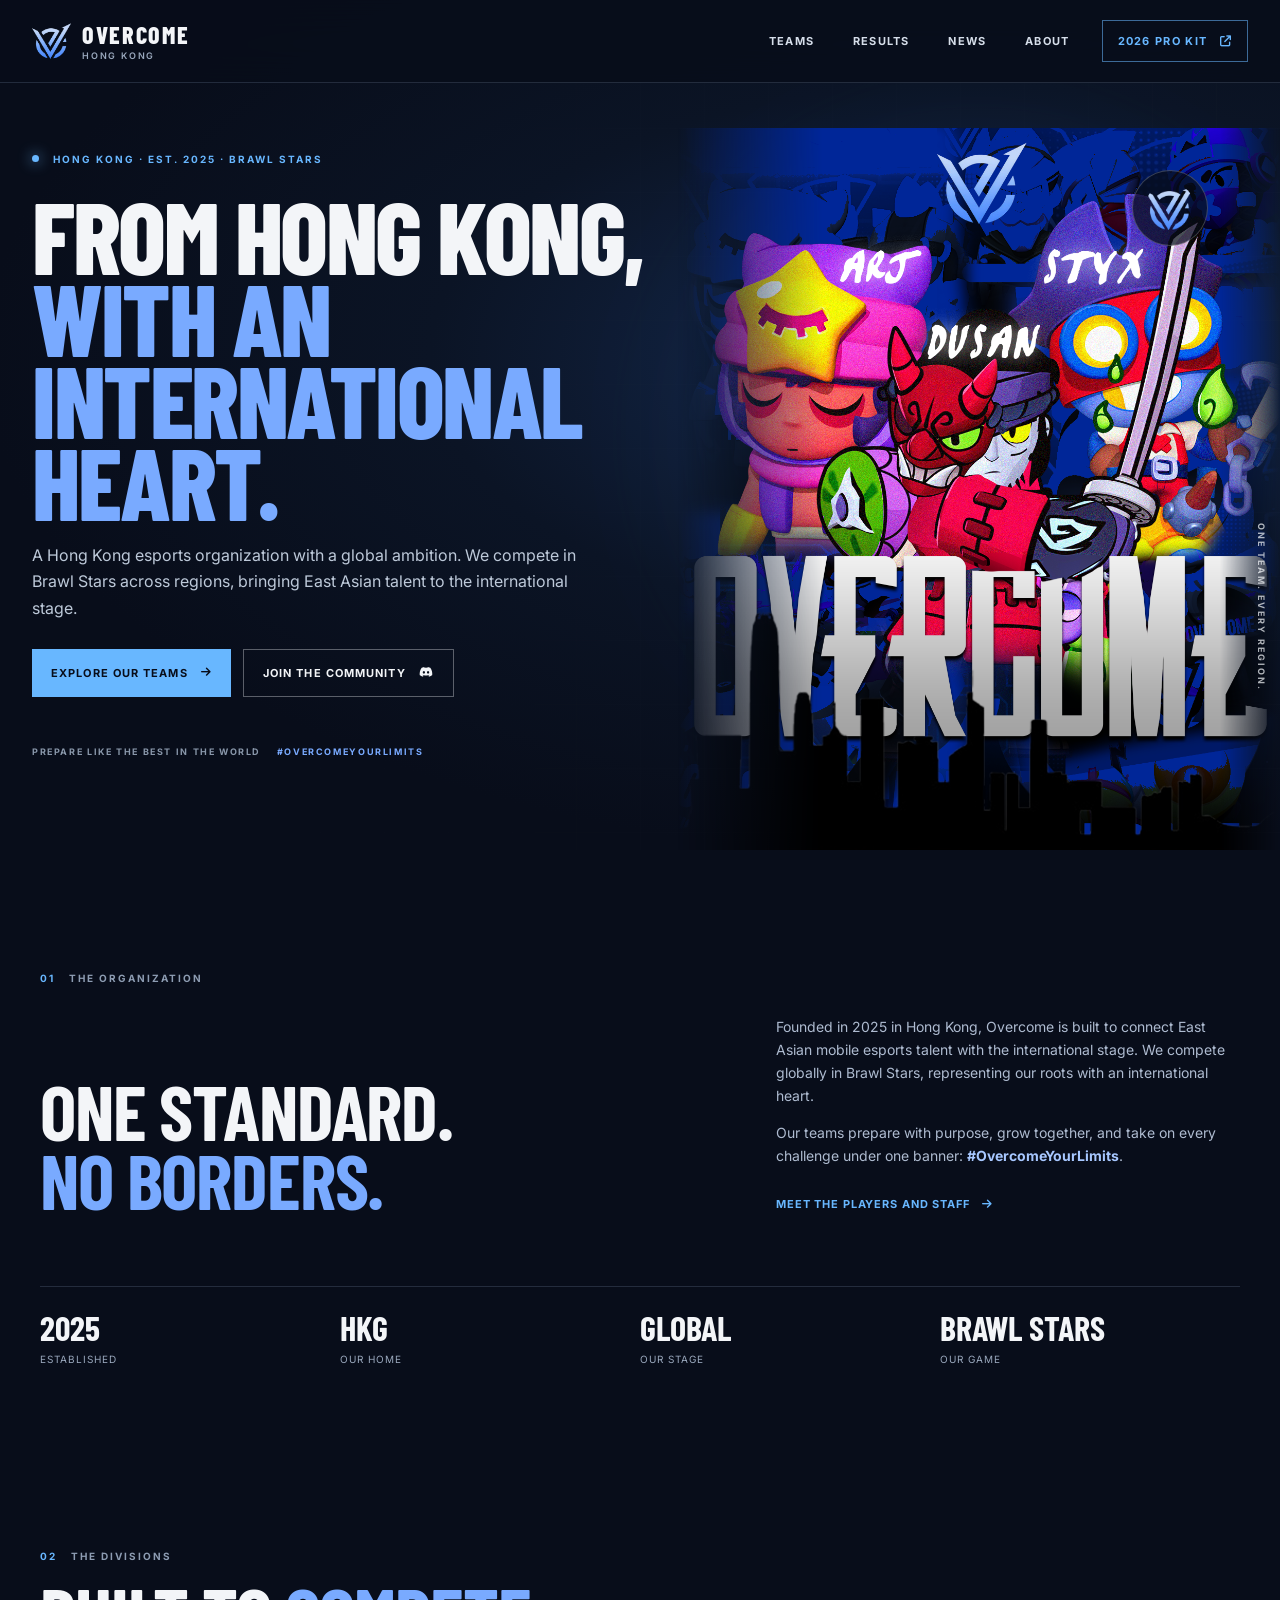
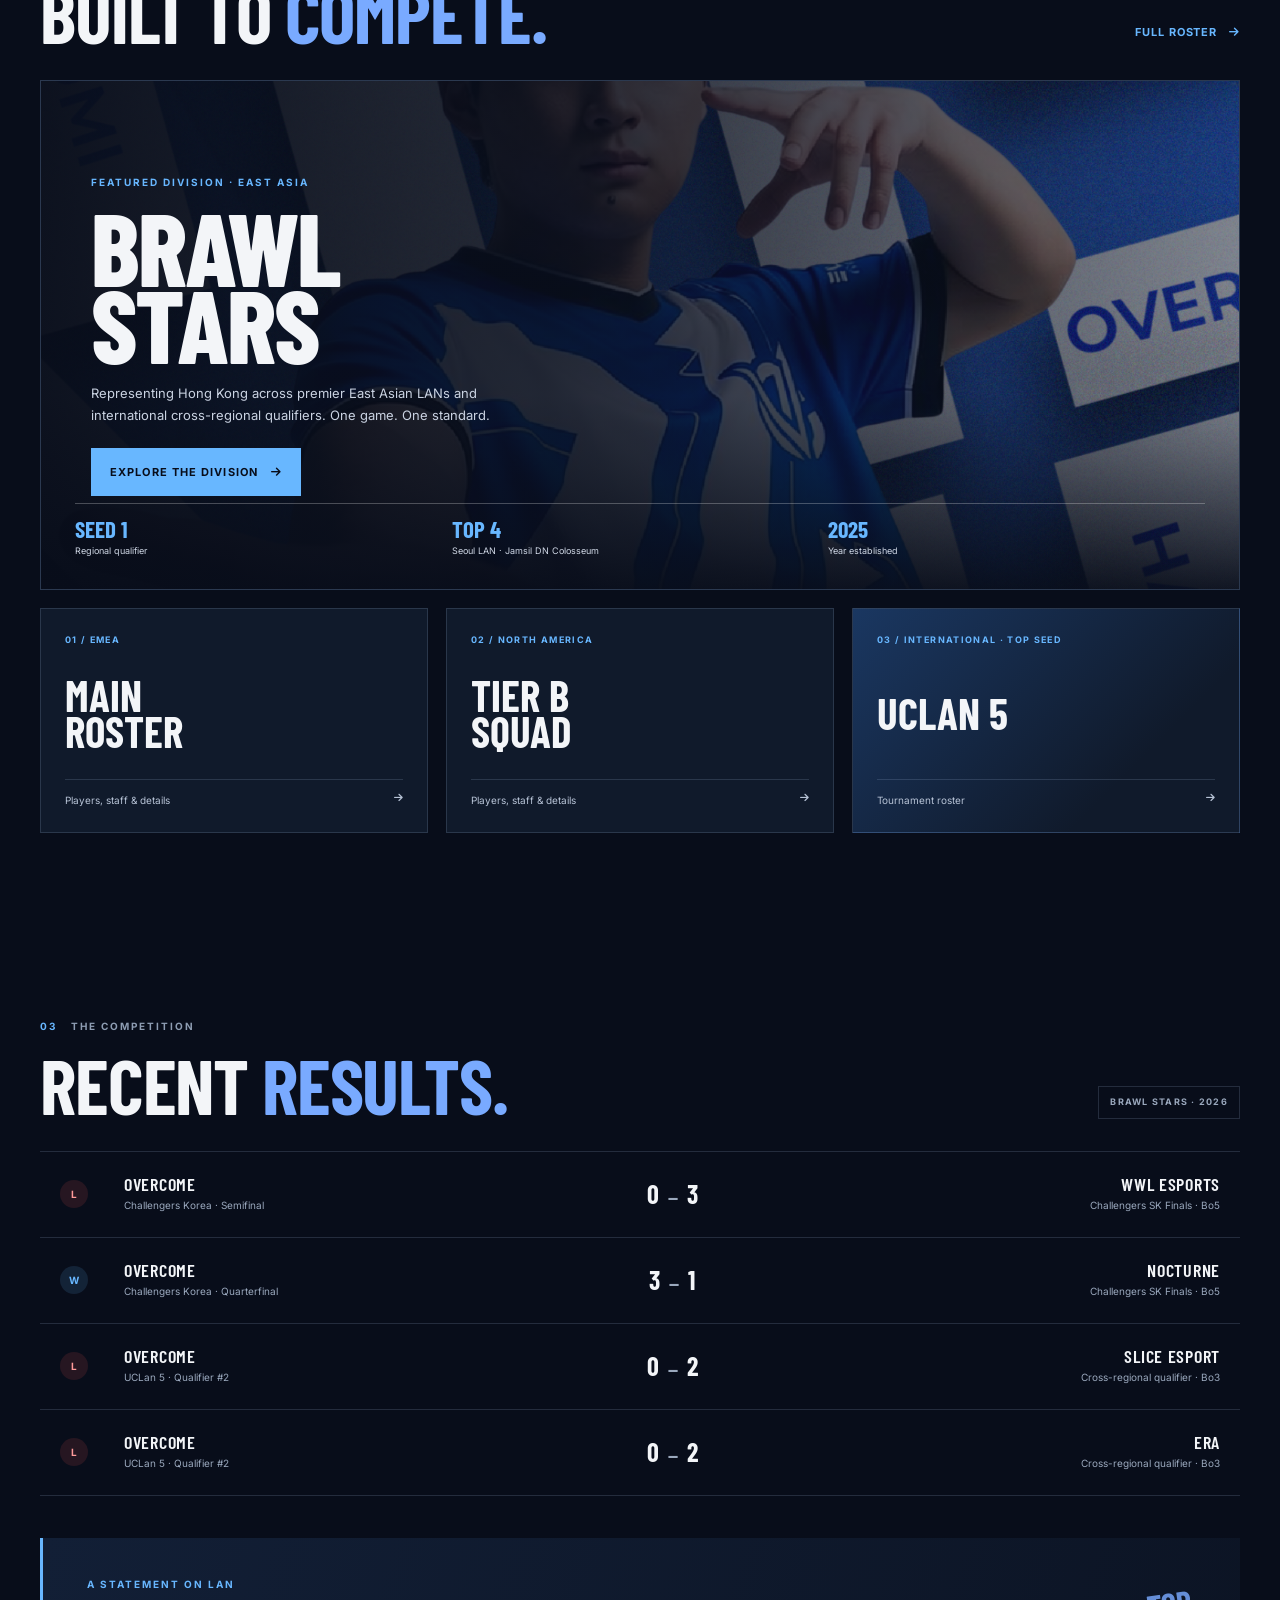
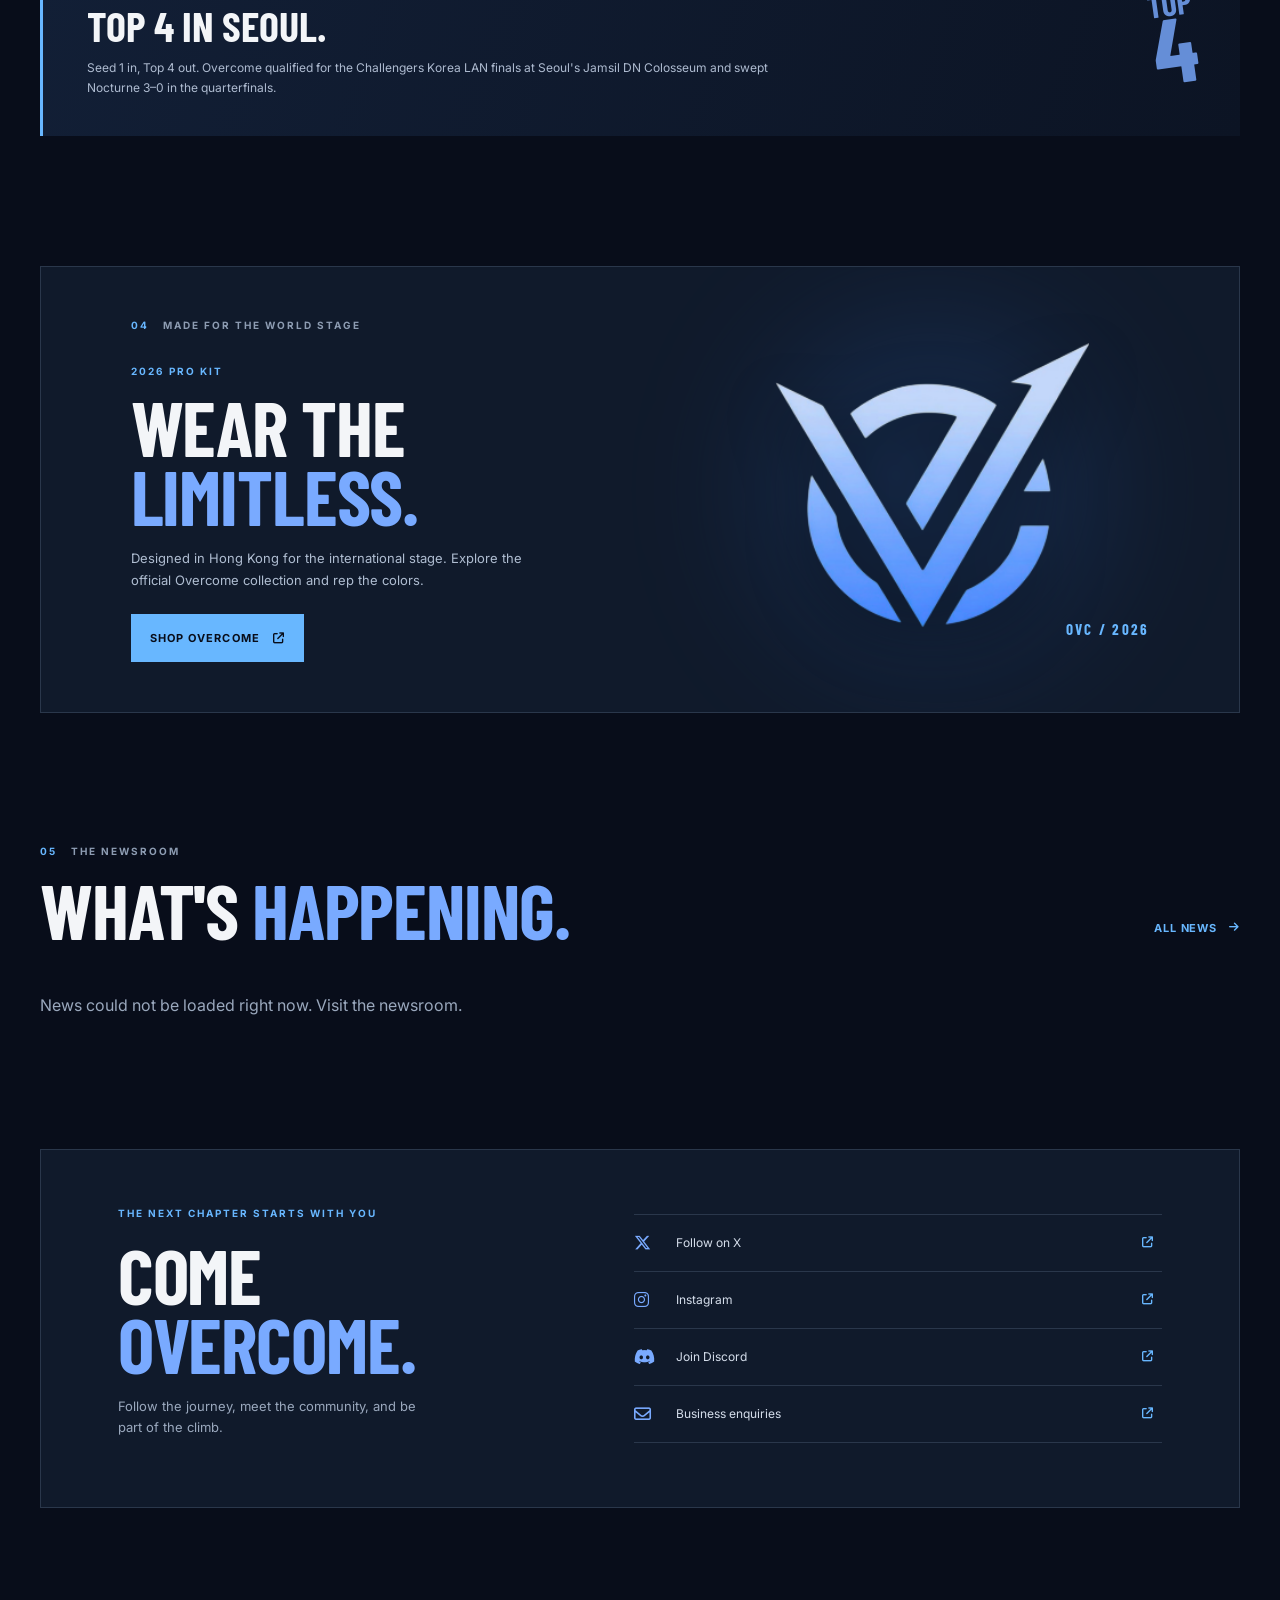
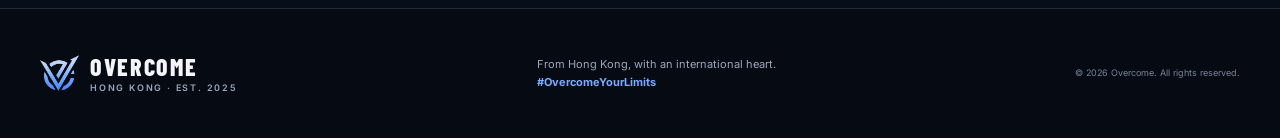
==== commit 7bb961f8: "BIG UPDATE" ====
--- a/index.html
+++ b/index.html
@@ -1,504 +1,199 @@
-<!DOCTYPE html>
+<!doctype html>
 <html lang="en">
 <head>
-  <meta charset="UTF-8" />
+  <meta charset="UTF-8">
+  <meta name="viewport" content="width=device-width, initial-scale=1">
+  <meta name="theme-color" content="#080d1a">
+  <meta name="description" content="Overcome is a Hong Kong esports organization established in 2025, competing globally in Brawl Stars. From Hong Kong, with an international heart.">
   <link rel="icon" href="assets/images/ovc.png" type="image/png">
-  <meta name="viewport" content="width=device-width, initial-scale=1.0"/>
-  <title>Overcome | Rising Brawl Stars Esports APAC</title>
+  <title>Overcome | From Hong Kong, for the world</title>
   <link rel="preconnect" href="https://fonts.googleapis.com">
   <link rel="preconnect" href="https://fonts.gstatic.com" crossorigin>
-  <link href="https://fonts.googleapis.com/css2?family=Orbitron:wght@500;700&family=Roboto:wght@400;700&display=swap" rel="stylesheet">
+  <link href="https://fonts.googleapis.com/css2?family=Barlow+Condensed:wght@500;600;700;800;900&family=Inter:wght@400;500;600;700&display=swap" rel="stylesheet">
   <link rel="stylesheet" href="https://cdnjs.cloudflare.com/ajax/libs/font-awesome/6.5.2/css/all.min.css">
-  <link rel="stylesheet" href="style/style.css"/>
-  <style>
-    .latest-news {
-  padding: 60px 6%;
-}
-
-#latest-post {
-  max-width: 600px;
-  margin: auto;
-}
-
-.latest-card {
-  background: linear-gradient(
-    145deg,
-    rgba(20,30,60,0.6),
-    rgba(10,15,30,0.7)
-  );
-  border: 1px solid rgba(89,151,251,0.2);
-  border-radius: 18px;
-  overflow: hidden;
-  transition: .3s;
-}
-
-.latest-card:hover {
-  transform: translateY(-6px);
-  box-shadow: 0 15px 40px rgba(0,0,0,.4);
-}
-
-.latest-card img {
-  width: 100%;
-  height: 260px;
-  object-fit: cover;
-}
-
-.latest-content {
-  padding: 20px;
-}
-
-.latest-content h3 {
-  margin-bottom: 10px;
-}
-
-.latest-content small {
-  opacity: .6;
-}
-
-.youtube-container {
-  max-width: 1000px;
-  margin: 40px auto;
-  padding: 20px;
-}
-
-.youtube-container iframe {
-  width: 100%;
-  height: 550px;
-  border-radius: 12px;
-  display: block;
-  box-shadow: 0 0 20px rgba(89, 151, 251, 0.4), 0 8px 32px rgba(89, 151, 251, 0.2);
-  border: 1px solid rgba(89, 151, 251, 0.3);
-}
-
-
-@media (max-width: 768px) {
-  .youtube-container iframe {
-    height: 300px;
-  }
-}
-
-.countdown-wrap {
-  grid-column: 1 / -1;
-  width: 100%;
-  text-align: center;
-  margin: 0 0 1rem;
-}
-
-.countdown-title {
-  margin: 0 0 .5rem;
-  text-align: center;
-  color: #ffd94d;
-}
-
-#countdown {
-  display: block;
-  width: 100%;
-  margin: 0 auto;
-  text-align: center;
-  font-size: clamp(1.2rem, 3vw, 2rem);
-  font-weight: 700;
-  letter-spacing: .04em;
-  color: #f2f7ff;
-}
-
-  </style>
+  <link rel="stylesheet" href="style/style.css">
 </head>
 <body>
-   <div class="nav-overlay"></div> 
-  <header>
-    <nav>
-  <div class="logo">OVERCOME</div>
-
-  <div class="nav-links">
-    <a href="#home">Home</a>
-    <a href="https://evo9x.gg/collections/overcome">Shop</a>
-    <a href="#roster">Roster</a>
-    <a href="#news">News</a>
-    <a href="#social">Social</a>
-    <a href="#contact">Contact</a>
+  <div class="nav-overlay"></div>
+  <header class="site-header">
+    <nav class="site-nav" aria-label="Main navigation">
+      <a class="brand" href="index.html" aria-label="Overcome home">
+        <img src="assets/images/ovc.png" alt="">
+        <span>OVERCOME<small>HONG KONG</small></span>
+      </a>
+      <div class="nav-links">
+        <a href="#teams">Teams</a>
+        <a href="#results">Results</a>
+        <a href="news.html">News</a>
+        <a href="#about">About</a>
+      </div>
+      <a class="nav-cta" href="https://evo9x.gg/collections/overcome" target="_blank" rel="noopener noreferrer">2026 PRO KIT <i class="fa-solid fa-arrow-up-right-from-square" aria-hidden="true"></i></a>
+      <button class="nav-toggle" type="button" aria-label="Open navigation" aria-expanded="false" aria-controls="mobile-menu"><i class="fa-solid fa-bars" aria-hidden="true"></i></button>
+    </nav>
+  </header>
+  <div class="nav-panel" id="mobile-menu" aria-label="Mobile navigation">
+    <button class="nav-close" type="button" aria-label="Close navigation"><i class="fa-solid fa-xmark" aria-hidden="true"></i></button>
+    <a href="#teams">Teams</a>
+    <a href="#results">Results</a>
+    <a href="roster.html">Roster</a>
+    <a href="news.html">News</a>
+    <a href="#about">About</a>
+    <a href="https://evo9x.gg/collections/overcome" target="_blank" rel="noopener noreferrer">2026 Pro Kit</a>
   </div>
 
-  <div class="nav-toggle">
-    <i class="fas fa-bars"></i>
-  </div>
-</nav>
+  <main id="main">
+    <section class="hero" id="home">
+      <div class="hero-copy">
+        <p class="eyebrow"><span class="eyebrow-dot"></span> HONG KONG · EST. 2025 · BRAWL STARS</p>
+        <h1>FROM HONG KONG,<br><span>WITH AN INTERNATIONAL<br>HEART.</span></h1>
+        <p class="hero-intro">A Hong Kong esports organization with a global ambition. We compete in Brawl Stars across regions, bringing East Asian talent to the international stage.</p>
+        <div class="hero-actions">
+          <a class="button button-primary" href="#teams">Explore our teams <i class="fa-solid fa-arrow-right" aria-hidden="true"></i></a>
+          <a class="button button-outline" href="https://discord.gg/8NGcY3fSVK" target="_blank" rel="noopener noreferrer">Join the community <i class="fa-brands fa-discord" aria-hidden="true"></i></a>
+        </div>
+        <p class="hero-motto">PREPARE LIKE THE BEST IN THE WORLD <span>#OVERCOMEYOURLIMITS</span></p>
+      </div>
+      <div class="hero-visual" data-artwork-slot="hero-key-art">
+        <div class="hero-art-glow"></div>
+        <img class="hero-roster-art" src="assets/images/2026-04-25-overcomemainemea2026.png" alt="Overcome 2026 EMEA roster artwork">
+        <img class="hero-emblem" src="assets/images/ovc.png" alt="Overcome emblem">
+        <span class="hero-visual-label">ONE TEAM. EVERY REGION.</span>
+      </div>
+    </section>
 
-  </header>
-  <div class="nav-panel">
-  <div class="nav-close"><i class="fas fa-times"></i></div>
+    <section class="identity section-shell" id="identity">
+      <div class="section-kicker"><span>01</span> THE ORGANIZATION</div>
+      <div class="identity-layout">
+        <h2>ONE STANDARD.<br><span>NO BORDERS.</span></h2>
+        <div class="identity-copy">
+          <p>Founded in 2025 in Hong Kong, Overcome is built to connect East Asian mobile esports talent with the international stage. We compete globally in Brawl Stars, representing our roots with an international heart.</p>
+          <p>Our teams prepare with purpose, grow together, and take on every challenge under one banner: <strong>#OvercomeYourLimits</strong>.</p>
+          <a class="text-link" href="roster.html">Meet the players and staff <i class="fa-solid fa-arrow-right" aria-hidden="true"></i></a>
+        </div>
+      </div>
+      <div class="identity-facts">
+        <div><strong>2025</strong><span>Established</span></div>
+        <div><strong>HKG</strong><span>Our home</span></div>
+        <div><strong>GLOBAL</strong><span>Our stage</span></div>
+        <div><strong>BRAWL STARS</strong><span>Our game</span></div>
+      </div>
+    </section>
 
-  <a href="#home">Home</a>
-  <a href="https://evo9x.gg/collections/overcome">Shop</a>
-  <a href="#roster">Roster</a>
-  <a href="#news">News</a>
-  <a href="#social">Social</a>
-  <a href="#contact">Contact</a>
-</div>
-<main>
+    <section class="teams-section section-shell" id="teams">
+      <div class="section-heading">
+        <div><div class="section-kicker"><span>02</span> THE DIVISIONS</div><h2>BUILT TO <span>COMPETE.</span></h2></div>
+        <a class="text-link" href="roster.html">Full roster <i class="fa-solid fa-arrow-right" aria-hidden="true"></i></a>
+      </div>
+      <article class="featured-division" data-artwork-slot="featured-team-art">
+        <img class="division-art" src="assets/images/2026-07-20-ROSTER ANNOUNCMENT.png" alt="Overcome Challengers Korea roster announcement artwork">
+        <div class="division-shade"></div>
+        <div class="division-copy">
+          <p class="eyebrow">FEATURED DIVISION · EAST ASIA</p>
+          <h3>BRAWL<br>STARS</h3>
+          <p>Representing Hong Kong across premier East Asian LANs and international cross-regional qualifiers. One game. One standard.</p>
+          <a class="button button-primary" href="roster.html#korea">Explore the division <i class="fa-solid fa-arrow-right" aria-hidden="true"></i></a>
+        </div>
+        <div class="division-highlights">
+          <div><strong>SEED 1</strong><span>Regional qualifier</span></div>
+          <div><strong>TOP 4</strong><span>Seoul LAN · Jamsil DN Colosseum</span></div>
+          <div><strong>2025</strong><span>Year established</span></div>
+        </div>
+      </article>
+      <div class="division-grid">
+        <a class="division-tile" href="roster.html#emea">
+          <span class="tile-index">01 / EMEA</span><h3>MAIN<br>ROSTER</h3><span class="tile-link">Players, staff & details <i class="fa-solid fa-arrow-right" aria-hidden="true"></i></span>
+        </a>
+        <a class="division-tile" href="roster.html#north-america">
+          <span class="tile-index">02 / NORTH AMERICA</span><h3>TIER B<br>SQUAD</h3><span class="tile-link">Players, staff & details <i class="fa-solid fa-arrow-right" aria-hidden="true"></i></span>
+        </a>
+        <a class="division-tile division-tile-image" data-artwork-slot="uclan-tournament-art" href="roster.html#uclan">
+          <span class="tile-index">03 / INTERNATIONAL · TOP SEED</span><h3>UCLAN 5</h3><span class="tile-link">Tournament roster <i class="fa-solid fa-arrow-right" aria-hidden="true"></i></span>
+        </a>
+      </div>
+    </section>
 
-  <section class="hero" id="home" style="margin-top: 7rem;" >
-    <div class="hero-content">
-      <h1>OVERCOME</h1>
-      <p>Rising Brawl Stars Esports Organization<br>APAC Region • EST 2025</p>
-      <h2 class="no-after">About Us</h2>
-      <p>Founded in 2025 and based in APAC, Overcome has quickly risen as a dynamic force in the competitive Brawl Stars scene. Our organization embodies the perfect fusion of regional passion and global drive, pushing limits across APAC and beyond. We believe in overcoming challenges through raw talent, unbreakable teamwork, and uncompromising professionalism. Our roster features dedicated players, experienced management, and passionate staff united by one goal: to break barriers, dominate the competitive landscape, and inspire the next wave of esports athletes. At Overcome, we're not just building a team — we're forging a legacy of resilience. With a rapidly growing and highly engaged community, we're establishing ourselves as a premier destination for top talent, fans, and strategic partners in the Brawl Stars esports industry.</p>
-      <a href="https://x.com/Overcome_OVC" target="_blank" class="btn">#OvercomeYourLimits</a>
-    </div>
-  </section>
+    <section class="results-section section-shell" id="results">
+      <div class="section-heading">
+        <div><div class="section-kicker"><span>03</span> THE COMPETITION</div><h2>RECENT <span>RESULTS.</span></h2></div>
+        <span class="results-note">BRAWL STARS · 2026</span>
+      </div>
+      <div class="results-list" aria-label="Recent Overcome match results">
+        <article class="result-row"><span class="result-status loss">L</span><div class="result-team"><strong>OVERCOME</strong><span>Challengers Korea · Semifinal</span></div><strong class="result-score">0 <i>—</i> 3</strong><div class="result-opponent"><strong>WWL ESPORTS</strong><span>Challengers SK Finals · Bo5</span></div></article>
+        <article class="result-row"><span class="result-status win">W</span><div class="result-team"><strong>OVERCOME</strong><span>Challengers Korea · Quarterfinal</span></div><strong class="result-score">3 <i>—</i> 1</strong><div class="result-opponent"><strong>NOCTURNE</strong><span>Challengers SK Finals · Bo5</span></div></article>
+        <article class="result-row"><span class="result-status loss">L</span><div class="result-team"><strong>OVERCOME</strong><span>UCLan 5 · Qualifier #2</span></div><strong class="result-score">0 <i>—</i> 2</strong><div class="result-opponent"><strong>SLICE ESPORT</strong><span>Cross-regional qualifier · Bo3</span></div></article>
+        <article class="result-row"><span class="result-status loss">L</span><div class="result-team"><strong>OVERCOME</strong><span>UCLan 5 · Qualifier #2</span></div><strong class="result-score">0 <i>—</i> 2</strong><div class="result-opponent"><strong>ERA</strong><span>Cross-regional qualifier · Bo3</span></div></article>
+      </div>
+      <div class="achievement-callout">
+        <div><p class="eyebrow">A STATEMENT ON LAN</p><h3>TOP 4 IN SEOUL.</h3><p>Seed 1 in, Top 4 out. Overcome qualified for the Challengers Korea LAN finals at Seoul's Jamsil DN Colosseum and swept Nocturne 3–0 in the quarterfinals.</p></div>
+        <span class="achievement-mark">TOP<br><strong>4</strong></span>
+      </div>
+    </section>
 
-<section id="streams">
-  <h2>STREAMS</h2>
-  <h3 class="h2-style">UCLan 5 Tournament!</h3>
-  <h3 style="text-align:center;" class="h2-style">The UCLan 5 starts in:</h2>
-      <div id="countdown" style="font-size: 2em; text-align: center; font-weight: bold;"></div>
-      <script>
-        function updateCountdown() {
-          const eventDate = new Date('2026-11-07T10:00:00+01:00');
-          const now = new Date();
-          const diff = eventDate - now;
-      
-          if (diff <= 0) {
-            document.getElementById('countdown').innerText = 'The UCLan 5 has started!';
-            return;
-          }
-      
-           const days = Math.floor(diff / (1000 * 60 * 60 * 24));
-           const hours = Math.floor((diff / (1000 * 60 * 60)) % 24);
-           const minutes = Math.floor((diff / 1000 / 60) % 60);
-          const seconds = Math.floor((diff / 1000) % 60);
-      
-          
-          document.getElementById('countdown').innerText =
-            `${days}d ${hours}h ${minutes}m ${seconds}s`;
-        }
-      
-        updateCountdown();
-        setInterval(updateCountdown, 1000);
-      </script>
-  <div class="youtube-container">
-    <iframe
-    src="https://player.twitch.tv/?channel=uclouvaincefucesports&parent=overcome-ovc.github.io&autoplay=false&muted=true"
-    width="560"
-    height="315"
-    frameborder="0"
-    allowfullscreen="true"
-    scrolling="no">
-</iframe>
-  </section>
-<section id="roster">
-  <h2>ROSTER</h2>
+    <section class="kit-section section-shell" data-artwork-slot="pro-kit-product-image">
+      <div class="kit-copy"><div class="section-kicker"><span>04</span> MADE FOR THE WORLD STAGE</div><p class="eyebrow">2026 PRO KIT</p><h2>WEAR THE<br><span>LIMITLESS.</span></h2><p>Designed in Hong Kong for the international stage. Explore the official Overcome collection and rep the colors.</p><a class="button button-primary" href="https://evo9x.gg/collections/overcome" target="_blank" rel="noopener noreferrer">Shop Overcome <i class="fa-solid fa-arrow-up-right-from-square" aria-hidden="true"></i></a></div>
+      <div class="kit-art"><img src="assets/images/ovc.png" alt="Overcome emblem" loading="lazy"><span>OVC / 2026</span></div>
+    </section>
 
-  <p style="text-align:center; font-size: clamp(1.1rem, 3.2vw, 1.35rem); max-width: 760px; margin: 0 auto 2.5rem; color: #c0d8ff;">
-    Roster for 2026 season<br>
-    Follow <a href="https://x.com/Overcome_OVC">@Overcome_OVC</a> for updates
-  </p>
+    <section class="news-section section-shell" id="news">
+      <div class="section-heading"><div><div class="section-kicker"><span>05</span> THE NEWSROOM</div><h2>WHAT'S <span>HAPPENING.</span></h2></div><a class="text-link" href="news.html">All news <i class="fa-solid fa-arrow-right" aria-hidden="true"></i></a></div>
+      <div class="news-grid" id="latest-posts" aria-live="polite"><p class="loading">Loading latest news…</p></div>
+    </section>
 
-<h3 class="h2-style">UCLan 5 Tournament</h3>
-  <div class="placeholder-grid">
-<div class="player-card">
-      <h3>Prissme</h3>
-      <p>Player</p>
-      <img src="assets/flags/be.svg" class="flag">
-      <p>
-        <a href="https://www.twitch.tv/prissmetv" target="_blank" class="social-icon"><i class="fab fa-twitch"></i></a>
-        <a href="https://www.youtube.com/channel/UCBuKuWW8dkdHLBWsQ22jL0Q" target="_blank" class="social-icon"><i class="fab fa-youtube"></i></a>
-      </p>
-    </div>
+    <section class="community-section section-shell" id="about">
+      <div class="community-copy"><p class="eyebrow">THE NEXT CHAPTER STARTS WITH YOU</p><h2>COME<br><span>OVERCOME.</span></h2><p>Follow the journey, meet the community, and be part of the climb.</p></div>
+      <div class="community-links">
+        <a href="https://x.com/Overcome_OVC" target="_blank" rel="noopener noreferrer"><i class="fa-brands fa-x-twitter" aria-hidden="true"></i><span>Follow on X</span><i class="fa-solid fa-arrow-up-right-from-square" aria-hidden="true"></i></a>
+        <a href="https://www.instagram.com/overcome_ovc/" target="_blank" rel="noopener noreferrer"><i class="fa-brands fa-instagram" aria-hidden="true"></i><span>Instagram</span><i class="fa-solid fa-arrow-up-right-from-square" aria-hidden="true"></i></a>
+        <a href="https://discord.gg/8NGcY3fSVK" target="_blank" rel="noopener noreferrer"><i class="fa-brands fa-discord" aria-hidden="true"></i><span>Join Discord</span><i class="fa-solid fa-arrow-up-right-from-square" aria-hidden="true"></i></a>
+        <a href="mailto:overcome.ovc@gmail.com"><i class="fa-regular fa-envelope" aria-hidden="true"></i><span>Business enquiries</span><i class="fa-solid fa-arrow-up-right-from-square" aria-hidden="true"></i></a>
+      </div>
+    </section>
+  </main>
 
-    <div class="player-card">
-      <h3>Mxgic</h3>
-      <p>Player</p>
-      <img src="assets/flags/be.svg" class="flag">
-      <!--<p>
-        <a href="https://x.com/GumosYT" target="_blank" class="social-icon"><i class="fab fa-x-twitter"></i></a>
-        <a href="https://www.youtube.com/@TAGUMY" target="_blank" class="social-icon"><i class="fab fa-youtube"></i></a>
-      </p>-->
-    </div>
-
-    <div class="player-card">
-      <h3>nizor</h3>
-      <p>Player</p>
-      <img src="assets/flags/fr.svg" class="flag">
-      <p>
-      
-      </p>
-    </div>
-  </div>
-  
-  <h3 class="h2-style">Korea Challengers Roster (3rd-4th place)</h3>
-  <div class="placeholder-grid">
-<div class="player-card">
-      <h3>Banchan</h3>
-      <p>Player & Content Creator & Streamer</p>
-      <img src="assets/flags/kr.svg" class="flag">
-      <p>
-        <a href="https://x.com/OpnbMitbanchan" target="_blank" class="social-icon"><i class="fab fa-x-twitter"></i></a>
-        <a href="https://www.youtube.com/@Mitbanchan" target="_blank" class="social-icon"><i class="fab fa-youtube"></i></a>
-      </p>
-    </div>
-
-    <div class="player-card">
-      <h3>Gumos</h3>
-      <p>Player</p>
-      <img src="assets/flags/kr.svg" class="flag">
-      <p>
-        <a href="https://x.com/GumosYT" target="_blank" class="social-icon"><i class="fab fa-x-twitter"></i></a>
-        <a href="https://www.youtube.com/@TAGUMY" target="_blank" class="social-icon"><i class="fab fa-youtube"></i></a>
-      </p>
-    </div>
-
-    <div class="player-card">
-      <h3>Habin</h3>
-      <p>Player</p>
-      <img src="assets/flags/kr.svg" class="flag">
-      <p>
-      
-      </p>
-    </div>
-
-    <div class="player-card">
-      <h3>Yossy</h3>
-      <p>Coach</p>
-      <img src="assets/flags/jp.svg" class="flag">
-      <p>
-        <a href="https://x.com/yossy_bs77" target="_blank" class="social-icon"><i class="fab fa-x-twitter"></i></a>
-      </p>
-
-    </div> 
-
-<div class="player-card">
-      <h3>Bearguba</h3>
-      <p>Manager</p>
-      <img src="assets/flags/hk.svg" class="flag">
-      <p>
-        <a href="https://x.com/beargubagg" target="_blank" class="social-icon"><i class="fab fa-x-twitter"></i></a>
-      </p>
-    </div>
-  </div>
-  <!--<h3 class="h2-style">EMEA Roster (Brawl Stars Amateur League)</h3>
-
-  <div class="placeholder-grid">
-
-
-    <div class="player-card">
-      <h3>Dusan</h3>
-      <p>EMEA Player</p>
-      <img src="assets/flags/rs.svg" class="flag">
-      <p>
-        <a href="https://x.com/Dusan126352" target="_blank" class="social-icon"><i class="fab fa-x-twitter"></i></a>
-      </p>
-    </div>
-    <div class="player-card">
-      <h3>Styx</h3>
-      <p>EMEA Player</p>
-      <img src="assets/flags/de.svg" class="flag">
-      <p>
-        <a href="https://x.com/weepyBs" target="_blank" class="social-icon"><i class="fab fa-x-twitter"></i></a>
-      </p>
-    </div>
-    <div class="player-card">
-      <h3>Oli</h3>
-      <p>EMEA Player</p>
-      <img src="assets/flags/pl.svg" class="flag">
-      <p>
-        <!--<a href="https://x.com/weepyBs" target="_blank" class="social-icon"><i class="fab fa-x-twitter"></i></a>
-      </p>
-    </div>
-
-  </div> -->
-
-  <h3 class="h2-style">Chess Players</h3>
-
-  <div class="placeholder-grid">
-
-    <div class="player-card">
-      <h3>Ker3isa</h3>
-      <p>Chess Player, Comunity Manager</p>
-      <img src="assets/flags/gt.svg" class="flag">
-      <p>
-        <a href="https://x.com/Ker3isa" target="_blank" class="social-icon"><i class="fab fa-x-twitter"></i></a>
-        <a href="https://www.youtube.com/@Ker3isaGD" target="_blank" class="social-icon"><i class="fab fa-youtube"></i></a>
-        <a href="https://bsky.app/profile/ker3isa.bsky.social" target="_blank" class="social-icon"><i class="fab fa-bluesky"></i></a>
-        <a href="https://www.instagram.com/ofker3isa" target="_blank" class="social-icon"><i class="fab fa-instagram"></i></a>
-        <a href="https://www.twitch.tv/ker3isa" target="_blank" class="social-icon"><i class="fab fa-twitch"></i></a>
-        
-      </p>
-      </p>
-    </div>
-    </div>
-
-    <h3 class="h2-style">Staff</h3>
-
-    <div class="placeholder-grid">
-
-    <div class="player-card">
-      <h3>Bearguba</h3>
-      <p>Manager</p>
-      <img src="assets/flags/hk.svg" class="flag">
-      <p>
-        <a href="https://x.com/beargubagg" target="_blank" class="social-icon"><i class="fab fa-x-twitter"></i></a>
-      </p>
-    </div>
-
-    <!--<div class="player-card">
-      <h3>Razer</h3>
-      <p>EMEA Coach</p>
-      <img src="assets/flags/uz.svg" class="flag">
-      <p>
-        <a href="https://x.com/razerz0ne" target="_blank" class="social-icon"><i class="fab fa-x-twitter"></i></a>
-        <a href="https://www.youtube.com/channel/UC9VfHmlnG8QKyc1pA2Yb45Q" target="_blank" class="social-icon"><i class="fab fa-youtube"></i></a>
-        <a href="https://www.twitch.tv/razersfly" target="_blank" class="social-icon"><i class="fab fa-twitch"></i></a>
-        <a href="https://www.tiktok.com/@razersfly" target="_blank" class="social-icon"><i class="fab fa-tiktok"></i></a>
-        <a href="https://t.me/razerzonetgk" target="_blank" class="social-icon"><i class="fab fa-telegram"></i></a>
-      </p>
-    </div>-->
-
-    <div class="player-card">
-      <h3>SPV</h3>
-      <p>Content Creator</p>
-      <img src="assets/flags/ua.svg" class="flag">
-      <p>
-        <a href="https://x.com/spvukraine12" target="_blank" class="social-icon"><i class="fab fa-x-twitter"></i></a>
-        <a href="https://www.youtube.com/@llc_spv" target="_blank" class="social-icon"><i class="fab fa-youtube"></i></a>
-        <a href="https://t.me/spvua" target="_blank" class="social-icon"><i class="fab fa-telegram"></i></a>
-      </p>
-    </div>
-
-    <div class="player-card">
-    <!--<a href="maly_misiek.html" target="_blank">-->
-      <h3>maly_misiek</h3>
-      <p>Web Developer</p>
-      <img src="assets/flags/pl.svg" class="flag">
-      <p>
-        <a href="https://x.com/maly_misiek" target="_blank" class="social-icon"><i class="fab fa-x-twitter"></i></a>
-        <a href="https://www.youtube.com/@maly_misiek" target="_blank" class="social-icon"><i class="fab fa-youtube"></i></a>
-      </p>
-    <!--</a>-->
-    </div>
-
-      <div class="player-card">
-      <h3>CordiGoat</h3>
-      <p>Graphic Designer</p>
-      <img src="assets/flags/gt.svg" class="flag">
-      <p>
-        <a href="https://x.com/CordiDaGoat" target="_blank" class="social-icon"><i class="fab fa-x-twitter"></i></a>
-        <a href="https://www.instagram.com/cordigoat_bs/" target="_blank" class="social-icon"><i class="fab fa-instagram"></i></a>
-        <a href="https://www.tiktok.com/@cordidagoat" target="_blank" class="social-icon"><i class="fab fa-tiktok"></i></a>
-      </p>
-    </div>
-
-      <div class="player-card">
-      <h3>Jakec</h3>
-      <p>Comunity Manager</p>
-      <img src="assets/flags/kr.svg" class="flag">
-      <p>
-        <!--<a href="https://x.com/CordiDaGoat" target="_blank" class="social-icon"><i class="fab fa-x-twitter"></i></a>-->
-        <a href="https://www.instagram.com/jakec69420" target="_blank" class="social-icon"><i class="fab fa-instagram"></i></a>
-        <a href="https://www.tiktok.com/@jakec69420" target="_blank" class="social-icon"><i class="fab fa-tiktok"></i></a>
-        <a href="https://youtube.com/@jakec69420" target="_blank" class="social-icon"><i class="fab fa-youtube"></i></a>
-      </p>
-    </div>
-    </div>
-  </div>
-</section>
-  <section id="news" style="background: linear-gradient(#02103c, #0c1325);">
-    <h2>NEWS</h2>
-    <div class="latest-news">
-      <h2 class="no-after" style="text-align:center; font-size:1.5rem; color:#b3d4ff; margin-bottom: 10px;">Latest News</h2>
-      <div id="latest-post">
-        <p>Loading latest news…</p>
-      </div>
-    </div>
-    <p style="text-align:center; font-size:1.5rem; color:#b3d4ff;">
-      Newest Post<br>
-      <a href="news.html">See all posts -></a>
-    </p>
-  </section>
-  <section id="social" style="background: linear-gradient(#0c1325, #0a0a14);">
-    <h2>JOIN OVERCOME</h2>
-    <div class="socials">
-      <a href="https://x.com/Overcome_OVC" target="_blank">𝕏 Twitter</a>
-      <a href="https://discord.gg/8NGcY3fSVK" target="_blank">Discord</a>
-      <a href="https://www.instagram.com/overcome_ovc/" target="_blank">Instagram</a>
-    </div>
-  </section>
-
-  <section id="contact">
-    <h2>CONTACT / BUSINESS</h2>
-    <p style="text-align:center; font-size:1.5rem; color:#b3d4ff;">
-      Partnerships, sponsorships, inquiries:<br>
-      <a href="mailto:overcome.ovc@gmail.com">overcome.ovc@gmail.com</a>
-    </p>
-    
-  </section>
-</main>
-   <footer>
-  <div class="footer-content">
-    <div class="footer-column">
-      <h3>Overcome</h3>
-      <p>Rising Brawl Stars Esports Organization.</p>
-    </div>
-
-    <div class="footer-column">
-      <h3>Quick Links</h3>
-      <ul>
-        <li><a href="https://evo9x.gg/collections/overcome">Shop</a></li>
-        <li><a href="/home/news.html">News</a></li>
-      </ul>
-    </div>
-
-    <div class="footer-column">
-      <h3>Contact</h3>
-      <p>Follow us on:</p>
-      <div class="footer-social">
-        <a href="https://discord.gg/8NGcY3fSVK" target="_blank" aria-label="Discord"><i class="fab fa-discord"></i></a>
-        <a href="https://x.com/Overcome_OVC" target="_blank" aria-label="X (Twitter)"><i class="fab fa-x-twitter"></i></a>
-        <a href="https://www.instagram.com/overcome_ovc/" target="_blank" class="social-icon"><i class="fab fa-instagram"></i></a>
-      </div>
-    </div>
-  </div>
-
-  <div class="footer-bottom">
-    <p>&copy; 2025-2026 Overcome. All rights reserved.</p>
-  </div>
-</footer>
-<script src="scripts/nav.js"></script>
+  <footer class="site-footer">
+    <a class="brand footer-brand" href="index.html"><img src="assets/images/ovc.png" alt=""><span>OVERCOME<small>HONG KONG · EST. 2025</small></span></a>
+    <p>From Hong Kong, with an international heart.<br><strong>#OvercomeYourLimits</strong></p>
+    <span class="copyright">© 2026 Overcome. All rights reserved.</span>
+  </footer>
+  <script>
+    (async function () {
+      const container = document.getElementById("latest-posts");
+      try {
+        const response = await fetch("https://raw.githubusercontent.com/overcome-ovc/home/main/news/index.json");
+        if (!response.ok) throw new Error(`News request failed with HTTP ${response.status}`);
+        const posts = await response.json();
+        if (!Array.isArray(posts)) throw new Error("News index must be an array");
+        posts.sort((a, b) => new Date(b.date) - new Date(a.date));
+        container.replaceChildren();
+        posts.slice(0, 3).forEach((post, index) => {
+          const link = document.createElement("a");
+          link.className = `news-card${index === 0 ? " news-card-featured" : ""}`;
+          link.href = `post.html?file=${encodeURIComponent(post.file)}`;
+          const image = document.createElement("img");
+          image.src = post.image || "assets/images/ovc.png";
+          image.alt = "";
+          image.loading = "lazy";
+          const content = document.createElement("div");
+          content.className = "news-card-content";
+          const date = document.createElement("span");
+          date.className = "news-date";
+          date.textContent = post.date;
+          const title = document.createElement("h3");
+          title.textContent = post.title;
+          const readMore = document.createElement("span");
+          readMore.className = "news-read-more";
+          readMore.textContent = "Read story";
+          content.append(date, title, readMore);
+          link.append(image, content);
+          container.append(link);
+        });
+        if (!posts.length) container.textContent = "No news has been published yet.";
+      } catch (error) {
+        console.error("Could not load Overcome news:", error);
+        container.innerHTML = '<p class="loading">News could not be loaded right now. Visit <a href="news.html">the newsroom</a>.</p>';
+      }
+    })();
+  </script>
+  <script src="scripts/nav.js"></script>
 </body>
-<script>
-(async function(){
-  const repoRawBase = "https://raw.githubusercontent.com/overcome-ovc/home/main/news/";
-  const el = document.getElementById("latest-post");
-
-  try {
-    const res = await fetch(repoRawBase + "index.json");
-    const posts = await res.json();
-
-    if (!posts.length) {
-      el.innerHTML = "<p>No news yet.</p>";
-      return;
-    }
-
-    posts.sort((a,b)=> new Date(b.date) - new Date(a.date));
-    const latest = posts[0];
-
-    const img = latest.image || "assets/images/ovc.png";
-
-    el.innerHTML = `
-      <article class="latest-card">
-        <a href="post.html?file=${encodeURIComponent(latest.file)}" style="text-decoration:none;color:inherit;">
-          <img src="${img}" alt="${latest.title}">
-          <div class="latest-content">
-            <h3>${latest.title}</h3>
-            <small>${latest.date}</small>
-          </div>
-        </a>
-      </article>
-    `;
-
-  } catch(err) {
-    el.innerHTML = "<p style='color:red;'>Error loading news</p>";
-    console.error(err);
-  }
-})();
-</script>
 </html>
--- a/style/style.css
+++ b/style/style.css
@@ -1,445 +1,322 @@
-/* ================= RESET ================= */
-* {
-  margin: 0;
-  padding: 0;
-  box-sizing: border-box;
-}
-
-html { scroll-behavior: smooth; }
-
-/* ================= GLOBAL ================= */
-
-html, body {
-  overflow-x: hidden;
-} 
-body {
-  background: #0a0a14;
-  color: #e0f0ff;
-  font-family: 'Roboto', sans-serif;
-  line-height: 1.6;
-  transition: background .4s, color .4s;
-
-  overflow-x: hidden;
-}
-
-body.menu-open {
-  overflow: hidden;
-}
-
-a {
-  color: #5997fb;
-  text-decoration: none;
-}
-a:hover { color: #80affd; }
-
-.flag {
-  width: 50px;
-  height: 44px;
-  object-fit: cover;
-  border-radius: 3px;
-  margin-right: 3px;
-}
-
-.gold {
-    background: linear-gradient(145deg, rgba(255, 215, 0, 0.15), rgba(255, 185, 0, 0.25));
-    border: 1px solid rgba(255, 215, 0, 0.45);
-    box-shadow: 0 20px 40px rgba(255, 190, 0, 0.18);
-    border-radius: 24px;
-    padding: 24px;
-    margin-bottom: 40px;
-  }
-
-.gold h3.h2-style {
-    color: #ffd94d;
-    text-shadow: 0 0 14px rgba(255, 215, 0, 0.6);
-  }
-
-  .gold .player-card {
-    background: rgba(255, 230, 150, 0.08);
-    border: 1px solid rgba(255, 215, 0, 0.25);    border-radius: 18px;
-    transition: transform 0.25s ease, box-shadow 0.25s ease, border-color 0.25s ease;
-  }
-
-  .gold .player-card:hover {
-    transform: translateY(-6px);
-    border-color: rgba(255, 225, 120, 0.65);
-    box-shadow: 0 18px 30px rgba(255, 215, 0, 0.25), inset 0 0 0 1px rgba(255, 230, 160, 0.35);  }
-
-/* ================= NAVBAR ================= */
-header {
-  position: fixed;
-  top: 0;
-  width: 100%;
-  background: rgba(10,15,30,.9);
-  backdrop-filter: blur(12px);
-  border-bottom: 1px solid #1e3a5a;
-  z-index: 600;
-}
-
-nav {
-  max-width: 1400px;
-  margin: 0 auto;
-  padding: 1.1rem 2rem;
-  display: flex;
-  justify-content: space-between;
-  align-items: center;
-}
-
-.logo {
-  font-family: 'Orbitron', sans-serif;
-  font-size: 2.2rem;
-  font-weight: 700;
-  background: linear-gradient(90deg,#5997fb,#80affd);
-  -webkit-background-clip: text;
-  -webkit-text-fill-color: transparent;
-}
-
-.nav-links {
-  list-style: none;
-  display: flex;
-  gap: 2rem;
-}
-.nav-links a {
-  font-size: 1.1rem;
-  font-weight: 500;
-  transition: .3s;
-}
-.nav-links a:hover {
-  color: #5997fb;
-  text-shadow: 0 0 14px rgba(89,151,251,.7);
-}
-
-.nav-toggle {
-  display: none;
-  cursor: pointer;
-  font-size: 1.8rem;
-  color: #5997fb;
-}
-
-/* Mobile panel */
-.nav-overlay {
-  position: fixed;
-  inset: 0;
-  background: rgba(0,0,0,0.45);
-  backdrop-filter: blur(6px);
-  -webkit-backdrop-filter: blur(6px);
-
-  opacity: 0;
-  pointer-events: none;
-  transition: opacity 0.35s ease;
-  z-index: 700;
-}
-
-.nav-overlay.show {
-  opacity: 1;
-  pointer-events: all;
-}
-
-.nav-panel {
-  position: fixed;
-  top: 0;
-  right: -100%;
-  width: 70%;
-  max-width: 300px;
-  height: 100vh;
-  background: rgba(10,10,10,.95);
-  backdrop-filter: blur(10px);
-  padding: 2rem 1.5rem;
-  display: flex;
-  flex-direction: column;
-  transition: right .4s ease;
-  z-index: 1001;
-}
-.nav-panel.show { right: 0; }
-
-.nav-panel a {
-  color: #fff;
-  padding: .6rem 0;
-}
-.nav-panel a:hover { color: #5997fb; }
-
-.nav-close {
-  align-self: flex-end;
-  font-size: 1.5rem;
-  cursor: pointer;
-}
-
-/* ================= HERO ================= */
-.hero {
-  min-height: 200vh;
-  height: auto;
-  background:
-    linear-gradient(rgba(8,12,28,.78), rgba(8,12,28,.88)),
-    url('https://images.unsplash.com/photo-1557683316-973673baf926?auto=format&fit=crop&q=80&w=2000') center/cover;
-  display: flex;
-  align-items: center;
-  justify-content: center;
-  text-align: center;
-  padding: 0 1.5rem;
-}
-
-.hero-content { max-width: 950px; }
-
-.hero h1 {
-  font-family: 'Orbitron', sans-serif;
-  font-size: clamp(3.8rem,11vw,7.8rem);
-  line-height: .92;
-  margin-bottom: 1.8rem;
-  background: linear-gradient(90deg,#80affd,#5997fb,#3b7be0);
-  -webkit-background-clip: text;
-  -webkit-text-fill-color: transparent;
-}
-
-.hero p {
-  font-size: 1.7rem;
-  margin-bottom: 3rem;
-  color: #b3d4ff;
-}
-
-.btn {
-  display: inline-block;
-  padding: 1.2rem 3rem;
-  border-radius: 60px;
-  font-size: 1.4rem;
-  font-weight: 700;
-  color: #fff;
-  background: linear-gradient(90deg,#5997fb,#3b7be0);
-  box-shadow: 0 0 35px rgba(89,151,251,.55);
-  transition: transform .3s ease, box-shadow .3s ease;
-  margin-bottom: 50px;
-}
-.btn:hover {
-  transform: translateY(-5px);
-  box-shadow: 0 0 60px rgba(89,151,251,.85);
-}
-
-/* ================= SECTIONS ================= */
-section {
-  padding: 9rem 2rem;
-  max-width: 1400px;
-  margin: 0 auto;
-}
-
-h2 {
-  font-family: 'Orbitron', sans-serif;
-  font-size: 4rem;
-  text-align: center;
-  margin-bottom: 4.5rem;
-  background: linear-gradient(90deg,#5997fb,#80affd);
-  -webkit-background-clip: text;
-  -webkit-text-fill-color: transparent;
-}
-
-.h2-style {
-  font-family: 'Orbitron', sans-serif;
-  font-size: 2.5rem;
-  text-align: center;
-  margin-bottom: 4.5rem;
-  background: linear-gradient(90deg,#5997fb,#80affd);
-  -webkit-background-clip: text;
-  -webkit-text-fill-color: transparent;
-}
-
-h2::after {
-  content: "";
-  display: block;
-  width: 140px;
-  height: 2px;
-  margin: 1.2rem auto 0;
-  background: linear-gradient(90deg,transparent,#5997fb,transparent);
-}
-
-h2.no-after::after { display: none; }
-
-/* ================= CARDS ================= */
-.placeholder-grid {
-  display: grid;
-  grid-template-columns: repeat(auto-fit, minmax(220px, 220px)); /* 🔥 responsywny grid */
-  gap: 1.6rem;
-  margin-top: 1.5rem;
-  justify-content: center;
-}
-
-.player-card {
-  background: rgba(20,30,60,.38);
-  border: 1px solid #1e3a5a;
-  border-radius: 10px;
-  padding: 1.2rem 1rem;
-  text-align: center;
-  margin-bottom: 1.5rem;
-  transition: transform .25s ease, box-shadow .25s ease, border-color .25s ease;
-}
-.player-card:hover {
-  transform: translateY(-6px) scale(1.01);
-  border-color: #5997fb;
-  box-shadow: 0 0 16px rgba(89,151,251,.28);
-}
-
-.player-card h3 { font-size: 1.25rem; margin-bottom: .4rem; }
-.player-card p { font-size: .95rem; color: #a0c0ff; }
-
-/* ================= STATS ================= */
-.stats-grid {
-  display: grid;
-  grid-template-columns: repeat(5,1fr);
-  gap: 1.4rem;
-  margin-top: 2rem;
-}
-
-.stat-card {
-  background: rgba(20,30,60,.45);
-  border: 1px solid #1e3a5a;
-  border-radius: 12px;
-  padding: 1.3rem 1rem;
-  text-align: center;
-  transition: transform .22s cubic-bezier(.22,.61,.36,1),
-              box-shadow .22s ease,
-              border-color .22s ease;
-}
-.stat-card:hover {
-  transform: translateY(-4px);
-  border-color: #5997fb;
-  box-shadow: 0 0 18px rgba(89,151,251,.35);
-}
-
-.stat-card span {
-  display: block;
-  font-size: .85rem;
-  color: #9fc4ff;
-  margin-bottom: .5rem;
-}
-.stat-card strong {
-  font-size: 1.7rem;
-  color: #e0f0ff;
-}
-
-/* ================= SOCIALS ================= */
-.socials {
-  display: flex;
-  justify-content: center;
-  gap: 3.5rem;
-  flex-wrap: wrap;
-  font-size: 1.9rem;
-}
-.socials a {
-  transition: transform .4s ease, text-shadow .4s ease;
-}
-.socials a:hover {
-  transform: translateY(-5px);
-  text-shadow: 0 0 25px #5997fb;
-}
-
-.social-icon {
-  font-size: 2.5rem;
-  color: #5997fb;
-  margin: 5px;
-  transition: transform .3s ease, color .3s ease;
-}
-
-
-/* ================= FOOTER ================= */
-footer {
-  background: #05050f;
-  padding: 3.5rem 1rem 2rem;
-  border-top: 1px solid #1e3a5a;
-}
-footer p {
-  color: #7a9ccf;
-  font-size: .95rem;
-}
-
-.footer-content {
-  max-width: 1200px;
-  margin: auto;
-  display: flex;
-  flex-wrap: wrap;
-  gap: 3rem;
-}
-
-.footer-column {
-  flex: 1;
-  min-width: 240px;
-}
-
-.footer-column h3 {
-  margin-bottom: 1rem;
-  font-size: 1rem;
-  text-transform: uppercase;
-  letter-spacing: 2px;
-}
-
-.footer-social {
-  margin-top: 1rem;
-  display: flex;
-  gap: 1rem;
-}
-
-.footer-social a {
-  font-size: 1.7rem;
-}
-
-.footer-bottom {
-  margin-top: 3rem;
-  padding-top: 1rem;
-  border-top: 1px solid rgba(255,255,255,0.1);
-  font-size: 0.85rem;
-}
-
-/* ================= RESPONSIVE ================= */
-@media (max-width:1100px) {
-  .stats-grid { grid-template-columns: 1fr; }
-}
-
-@media (max-width:800px) {
-  .nav-links { display: none; }
+@import url('https://fonts.googleapis.com/css2?family=Barlow+Condensed:wght@500;600;700;800;900&family=Inter:wght@400;500;600;700&display=swap');
+
+:root {
+  color-scheme: dark;
+  --ink: #080d1a;
+  --ink-soft: #0e1627;
+  --panel: #111c30;
+  --line: rgba(179, 203, 238, .16);
+  --paper: #f3f5f8;
+  --muted: #9aa8bd;
+  --blue: #79aaff;
+  --blue-bright: #a7c7ff;
+  --accent-blue: #68b7ff;
+  --heading: 'Barlow Condensed', Impact, sans-serif;
+  --body: 'Inter', Arial, sans-serif;
+}
+
+* { box-sizing: border-box; }
+html { scroll-behavior: smooth; scroll-padding-top: 86px; }
+body { margin: 0; background: var(--ink); color: var(--paper); font: 16px/1.65 var(--body); overflow-x: hidden; }
+body.menu-open { overflow: hidden; }
+h1 { font-size: 100px !important;}
+a { color: inherit; text-decoration: none; }
+img { display: block; max-width: 100%; }
+button { font: inherit; }
+::selection { color: var(--ink); background: var(--accent-blue); }
+
+.site-header { position: fixed; inset: 0 0 auto; z-index: 20; background: rgba(8, 13, 26, .86); border-bottom: 1px solid var(--line); backdrop-filter: blur(18px); }
+.site-nav { width: min(1320px, calc(100% - 64px)); height: 82px; margin: auto; display: flex; align-items: center; justify-content: space-between; gap: 32px; }
+.brand { display: inline-flex; align-items: center; gap: 11px; color: var(--paper); font: 800 24px/1 var(--heading); letter-spacing: .07em; }
+.brand img { width: 39px; height: 39px; object-fit: contain; }
+.brand small { display: block; margin-top: 4px; color: var(--muted); font: 600 9px/1 var(--body); letter-spacing: .2em; }
+.nav-links { display: flex; align-items: center; gap: clamp(20px, 3vw, 44px); margin-left: auto; }
+.nav-links a, .nav-cta { color: #d6deea; font-size: 11px; font-weight: 700; letter-spacing: .12em; text-transform: uppercase; transition: color .2s ease; }
+.nav-links a:hover, .nav-cta:hover { color: var(--accent-blue); }
+.nav-cta { padding: 11px 15px; border: 1px solid rgba(104, 183, 255, .55); color: var(--accent-blue); }
+.nav-cta i { margin-left: 8px; }
+.nav-toggle { display: none; border: 0; background: none; color: var(--paper); font-size: 22px; cursor: pointer; }
+.nav-overlay { position: fixed; inset: 0; z-index: 29; background: rgba(0, 0, 0, .66); opacity: 0; pointer-events: none; transition: opacity .25s ease; }
+.nav-overlay.show { opacity: 1; pointer-events: auto; }
+.nav-panel { position: fixed; z-index: 30; inset: 0 0 0 auto; width: min(390px, 86vw); padding: 28px; display: flex; flex-direction: column; gap: 4px; background: #101a2b; border-left: 1px solid var(--line); transform: translateX(100%); transition: transform .3s ease; }
+.nav-panel.show { transform: translateX(0); }
+.nav-panel a { padding: 14px 4px; border-bottom: 1px solid var(--line); font: 700 27px/1.15 var(--heading); text-transform: uppercase; }
+.nav-panel a:hover { color: var(--accent-blue); }
+.nav-close { align-self: flex-end; width: 42px; height: 42px; margin-bottom: 20px; border: 1px solid var(--line); color: var(--paper); background: transparent; font-size: 20px; cursor: pointer; }
+
+.hero { position: relative; min-height: 740px; height: min(850px, 100svh); padding: 160px max(32px, calc((100vw - 1320px) / 2)) 90px; display: flex; align-items: center; overflow: hidden; isolation: isolate; background: radial-gradient(ellipse at 75% 42%, #14294e 0, #0b1425 39%, var(--ink) 72%); }
+.hero::before { position: absolute; z-index: -1; inset: 0; content: ""; opacity: .13; background-image: linear-gradient(rgba(255,255,255,.07) 1px, transparent 1px), linear-gradient(90deg, rgba(255,255,255,.07) 1px, transparent 1px); background-size: 64px 64px; mask-image: linear-gradient(90deg, transparent, black); }
+.hero-copy { position: relative; z-index: 2; max-width: 750px; }
+.eyebrow, .section-kicker { margin: 0; color: var(--accent-blue); font-size: 10px; font-weight: 700; letter-spacing: .2em; text-transform: uppercase; }
+.eyebrow-dot { display: inline-block; width: 7px; height: 7px; margin: 0 10px 1px 0; border-radius: 50%; background: var(--accent-blue); box-shadow: 0 0 14px var(--accent-blue); }
+.hero h1, .roster-hero h1 { margin: 26px 0 20px; font: 800 clamp(66px, 8.6vw, 124px)/.82 var(--heading); letter-spacing: -.025em; text-transform: uppercase; }
+.hero h1 span, .roster-hero h1 span, .section-shell h2 span, .community-copy h2 span { color: var(--blue); }
+.hero-intro { max-width: 570px; color: #bdc9d9; font-size: 16px; }
+.hero-actions { display: flex; flex-wrap: wrap; gap: 12px; margin-top: 28px; }
+.button { min-height: 48px; padding: 0 19px; display: inline-flex; align-items: center; justify-content: center; gap: 13px; font-size: 11px; font-weight: 700; letter-spacing: .1em; text-transform: uppercase; transition: transform .2s ease, background .2s ease, border-color .2s ease; }
+.button:hover { transform: translateY(-2px); }
+.button-primary { background: var(--accent-blue); color: var(--ink); }
+.button-primary:hover { background: #91ceff; }
+.button-outline { border: 1px solid rgba(243, 245, 248, .35); color: var(--paper); }
+.button-outline:hover { border-color: var(--accent-blue); color: var(--accent-blue); }
+.hero-motto { margin-top: 48px; color: #8997aa; font-size: 9px; font-weight: 700; letter-spacing: .18em; }
+.hero-motto span { margin-left: 12px; color: var(--blue); }
+.hero-visual { position: absolute; top: 15%; right: max(0px, calc((100vw - 1440px) / 2)); width: min(47vw, 620px); height: 72%; display: grid; place-items: center; }
+.hero-art-glow { position: absolute; width: 76%; aspect-ratio: 1; border-radius: 50%; background: #3969b5; filter: blur(100px); opacity: .2; }
+.hero-roster-art { position: relative; width: 100%; height: 100%; object-fit: contain; object-position: center; filter: drop-shadow(0 26px 42px rgba(0, 0, 0, .52)); mask-image: linear-gradient(90deg, transparent 0, black 24%, black 90%, transparent 100%); }
+.hero-emblem { position: absolute; top: 7%; right: 12%; width: 76px; height: 76px; padding: 12px; border: 1px solid rgba(255,255,255,.22); border-radius: 50%; background: rgba(8,13,26,.72); }
+.hero-visual-label { position: absolute; right: 2%; bottom: 8%; color: rgba(243,245,248,.72); font-size: 9px; font-weight: 700; letter-spacing: .22em; writing-mode: vertical-rl; }
+.scroll-cue { position: absolute; bottom: 30px; left: max(32px, calc((100vw - 1320px) / 2)); display: flex; align-items: center; gap: 12px; color: var(--muted); font-size: 9px; font-weight: 700; letter-spacing: .18em; }
+.scroll-cue i { color: var(--accent-blue); }
+
+.section-shell { width: min(1200px, calc(100% - 64px)); margin-inline: auto; }
+.identity { padding-top: 120px; padding-bottom: 110px; }
+.section-kicker { color: #8d9cb2; }
+.section-kicker span { margin-right: 10px; color: var(--accent-blue); }
+.identity-layout { margin-top: 28px; display: grid; grid-template-columns: 1.15fr .85fr; gap: 9%; align-items: end; }
+.section-shell h2, .community-copy h2 { margin: 0; font: 700 clamp(46px, 6vw, 78px)/.9 var(--heading); letter-spacing: -.015em; }
+.identity-copy { max-width: 510px; color: #aebbd0; font-size: 14px; }
+.identity-copy p { margin: 0 0 14px; }
+.identity-copy strong { color: var(--blue-bright); }
+.text-link { display: inline-flex; align-items: center; gap: 12px; color: var(--accent-blue); font-size: 11px; font-weight: 700; letter-spacing: .08em; text-transform: uppercase; }
+.text-link:hover { color: white; }
+.identity-copy .text-link { margin-top: 14px; }
+.identity-facts { margin-top: 72px; padding-top: 24px; display: grid; grid-template-columns: repeat(4, 1fr); border-top: 1px solid var(--line); }
+.identity-facts div { display: flex; flex-direction: column; gap: 6px; }
+.identity-facts strong { font: 700 34px/1 var(--heading); }
+.identity-facts span { color: var(--muted); font-size: 10px; letter-spacing: .1em; text-transform: uppercase; }
+
+.teams-section { padding-top: 70px; padding-bottom: 100px; }
+.section-heading { margin-bottom: 32px; display: flex; justify-content: space-between; align-items: end; gap: 24px; }
+.section-heading h2 { margin-top: 15px; }
+.section-heading > .text-link { margin-bottom: 7px; }
+.featured-division { position: relative; min-height: 510px; padding: 50px; display: flex; flex-direction: column; align-items: flex-start; justify-content: center; overflow: hidden; background: #111c31; border: 1px solid var(--line); isolation: isolate; }
+.division-art, .division-shade { position: absolute; z-index: -2; inset: 0; width: 100%; height: 100%; object-fit: cover; object-position: center 32%; }
+.division-art { opacity: .55; }
+.division-shade { z-index: -1; background: linear-gradient(90deg, rgba(8,13,26,.96) 0%, rgba(8,13,26,.79) 42%, rgba(8,13,26,.12) 100%), linear-gradient(0deg, rgba(8,13,26,.92), transparent 38%); }
+.division-copy { max-width: 440px; }
+.division-copy h3 { margin: 17px 0 8px; font: 800 clamp(62px, 8vw, 106px)/.75 var(--heading); letter-spacing: -.02em; }
+.division-copy > p:not(.eyebrow) { max-width: 410px; margin: 22px 0; color: #cad3e2; font-size: 13px; }
+.division-highlights { position: absolute; right: 34px; bottom: 30px; left: 34px; display: grid; grid-template-columns: repeat(3, 1fr); border-top: 1px solid rgba(255,255,255,.25); }
+.division-highlights div { padding: 14px 18px 0 0; display: flex; flex-direction: column; gap: 3px; }
+.division-highlights strong { color: var(--accent-blue); font: 700 23px/1 var(--heading); }
+.division-highlights span { color: #d0d8e6; font-size: 9px; }
+.division-grid { margin-top: 18px; display: grid; grid-template-columns: repeat(3, 1fr); gap: 18px; }
+.division-tile { position: relative; min-height: 225px; padding: 24px; display: flex; flex-direction: column; align-items: flex-start; justify-content: space-between; overflow: hidden; background: #101a2b; border: 1px solid var(--line); transition: border-color .2s ease, transform .2s ease; }
+.division-tile:hover { transform: translateY(-4px); border-color: var(--blue); }
+.tile-index { position: relative; z-index: 1; color: var(--accent-blue); font-size: 9px; font-weight: 700; letter-spacing: .15em; }
+.division-tile h3 { position: relative; z-index: 1; margin: 18px 0; font: 700 43px/.85 var(--heading); }
+.tile-link { position: relative; z-index: 1; width: 100%; padding-top: 12px; display: flex; justify-content: space-between; border-top: 1px solid var(--line); color: #b7c3d6; font-size: 10px; }
+.division-tile-image { background: linear-gradient(135deg, #1a3761, #101a2b 72%); }
+
+.results-section { padding-top: 85px; padding-bottom: 110px; }
+.results-note, .roster-result { padding: 8px 11px; border: 1px solid var(--line); color: var(--muted); font-size: 9px; font-weight: 700; letter-spacing: .14em; }
+.results-list { border-top: 1px solid var(--line); }
+.result-row { min-height: 86px; padding: 15px 20px; display: grid; grid-template-columns: 44px 1fr auto 1fr; align-items: center; gap: 20px; border-bottom: 1px solid var(--line); }
+.result-status { width: 28px; height: 28px; display: grid; place-items: center; border-radius: 50%; font-size: 10px; font-weight: 700; }
+.result-status.loss { color: #ff9a9a; background: rgba(229,77,77,.14); }
+.result-status.win { color: var(--accent-blue); background: rgba(104,183,255,.13); }
+.result-team, .result-opponent { display: flex; flex-direction: column; gap: 4px; }
+.result-team strong, .result-opponent strong { font: 600 18px/1 var(--heading); letter-spacing: .04em; }
+.result-team span, .result-opponent span { color: var(--muted); font-size: 10px; }
+.result-score { min-width: 76px; text-align: center; font: 700 26px/1 var(--heading); }
+.result-score i { padding: 0 4px; color: var(--muted); font-style: normal; font-size: 17px; }
+.result-opponent { text-align: right; }
+.achievement-callout { margin-top: 42px; padding: 38px 44px; display: flex; justify-content: space-between; align-items: center; gap: 40px; background: linear-gradient(110deg, #121f36, #0c1424); border-left: 3px solid var(--accent-blue); }
+.achievement-callout > div { max-width: 700px; }
+.achievement-callout h3 { margin: 12px 0; font: 700 42px/1 var(--heading); }
+.achievement-callout > div > p:last-child { margin-bottom: 0; color: #aebbd0; font-size: 12px; }
+.achievement-mark { color: rgba(121,170,255,.82); font: 700 32px/.7 var(--heading); text-align: center; transform: rotate(-8deg); }
+.achievement-mark strong { font-size: 92px; }
+
+.kit-section { margin-top: 20px; margin-bottom: 110px; min-height: 420px; padding: 50px 7%; display: grid; grid-template-columns: 1fr .8fr; align-items: center; gap: 40px; overflow: hidden; background: #101a2b; border: 1px solid var(--line); }
+.kit-copy .eyebrow { margin-top: 30px; }
+.kit-copy h2 { margin-top: 12px; }
+.kit-copy > p:not(.eyebrow, .section-kicker) { max-width: 430px; margin: 18px 0 23px; color: #afbdd1; font-size: 13px; }
+.kit-art { position: relative; height: 320px; display: grid; place-items: center; }
+.kit-art::before { position: absolute; width: 75%; aspect-ratio: 1; content: ""; border-radius: 50%; background: #224780; filter: blur(70px); opacity: .38; }
+.kit-art img { position: relative; width: 72%; height: 100%; object-fit: contain; filter: drop-shadow(0 20px 30px rgba(0,0,0,.4)); }
+.kit-art span { position: absolute; right: 0; bottom: 12px; color: var(--accent-blue); font: 700 15px var(--heading); letter-spacing: .15em; }
+
+.news-section { padding-top: 20px; padding-bottom: 110px; }
+.news-grid { display: grid; grid-template-columns: repeat(3, 1fr); gap: 18px; }
+.news-card { min-width: 0; overflow: hidden; background: #101a2b; border: 1px solid var(--line); transition: transform .2s ease, border-color .2s ease; }
+.news-card:hover { transform: translateY(-4px); border-color: var(--blue); }
+.news-card img { width: 100%; height: 205px; object-fit: cover; }
+.news-card-content { min-height: 165px; padding: 20px; display: flex; flex-direction: column; align-items: flex-start; }
+.news-date { color: var(--accent-blue); font-size: 9px; font-weight: 700; letter-spacing: .12em; text-transform: uppercase; }
+.news-card h3 { margin: 10px 0 18px; font: 600 24px/1.05 var(--heading); }
+.news-read-more { margin-top: auto; color: var(--muted); font-size: 9px; font-weight: 700; letter-spacing: .12em; text-transform: uppercase; }
+.news-read-more::after { margin-left: 8px; content: "→"; color: var(--accent-blue); }
+.loading { grid-column: 1 / -1; color: var(--muted); }
+
+.community-section { margin-top: 5px; margin-bottom: 100px; padding: 55px 6%; display: grid; grid-template-columns: .9fr 1.1fr; gap: 8%; align-items: center; background: #101a2b; border: 1px solid var(--line); }
+.community-copy h2 { margin: 18px 0; }
+.community-copy > p:last-child { max-width: 320px; color: var(--muted); font-size: 13px; }
+.community-links { border-top: 1px solid var(--line); }
+.community-links a { min-height: 57px; display: grid; grid-template-columns: 30px 1fr 20px; align-items: center; gap: 12px; border-bottom: 1px solid var(--line); color: #d5deeb; font-size: 12px; }
+.community-links a > i:first-child { color: var(--blue); font-size: 17px; }
+.community-links a > i:last-child { color: var(--accent-blue); font-size: 11px; }
+.community-links a:hover span { color: var(--accent-blue); }
+.site-footer { min-height: 130px; padding: 28px max(32px, calc((100vw - 1200px) / 2)); display: flex; align-items: center; justify-content: space-between; gap: 28px; background: #060a13; border-top: 1px solid var(--line); }
+.footer-brand { flex-shrink: 0; }
+.site-footer > p { margin: 0; color: var(--muted); font-size: 11px; }
+.site-footer > p strong { color: var(--blue); }
+.copyright { color: #77859a; font-size: 9px; }
+
+.article-main { width: min(920px, calc(100% - 48px)); margin: 0 auto 90px; padding-top: 120px; }
+.article-back { margin-bottom: 24px; }
+#post-root { padding: 30px; background: #101a2b; border: 1px solid var(--line); }
+#post-root h1 { margin: 10px 0; font: 700 clamp(40px, 6vw, 66px)/.95 var(--heading); }
+.article-cover { width: 100%; max-height: 430px; margin-bottom: 26px; object-fit: cover; }
+.article-date { color: var(--muted); font-size: 11px; }
+#post-root .news-body { margin-top: 28px; color: #c1ccdc; }
+#post-root .news-body h2, #post-root .news-body h3 { color: var(--paper); font-family: var(--heading); }
+#post-root .news-body a { color: var(--accent-blue); }
+#post-root .news-body img { max-width: 100%; height: auto; }
+
+.roster-hero { padding-top: 175px; padding-bottom: 70px; }
+.roster-hero h1 { margin-top: 23px; font-size: clamp(64px, 9vw, 112px); }
+.roster-hero > p:not(.section-kicker) { max-width: 590px; color: #afbdd1; font-size: 14px; }
+.roster-hero .text-link { margin-top: 13px; }
+.roster-section { padding-top: 58px; padding-bottom: 63px; border-top: 1px solid var(--line); scroll-margin-top: 95px; }
+.roster-heading { margin-bottom: 27px; display: flex; justify-content: space-between; align-items: end; gap: 20px; }
+.roster-heading h2 { margin-top: 10px; font-size: clamp(43px, 6vw, 65px); }
+.roster-intro { max-width: 700px; margin: -10px 0 24px; color: var(--muted); font-size: 12px; }
+.member-grid { display: grid; grid-template-columns: repeat(4, minmax(0, 1fr)); gap: 14px; }
+.member-card { min-width: 0; background: #101a2b; border: 1px solid var(--line); transition: transform .2s ease, border-color .2s ease; }
+.member-card:hover { transform: translateY(-4px); border-color: rgba(121,170,255,.68); }
+.member-art { position: relative; width: 100%; height: auto; aspect-ratio: 4 / 5; display: grid; place-items: center; overflow: hidden; background: radial-gradient(ellipse at 45% 28%, #2b4d7b 0, #182840 48%, #101a2b 82%); }
+.member-art::after { position: absolute; inset: 0; content: ""; background: linear-gradient(0deg, rgba(16,26,43,.75), transparent 65%); pointer-events: none; }
+.member-art > span { color: rgba(255,255,255,.18); font: 700 96px/.8 var(--heading); }
+.member-art .flag { position: absolute; z-index: 2; top: 13px; right: 13px; width: 30px; height: 22px; object-fit: cover; border: 1px solid rgba(255,255,255,.25); }
+.member-art .member-photo { position: absolute; inset: 0; width: 100%; height: 100%; object-fit: cover; object-position: top center; }
+.member-info { min-height: 115px; padding: 16px; }
+.member-role { display: block; color: var(--accent-blue); font-size: 8px; font-weight: 700; letter-spacing: .11em; }
+.member-info h3 { margin: 7px 0 5px; font: 600 26px/1 var(--heading); overflow-wrap: anywhere; }
+.member-social { margin-top: 12px; display: flex; flex-wrap: wrap; gap: 12px; }
+.member-social a { color: #92a4bc; font-size: 14px; }
+.member-social a:hover { color: var(--accent-blue); }
+.team-support { margin: 16px 0 0; padding: 14px 16px; display: flex; flex-wrap: wrap; gap: 8px 22px; background: rgba(255,255,255,.025); border: 1px solid var(--line); color: var(--muted); font-size: 11px; }
+.team-support strong { color: var(--paper); }
+.staff-grid { grid-template-columns: repeat(4, minmax(0, 1fr)); }
+.staff-grid .member-art { height: auto; }
+.roster-join { margin-top: 42px; margin-bottom: 100px; padding: 45px; text-align: center; background: #101a2b; border: 1px solid var(--line); }
+.roster-join h2 { margin: 16px 0 24px; font-size: clamp(38px, 5vw, 62px); }
+.member-info h3 a:hover { color: var(--accent-blue); }
+.player-profile-hero { position: relative; min-height: 650px; padding-top: 150px; padding-bottom: 70px; display: flex; align-items: center; overflow: hidden; }
+.player-profile-copy { position: relative; z-index: 2; max-width: 610px; }
+.player-profile-copy h1 { margin: 22px 0; font: 800 clamp(75px, 11vw, 138px)/.8 var(--heading); }
+.player-profile-copy h1 span { color: var(--blue); }
+.player-profile-copy > p:not(.eyebrow) { max-width: 460px; color: #afbdd1; font-size: 14px; }
+.player-profile-social { margin-top: 25px; display: flex; flex-wrap: wrap; gap: 10px; }
+.player-profile-art { position: absolute; top: 100px; right: 0; bottom: 0; width: min(49%, 570px); display: grid; place-items: center; overflow: hidden; background: radial-gradient(ellipse at 50% 43%, #234675, transparent 70%); }
+.player-profile-art > img:not(.flag) { position: relative; z-index: 1; width: 100%; height: 100%; object-fit: contain; object-position: center bottom; filter: drop-shadow(0 25px 35px rgba(0,0,0,.4)); }
+.player-profile-art .flag { position: absolute; z-index: 2; top: 18px; right: 18px; width: 36px; height: 25px; object-fit: cover; }
+.player-profile-name { position: absolute; top: 35%; left: 50%; color: rgba(255,255,255,.075); font: 900 clamp(48px, 7vw, 95px)/1 var(--heading); white-space: nowrap; transform: translate(-50%,-50%); }
+.profile-facts { padding-top: 28px; padding-bottom: 50px; display: grid; grid-template-columns: repeat(4, 1fr); gap: 20px; border-top: 1px solid var(--line); }
+.profile-facts > div { display: flex; flex-direction: column; gap: 8px; }
+.profile-facts span { color: var(--muted); font-size: 9px; font-weight: 700; letter-spacing: .14em; text-transform: uppercase; }
+.profile-facts strong { display: flex; align-items: center; gap: 8px; font: 600 19px/1.2 var(--heading); }
+.profile-facts img { width: 25px; height: 18px; object-fit: cover; }
+.profile-back { padding-top: 0; padding-bottom: 80px; }
+
+/* Existing news and article pages share the Overcome visual system. */
+body > main:not(#main) { min-height: 70vh; padding-top: 100px; }
+body > nav { position: relative; z-index: 2; padding: 20px max(24px, calc((100vw - 1200px) / 2)); background: #0a1221; border-bottom: 1px solid var(--line); }
+body > nav .nav-links a { color: var(--paper); font-size: 11px; font-weight: 700; letter-spacing: .1em; text-transform: uppercase; }
+.news-grid:not(#latest-posts) { padding: 32px 0 90px; }
+.news-grid:not(#latest-posts) .news-card img { height: 190px; }
+body > main > #post-root { padding: 30px; background: #101a2b; border: 1px solid var(--line); }
+#post-root h1 { font: 700 clamp(40px, 6vw, 66px)/.95 var(--heading); }
+#post-root .news-body { color: #c1ccdc; }
+#post-root .news-body h2, #post-root .news-body h3 { color: var(--paper); font-family: var(--heading); }
+#post-root .news-body a { color: var(--accent-blue); }
+#post-root .news-body img { max-width: 100%; height: auto; }
+body > footer:not(.site-footer) { background: #060a13; border-top: 1px solid var(--line); }
+body > footer:not(.site-footer) .footer-content { width: min(1200px, calc(100% - 48px)); margin: auto; padding: 40px 0; }
+body > footer:not(.site-footer) .footer-column h3 { color: var(--paper); font-family: var(--heading); letter-spacing: .1em; }
+body > footer:not(.site-footer) .footer-bottom { border-color: var(--line); }
+
+@media (max-width: 950px) {
+  .site-nav { width: calc(100% - 40px); }
+  .nav-links { gap: 18px; }
+  .hero { min-height: 690px; }
+  .hero-visual { right: -9%; width: 54vw; opacity: .72; }
+  .hero-copy { max-width: 650px; }
+  .member-grid, .staff-grid { grid-template-columns: repeat(3, minmax(0, 1fr)); }
+}
+@media (max-width: 720px) {
+  html { scroll-padding-top: 72px; }
+  .site-nav { height: 70px; }
+  .nav-links, .nav-cta { display: none; }
   .nav-toggle { display: block; }
-}
-
-@media (max-width:640px) {
-  .hero { min-height: 70vh; }
-  section { padding: 4rem 1rem; }
-}
-
-@media (max-width: 1000px) {
-  h1 { margin-top: 150px; }
-  .hero { height: auto; }
-}
-
-/* 📱 MOBILE FIX */
-@media (max-width: 600px) {
-
-  /* HERO */
-  .hero h1 {
-    font-size: clamp(2.5rem, 10vw, 3.5rem);
-  }
-
-  .hero p {
-    font-size: 1.1rem;
-    line-height: 1.4;
-    padding: 0 10px;
-  }
-
-  /* ABOUT US */
-  .hero h2 {
-    font-size: 2rem;
-    margin-top: 20px;
-  }
-
-  /* TEKST BLOK */
-  .hero-content {
-    padding: 0 10px;
-  }
-
-  /* BUTTON */
-  .btn {
-    font-size: 1rem;
-    padding: 0.9rem 1.8rem;
-    border-radius: 40px;
-  }
-
-  /* SECTION HEADERS */
-  h2 {
-    font-size: 2.2rem;
-  }
-
-}+  .brand { font-size: 22px; }
+  .brand img { width: 34px; height: 34px; }
+  .hero { min-height: 700px; height: auto; padding: 142px 26px 100px; align-items: flex-start; }
+  .hero h1 { font-size: clamp(59px, 13vw, 87px); }
+  .hero-intro { max-width: 440px; font-size: 14px; }
+  .hero-visual { top: auto; right: -25%; bottom: 2%; width: 80vw; height: 54%; opacity: .38; }
+  .hero-emblem { display: none; }
+  .hero-visual-label { display: none; }
+  .scroll-cue { left: 26px; bottom: 24px; }
+  .section-shell { width: calc(100% - 40px); }
+  .identity { padding-top: 82px; padding-bottom: 75px; }
+  .identity-layout { grid-template-columns: 1fr; gap: 24px; }
+  .identity-facts { margin-top: 42px; grid-template-columns: repeat(2, 1fr); gap: 25px 10px; }
+  .identity-facts strong { font-size: 29px; }
+  .teams-section, .results-section { padding-top: 55px; padding-bottom: 70px; }
+  .featured-division { min-height: 530px; padding: 28px; justify-content: flex-start; }
+  .division-art { object-position: 63% center; opacity: .42; }
+  .division-shade { background: linear-gradient(90deg, rgba(8,13,26,.95), rgba(8,13,26,.35)), linear-gradient(0deg, rgba(8,13,26,.95), transparent 45%); }
+  .division-copy { padding-top: 15px; }
+  .division-highlights { right: 22px; bottom: 20px; left: 22px; grid-template-columns: 1fr; gap: 9px; }
+  .division-highlights div { padding: 7px 0 0; flex-direction: row; align-items: baseline; gap: 10px; }
+  .division-highlights strong { min-width: 64px; font-size: 19px; }
+  .division-grid { grid-template-columns: 1fr; gap: 10px; }
+  .division-tile { min-height: 180px; }
+  .section-heading { align-items: flex-start; flex-direction: column; }
+  .section-heading > .text-link { margin: 0; }
+  .result-row { grid-template-columns: 30px 1fr auto; gap: 10px; padding: 14px 6px; }
+  .result-opponent { grid-column: 2 / -1; text-align: left; }
+  .result-score { grid-column: 3; grid-row: 1; }
+  .achievement-callout { padding: 28px; }
+  .achievement-mark { display: none; }
+  .kit-section { padding: 33px 25px; grid-template-columns: 1fr; gap: 10px; }
+  .kit-art { height: 250px; }
+  .kit-art img { width: 55%; }
+  .news-grid { grid-template-columns: 1fr; }
+  .news-card { display: grid; grid-template-columns: 38% 1fr; }
+  .news-card img { height: 100%; min-height: 150px; }
+  .news-card-content { min-height: 150px; padding: 15px; }
+  .news-card h3 { font-size: 20px; }
+  .community-section { margin-bottom: 65px; padding: 30px 24px; grid-template-columns: 1fr; gap: 22px; }
+  .site-footer { padding: 30px 22px; align-items: flex-start; flex-direction: column; gap: 15px; }
+  .roster-hero { padding-top: 140px; padding-bottom: 55px; }
+  .roster-heading { align-items: flex-start; flex-direction: column; }
+  .member-grid, .staff-grid { grid-template-columns: repeat(2, minmax(0, 1fr)); gap: 10px; }
+  .member-art { height: auto; }
+  .member-info { padding: 13px; }
+  .member-info h3 { font-size: 23px; }
+  .roster-section { padding-top: 40px; padding-bottom: 45px; }
+  .roster-join { padding: 32px 18px; }
+  .player-profile-hero { min-height: 710px; padding-top: 135px; align-items: flex-start; }
+  .player-profile-art { top: auto; right: -14%; bottom: 0; width: 83%; height: 55%; opacity: .7; }
+  .profile-facts { grid-template-columns: repeat(2, 1fr); }
+  .article-main { padding-top: 100px; }
+  body > main:not(#main) { padding-top: 70px; }
+}
+@media (max-width: 420px) {
+  .hero { padding-inline: 20px; }
+  .hero h1 { font-size: 56px; }
+  .hero-actions { align-items: stretch; flex-direction: column; }
+  .hero-actions .button { width: 100%; }
+  .member-grid, .staff-grid { grid-template-columns: 1fr 1fr; }
+  .member-art { height: auto; }
+  .team-support { flex-direction: column; gap: 6px; }
+  .news-card { grid-template-columns: 1fr; }
+  .news-card img { height: 170px; }
+}
+@media (prefers-reduced-motion: reduce) {
+  *, *::before, *::after { scroll-behavior: auto !important; animation-duration: .01ms !important; transition-duration: .01ms !important; }
+}
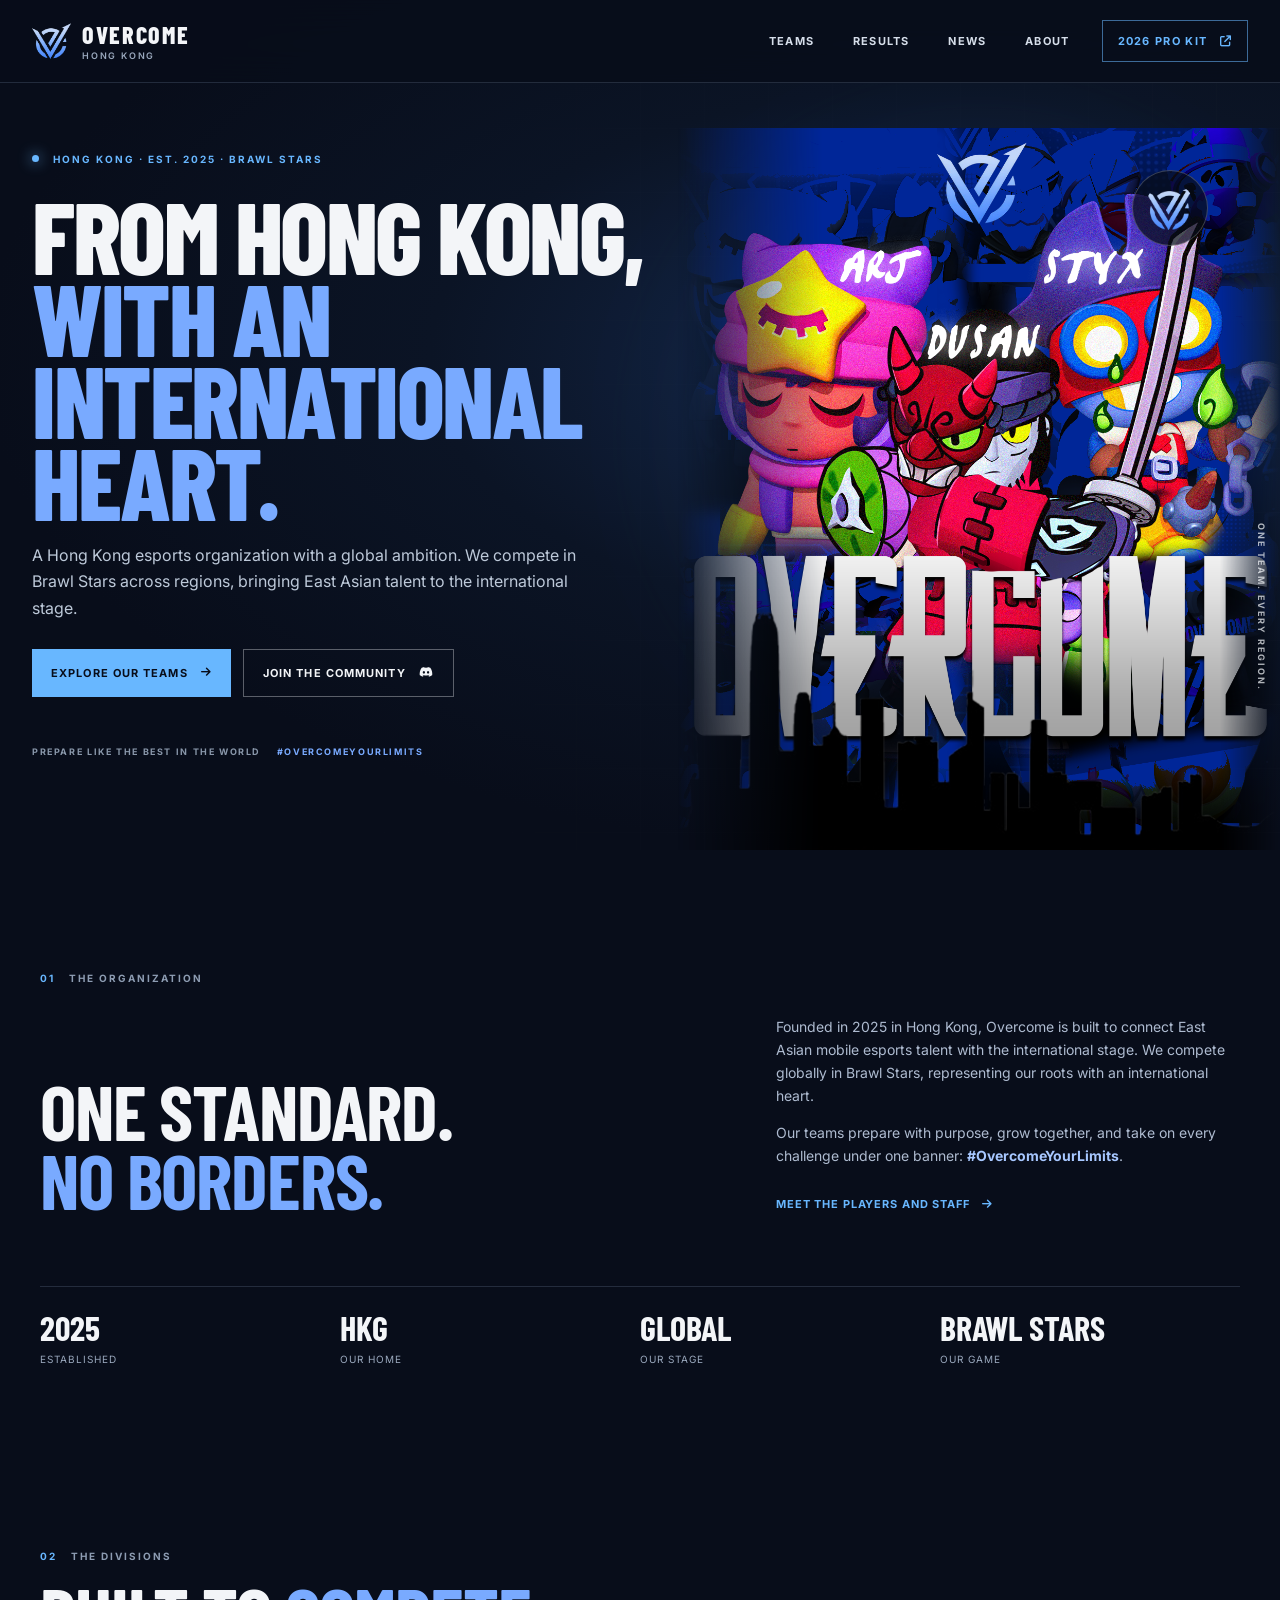
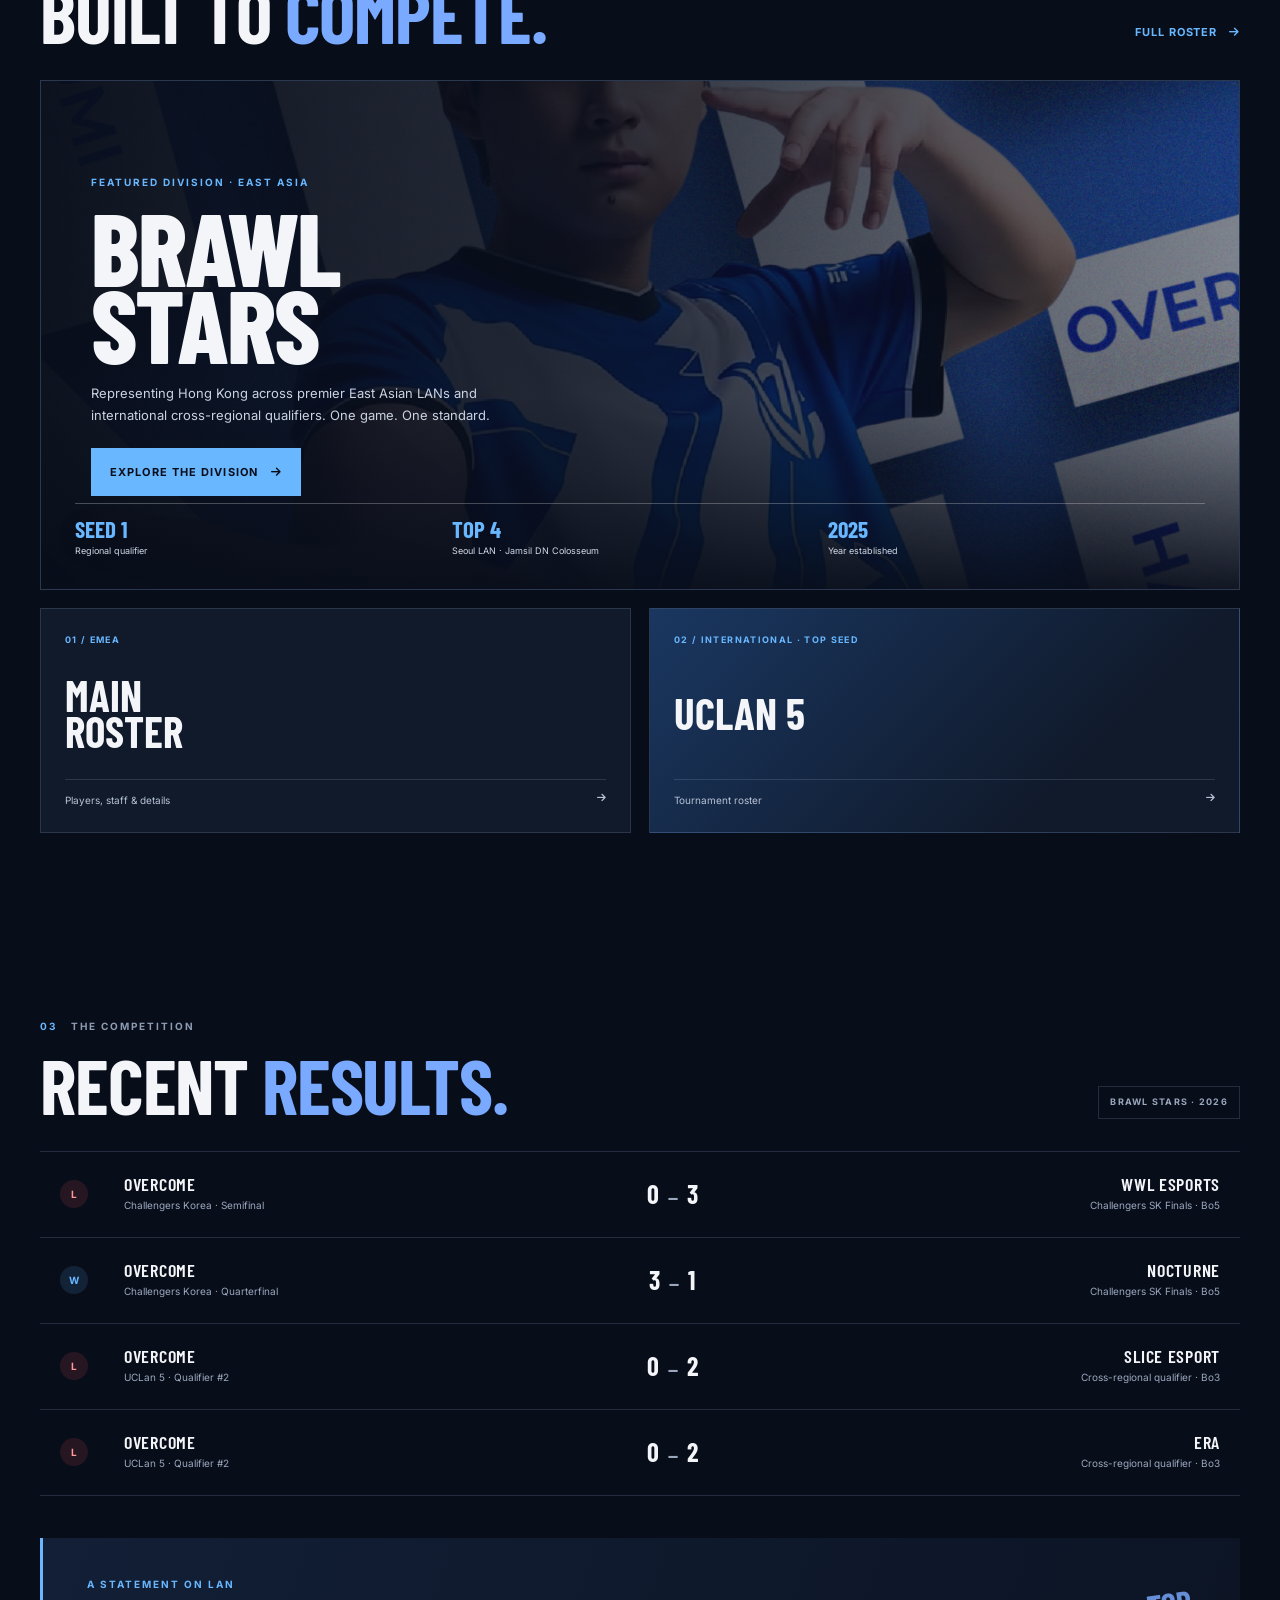
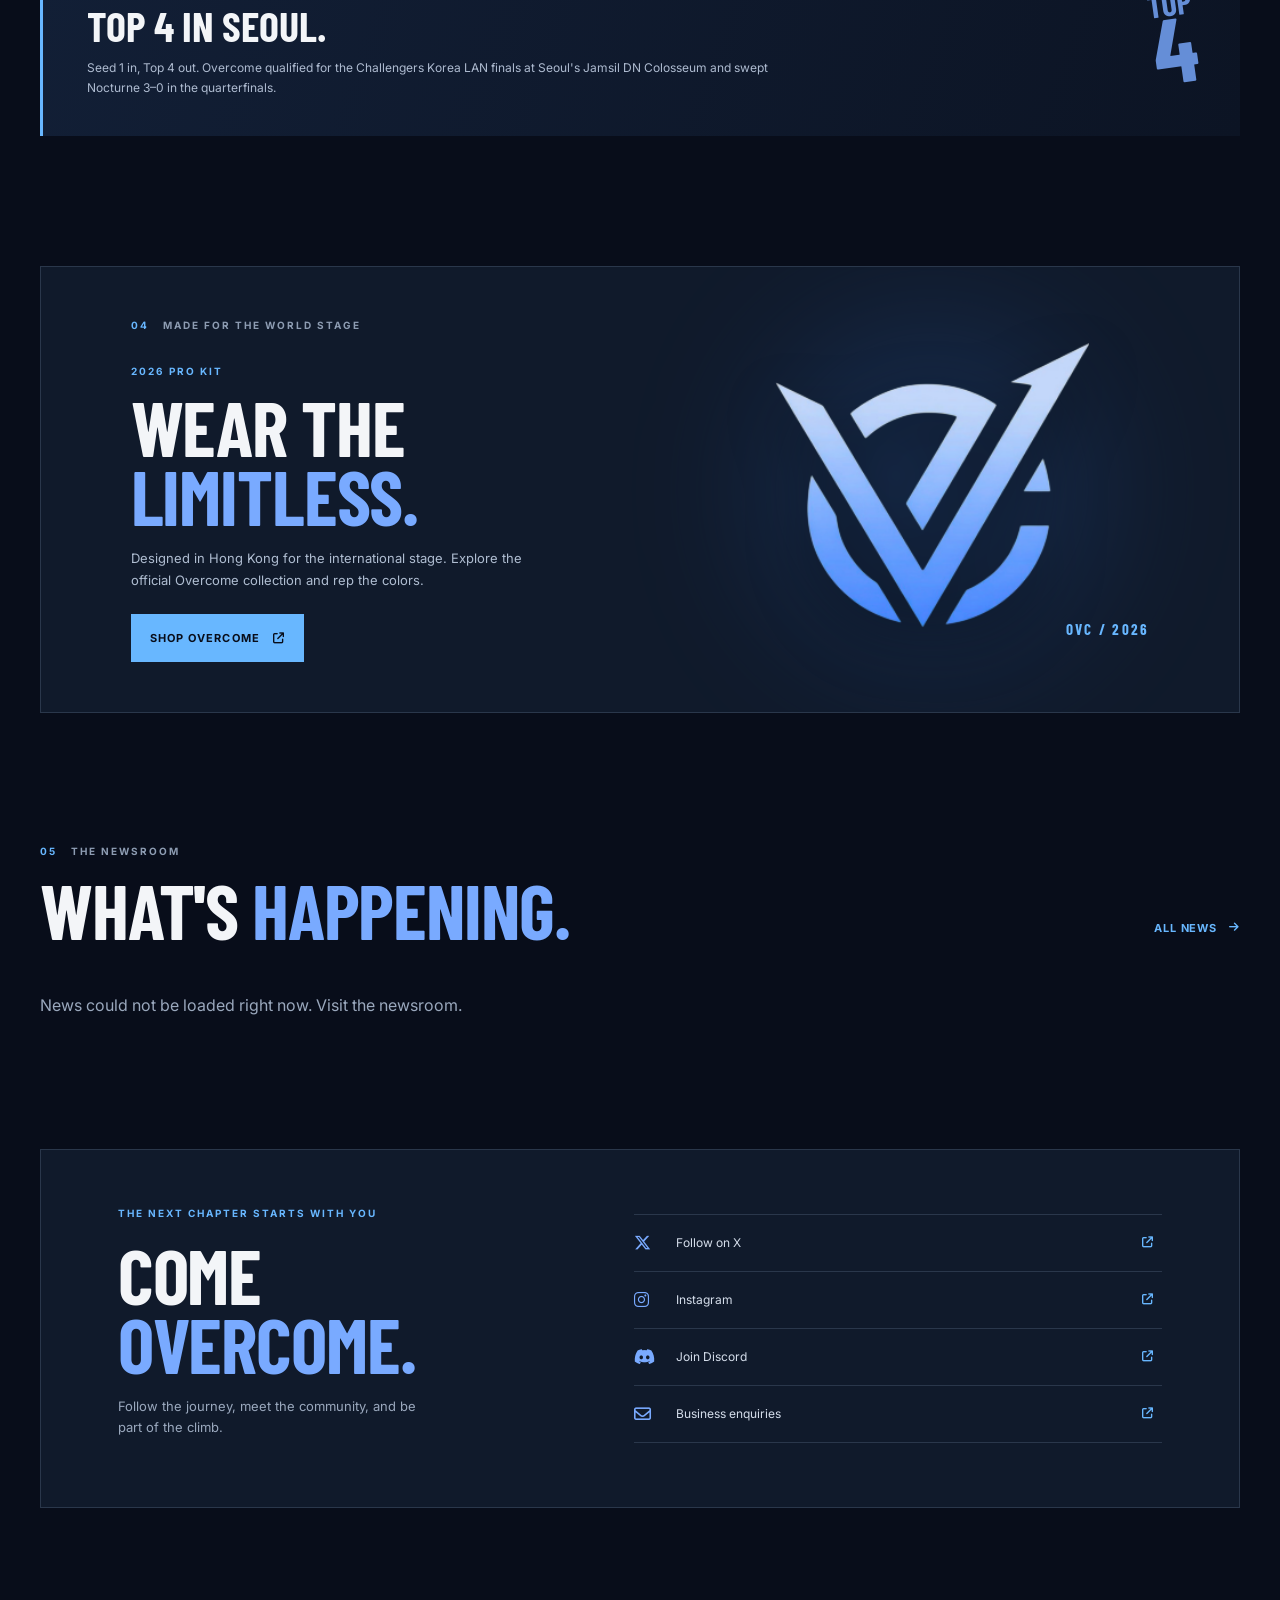
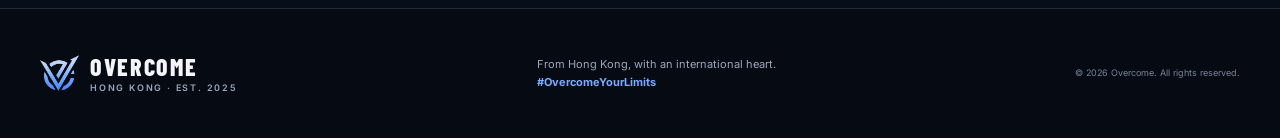
==== commit a474b10b: "o" ====
--- a/index.html
+++ b/index.html
@@ -103,11 +103,11 @@
         <a class="division-tile" href="roster.html#emea">
           <span class="tile-index">01 / EMEA</span><h3>MAIN<br>ROSTER</h3><span class="tile-link">Players, staff & details <i class="fa-solid fa-arrow-right" aria-hidden="true"></i></span>
         </a>
-        <a class="division-tile" href="roster.html#north-america">
+        <!--<a class="division-tile" href="roster.html#north-america">
           <span class="tile-index">02 / NORTH AMERICA</span><h3>TIER B<br>SQUAD</h3><span class="tile-link">Players, staff & details <i class="fa-solid fa-arrow-right" aria-hidden="true"></i></span>
-        </a>
+        </a>-->
         <a class="division-tile division-tile-image" data-artwork-slot="uclan-tournament-art" href="roster.html#uclan">
-          <span class="tile-index">03 / INTERNATIONAL · TOP SEED</span><h3>UCLAN 5</h3><span class="tile-link">Tournament roster <i class="fa-solid fa-arrow-right" aria-hidden="true"></i></span>
+          <span class="tile-index">02 / INTERNATIONAL · TOP SEED</span><h3>UCLAN 5</h3><span class="tile-link">Tournament roster <i class="fa-solid fa-arrow-right" aria-hidden="true"></i></span>
         </a>
       </div>
     </section>
--- a/style/style.css
+++ b/style/style.css
@@ -101,7 +101,7 @@
 .division-highlights div { padding: 14px 18px 0 0; display: flex; flex-direction: column; gap: 3px; }
 .division-highlights strong { color: var(--accent-blue); font: 700 23px/1 var(--heading); }
 .division-highlights span { color: #d0d8e6; font-size: 9px; }
-.division-grid { margin-top: 18px; display: grid; grid-template-columns: repeat(3, 1fr); gap: 18px; }
+.division-grid { margin-top: 18px; display: grid; grid-template-columns: repeat(2, 1fr); gap: 18px; }
 .division-tile { position: relative; min-height: 225px; padding: 24px; display: flex; flex-direction: column; align-items: flex-start; justify-content: space-between; overflow: hidden; background: #101a2b; border: 1px solid var(--line); transition: border-color .2s ease, transform .2s ease; }
 .division-tile:hover { transform: translateY(-4px); border-color: var(--blue); }
 .tile-index { position: relative; z-index: 1; color: var(--accent-blue); font-size: 9px; font-weight: 700; letter-spacing: .15em; }
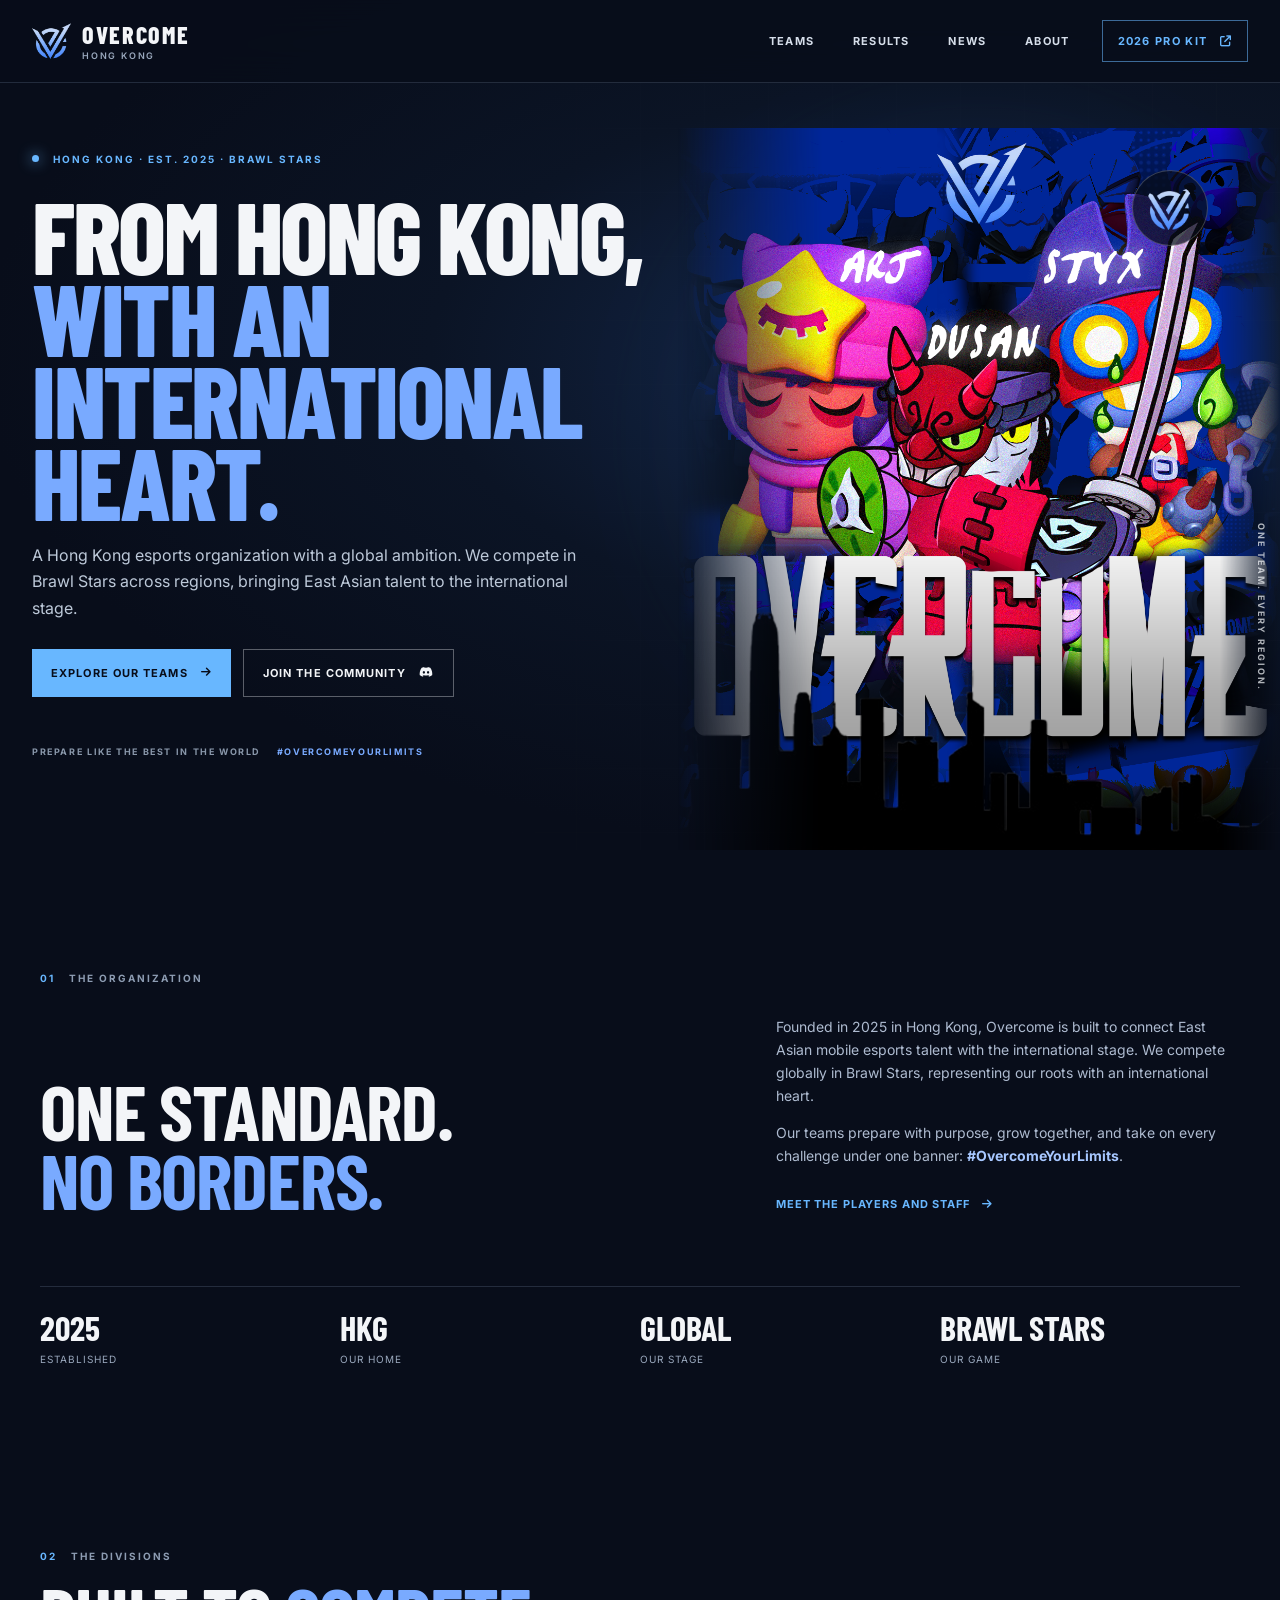
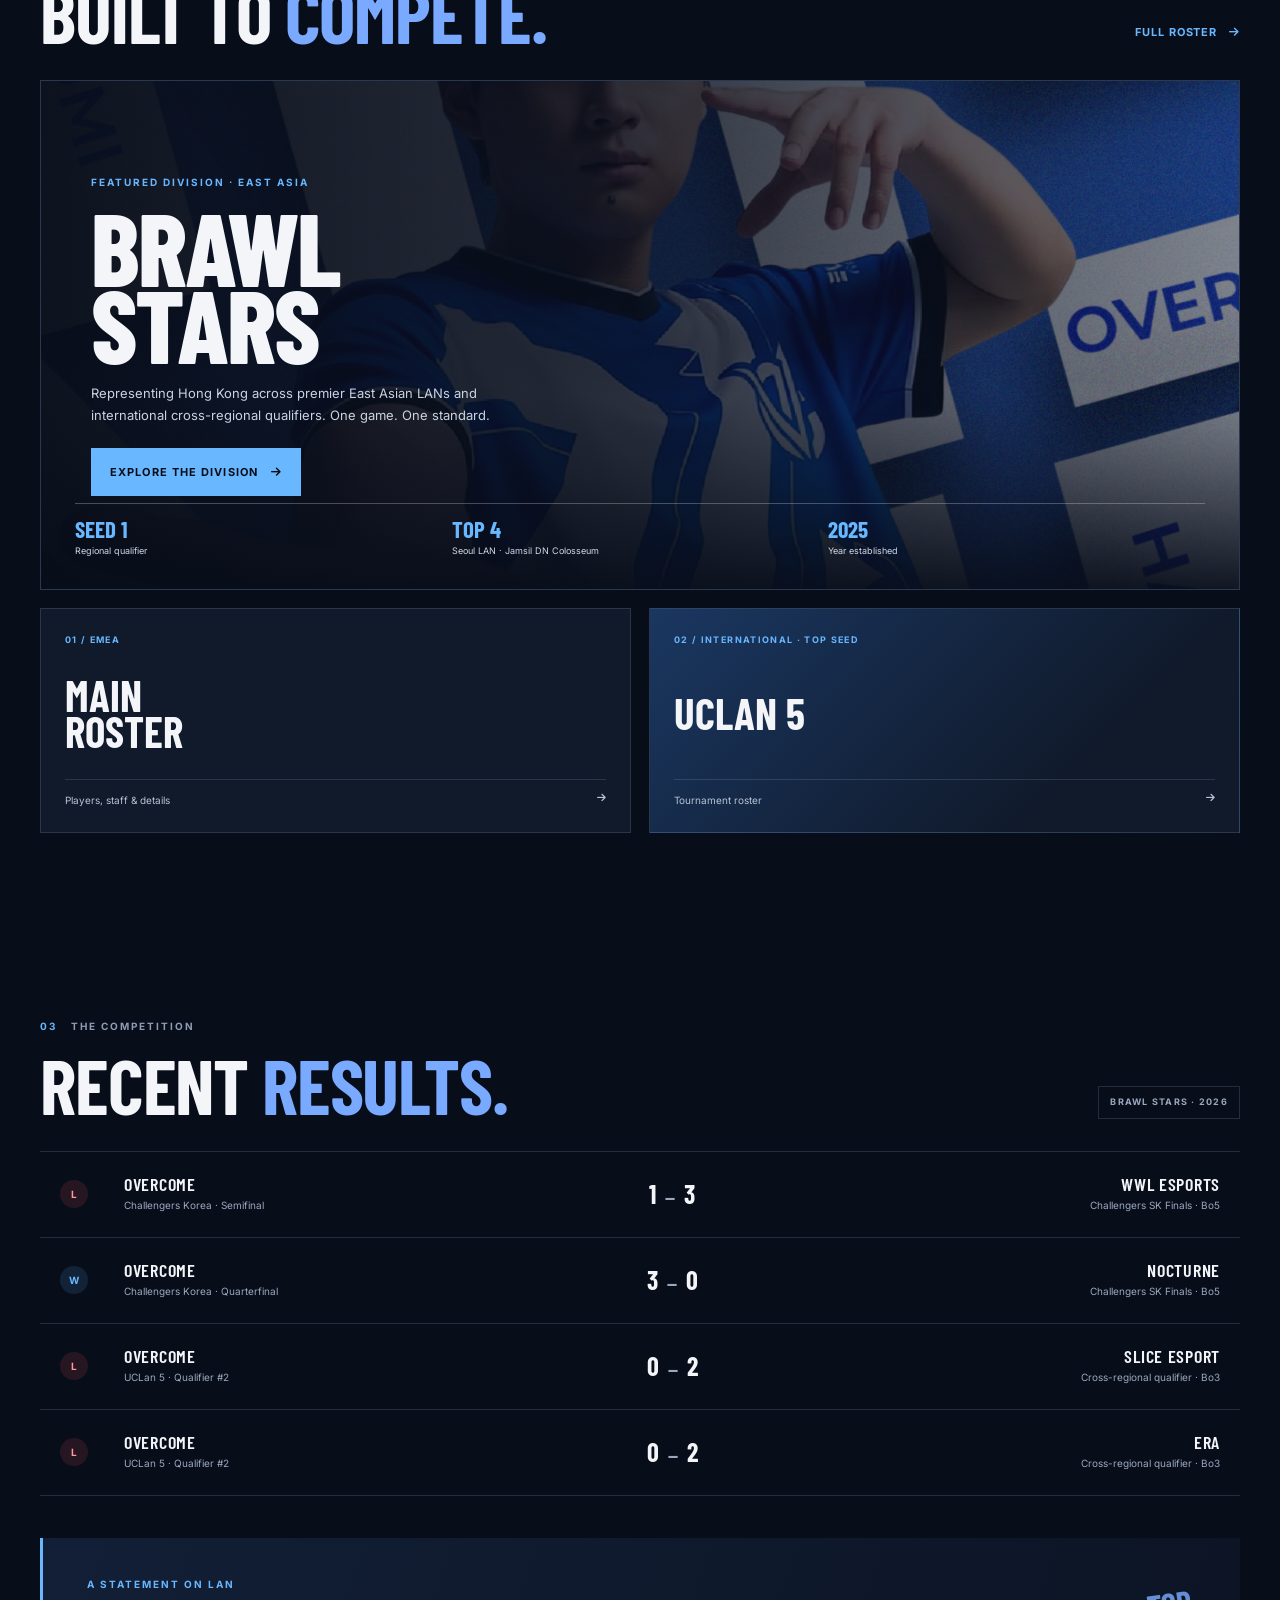
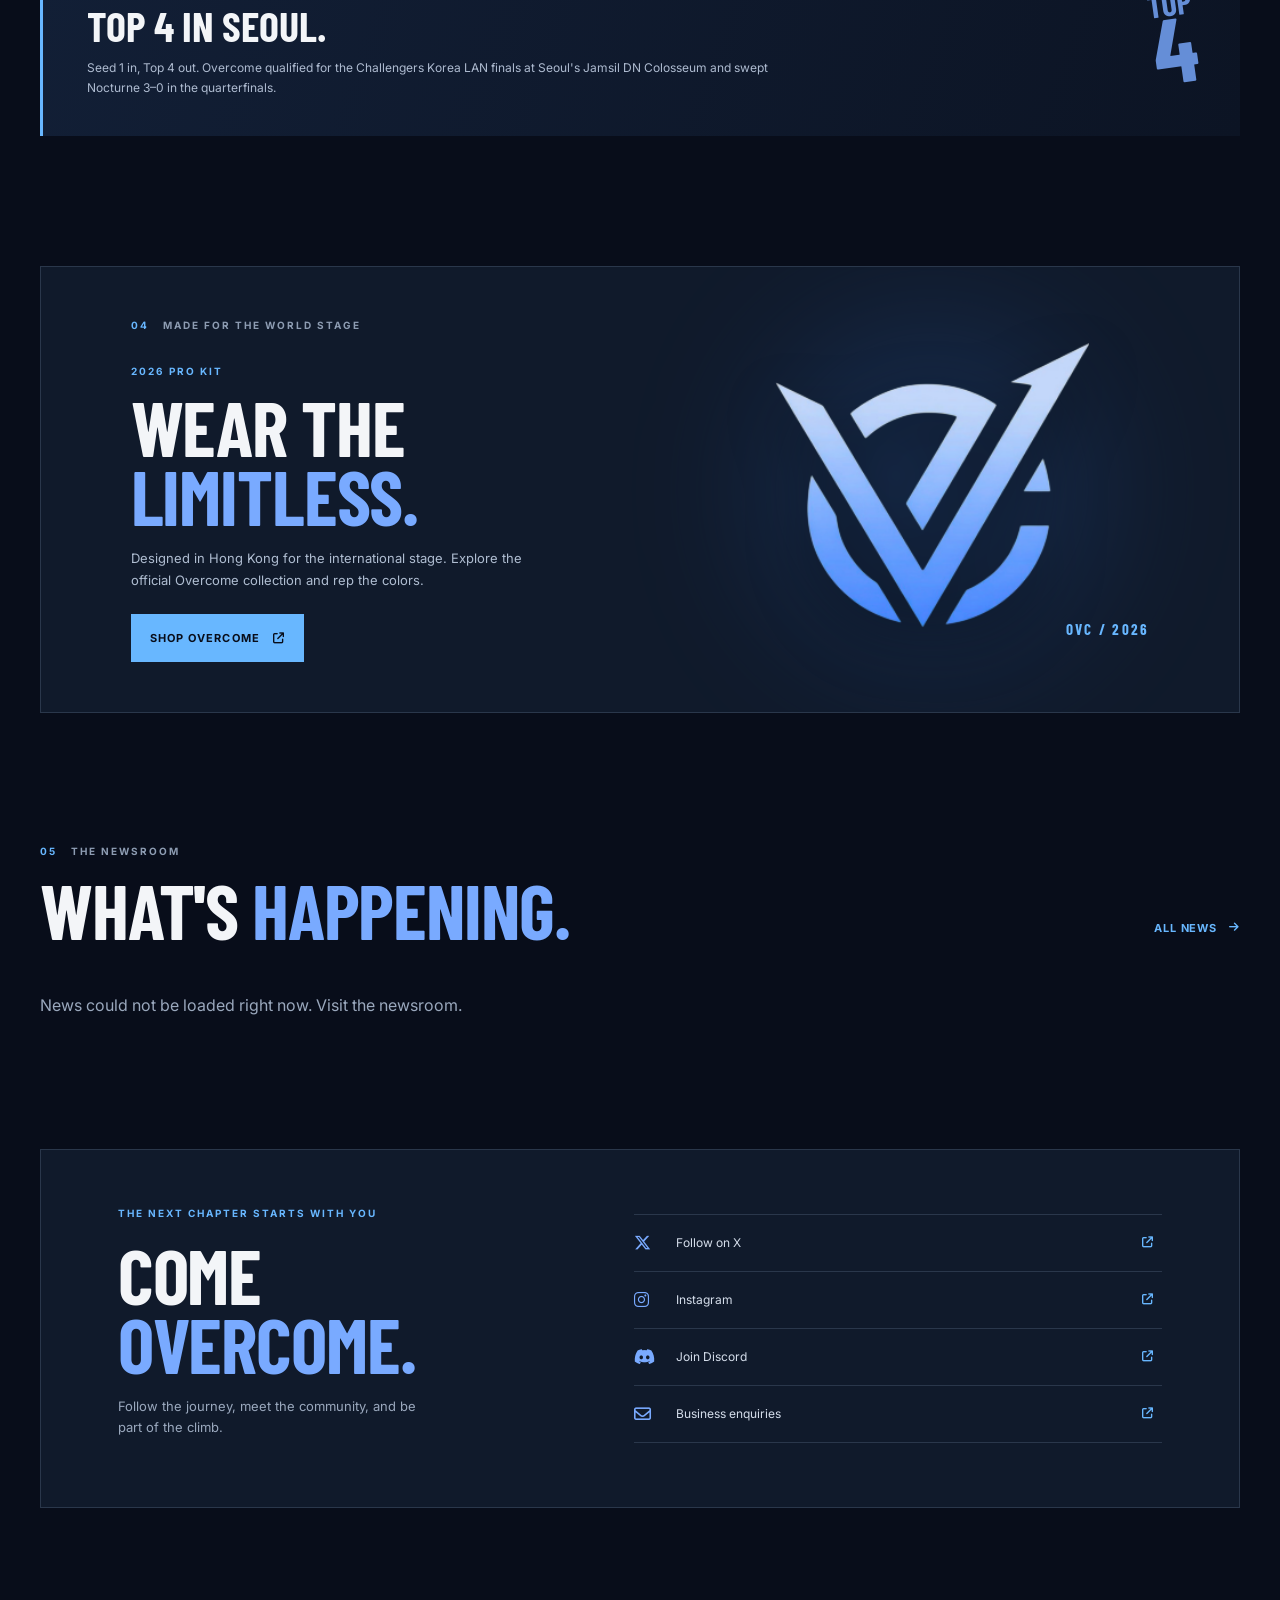
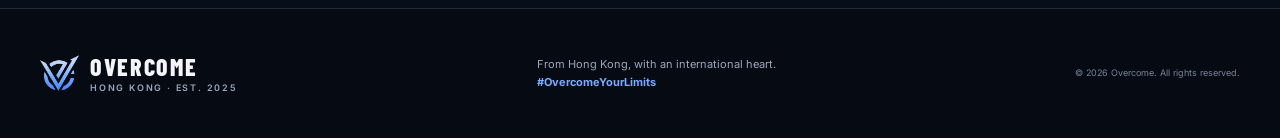
==== commit 3dfd8dd3: "kk" ====
--- a/index.html
+++ b/index.html
@@ -118,8 +118,8 @@
         <span class="results-note">BRAWL STARS · 2026</span>
       </div>
       <div class="results-list" aria-label="Recent Overcome match results">
-        <article class="result-row"><span class="result-status loss">L</span><div class="result-team"><strong>OVERCOME</strong><span>Challengers Korea · Semifinal</span></div><strong class="result-score">0 <i>—</i> 3</strong><div class="result-opponent"><strong>WWL ESPORTS</strong><span>Challengers SK Finals · Bo5</span></div></article>
-        <article class="result-row"><span class="result-status win">W</span><div class="result-team"><strong>OVERCOME</strong><span>Challengers Korea · Quarterfinal</span></div><strong class="result-score">3 <i>—</i> 1</strong><div class="result-opponent"><strong>NOCTURNE</strong><span>Challengers SK Finals · Bo5</span></div></article>
+        <article class="result-row"><span class="result-status loss">L</span><div class="result-team"><strong>OVERCOME</strong><span>Challengers Korea · Semifinal</span></div><strong class="result-score">1 <i>—</i> 3</strong><div class="result-opponent"><strong>WWL ESPORTS</strong><span>Challengers SK Finals · Bo5</span></div></article>
+        <article class="result-row"><span class="result-status win">W</span><div class="result-team"><strong>OVERCOME</strong><span>Challengers Korea · Quarterfinal</span></div><strong class="result-score">3 <i>—</i> 0</strong><div class="result-opponent"><strong>NOCTURNE</strong><span>Challengers SK Finals · Bo5</span></div></article>
         <article class="result-row"><span class="result-status loss">L</span><div class="result-team"><strong>OVERCOME</strong><span>UCLan 5 · Qualifier #2</span></div><strong class="result-score">0 <i>—</i> 2</strong><div class="result-opponent"><strong>SLICE ESPORT</strong><span>Cross-regional qualifier · Bo3</span></div></article>
         <article class="result-row"><span class="result-status loss">L</span><div class="result-team"><strong>OVERCOME</strong><span>UCLan 5 · Qualifier #2</span></div><strong class="result-score">0 <i>—</i> 2</strong><div class="result-opponent"><strong>ERA</strong><span>Cross-regional qualifier · Bo3</span></div></article>
       </div>
